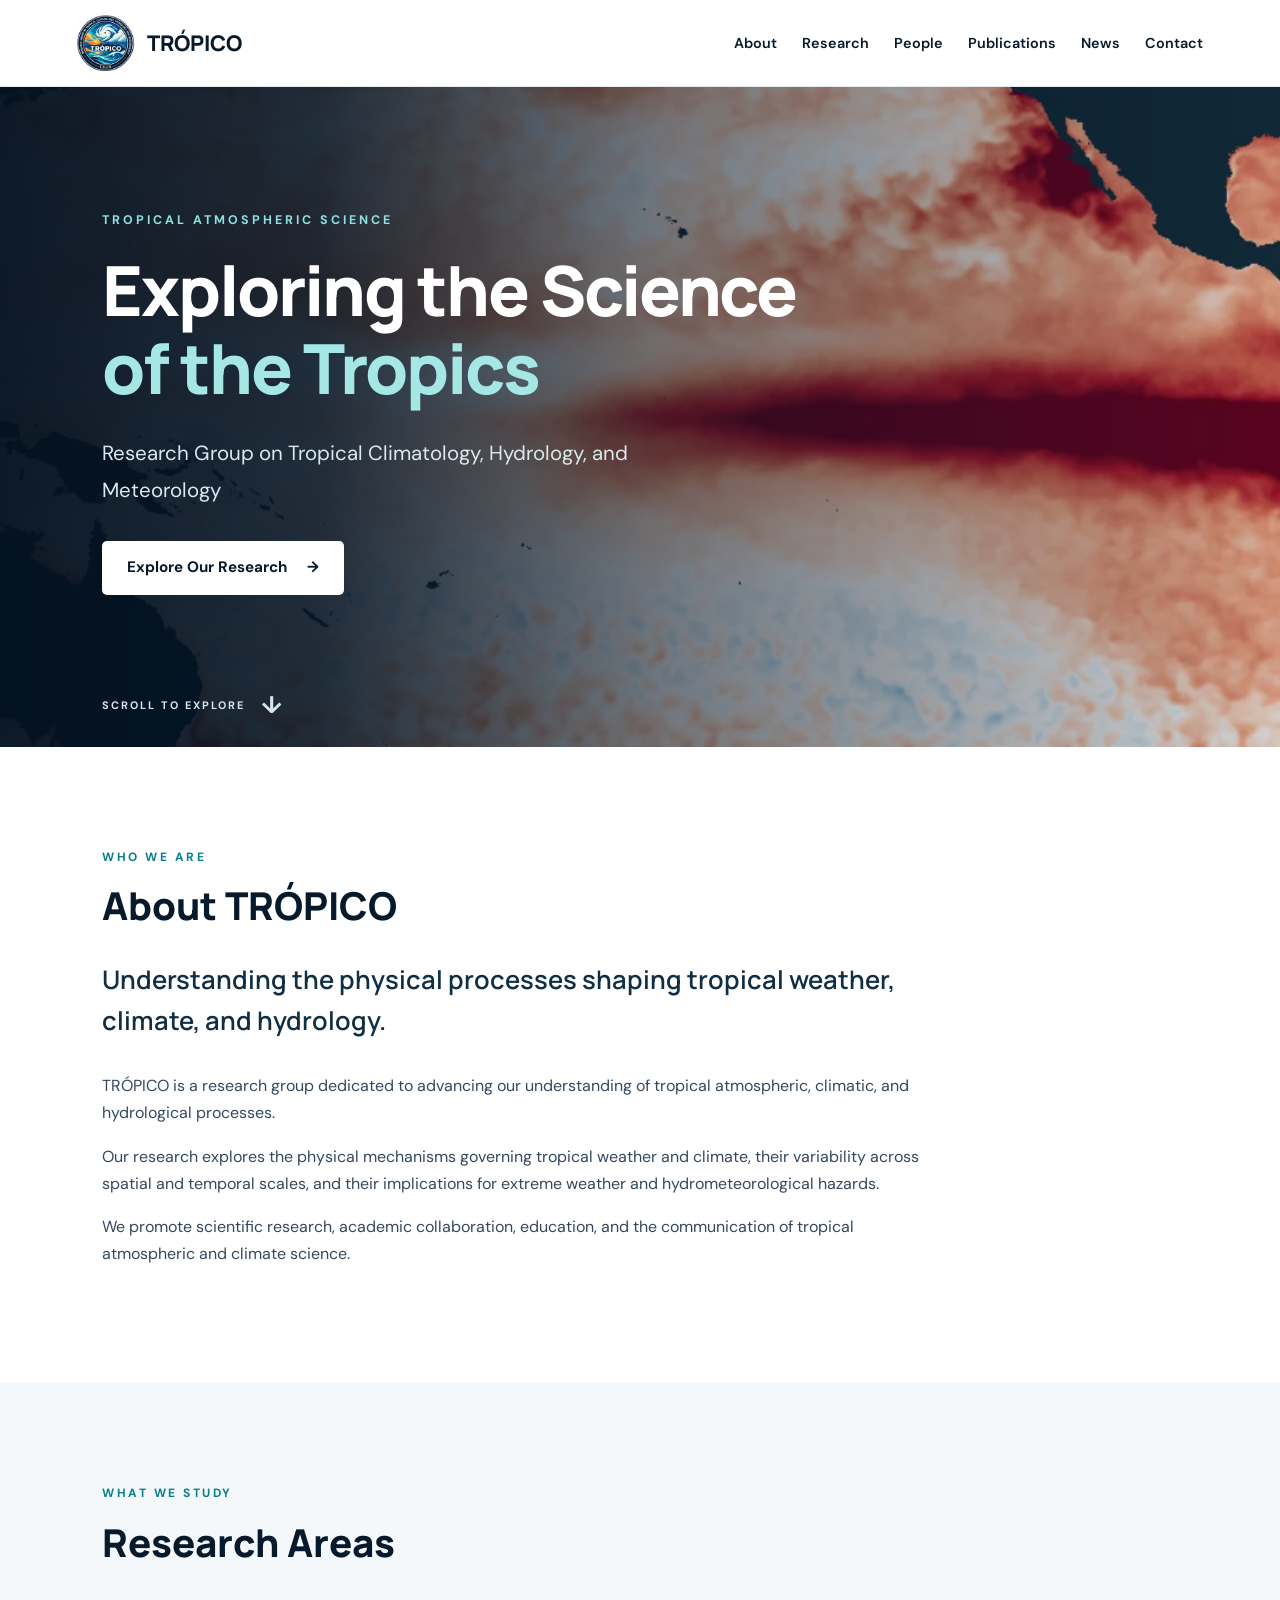
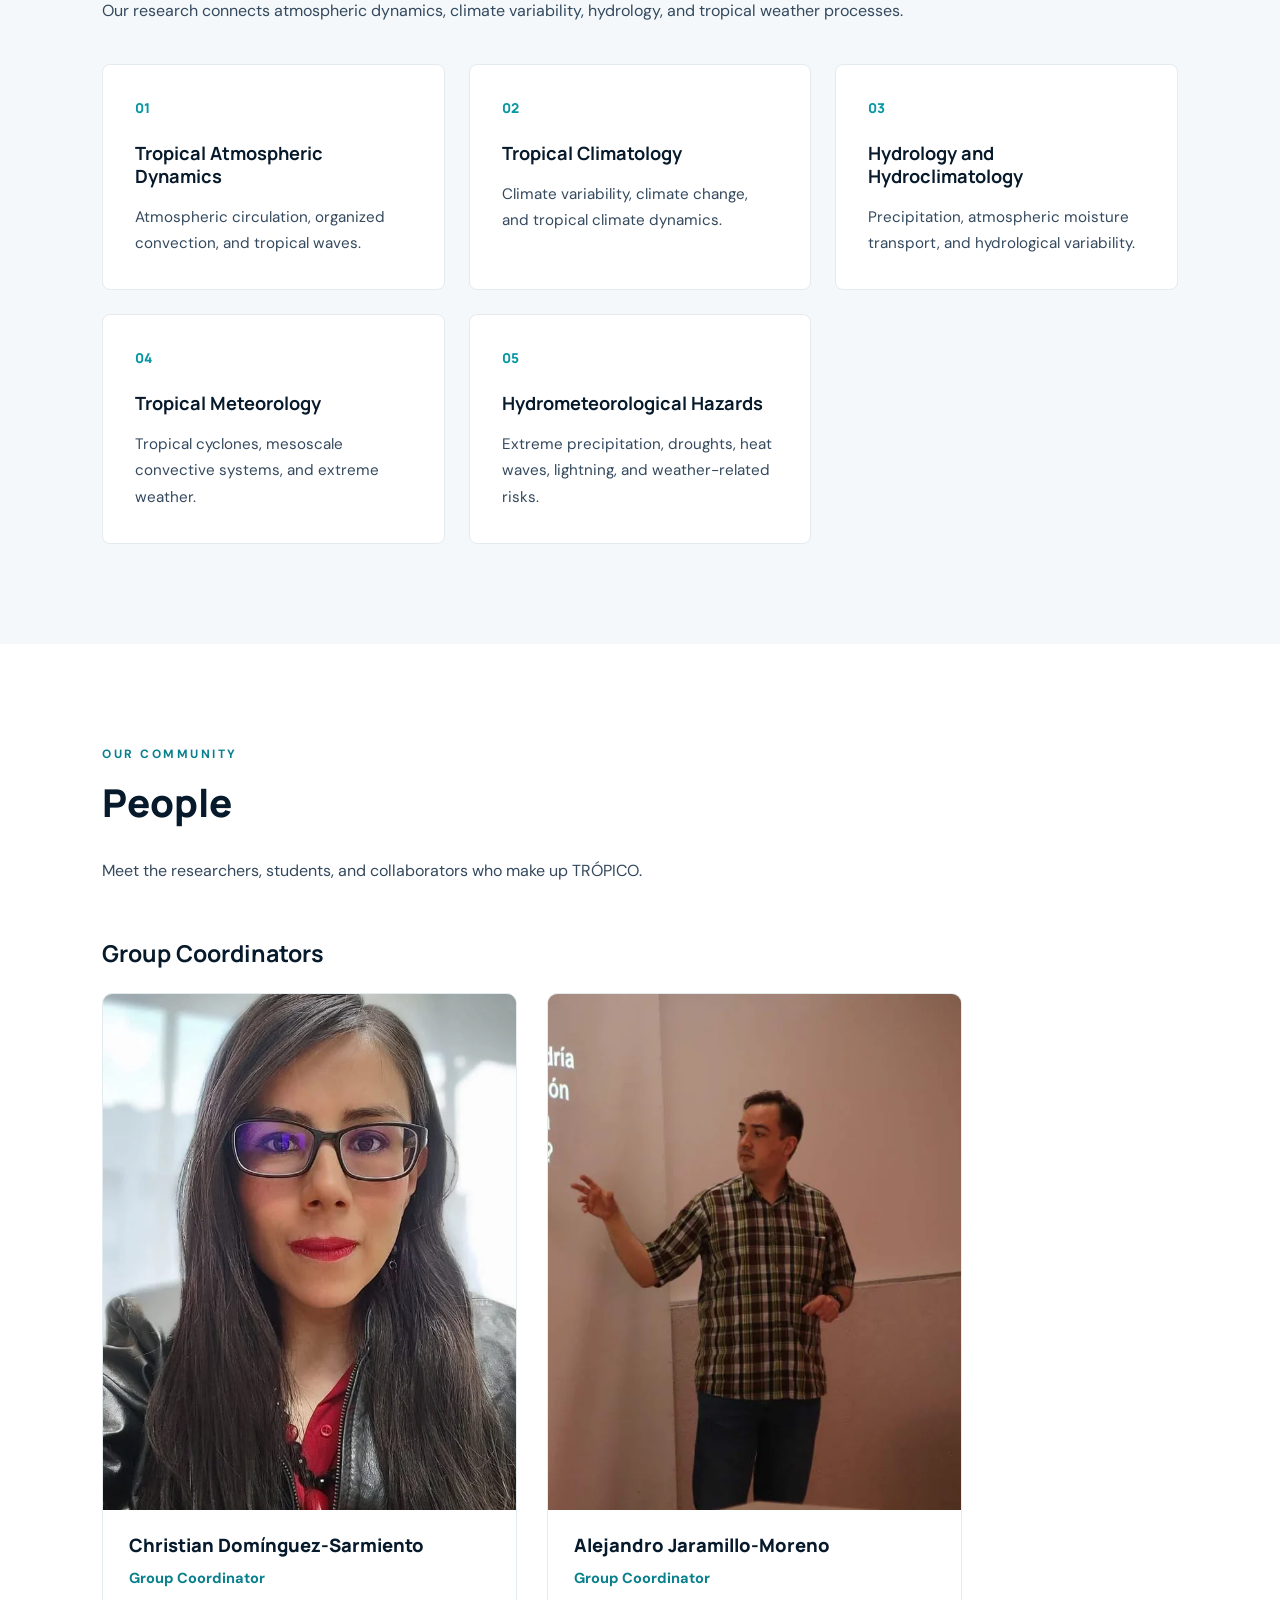
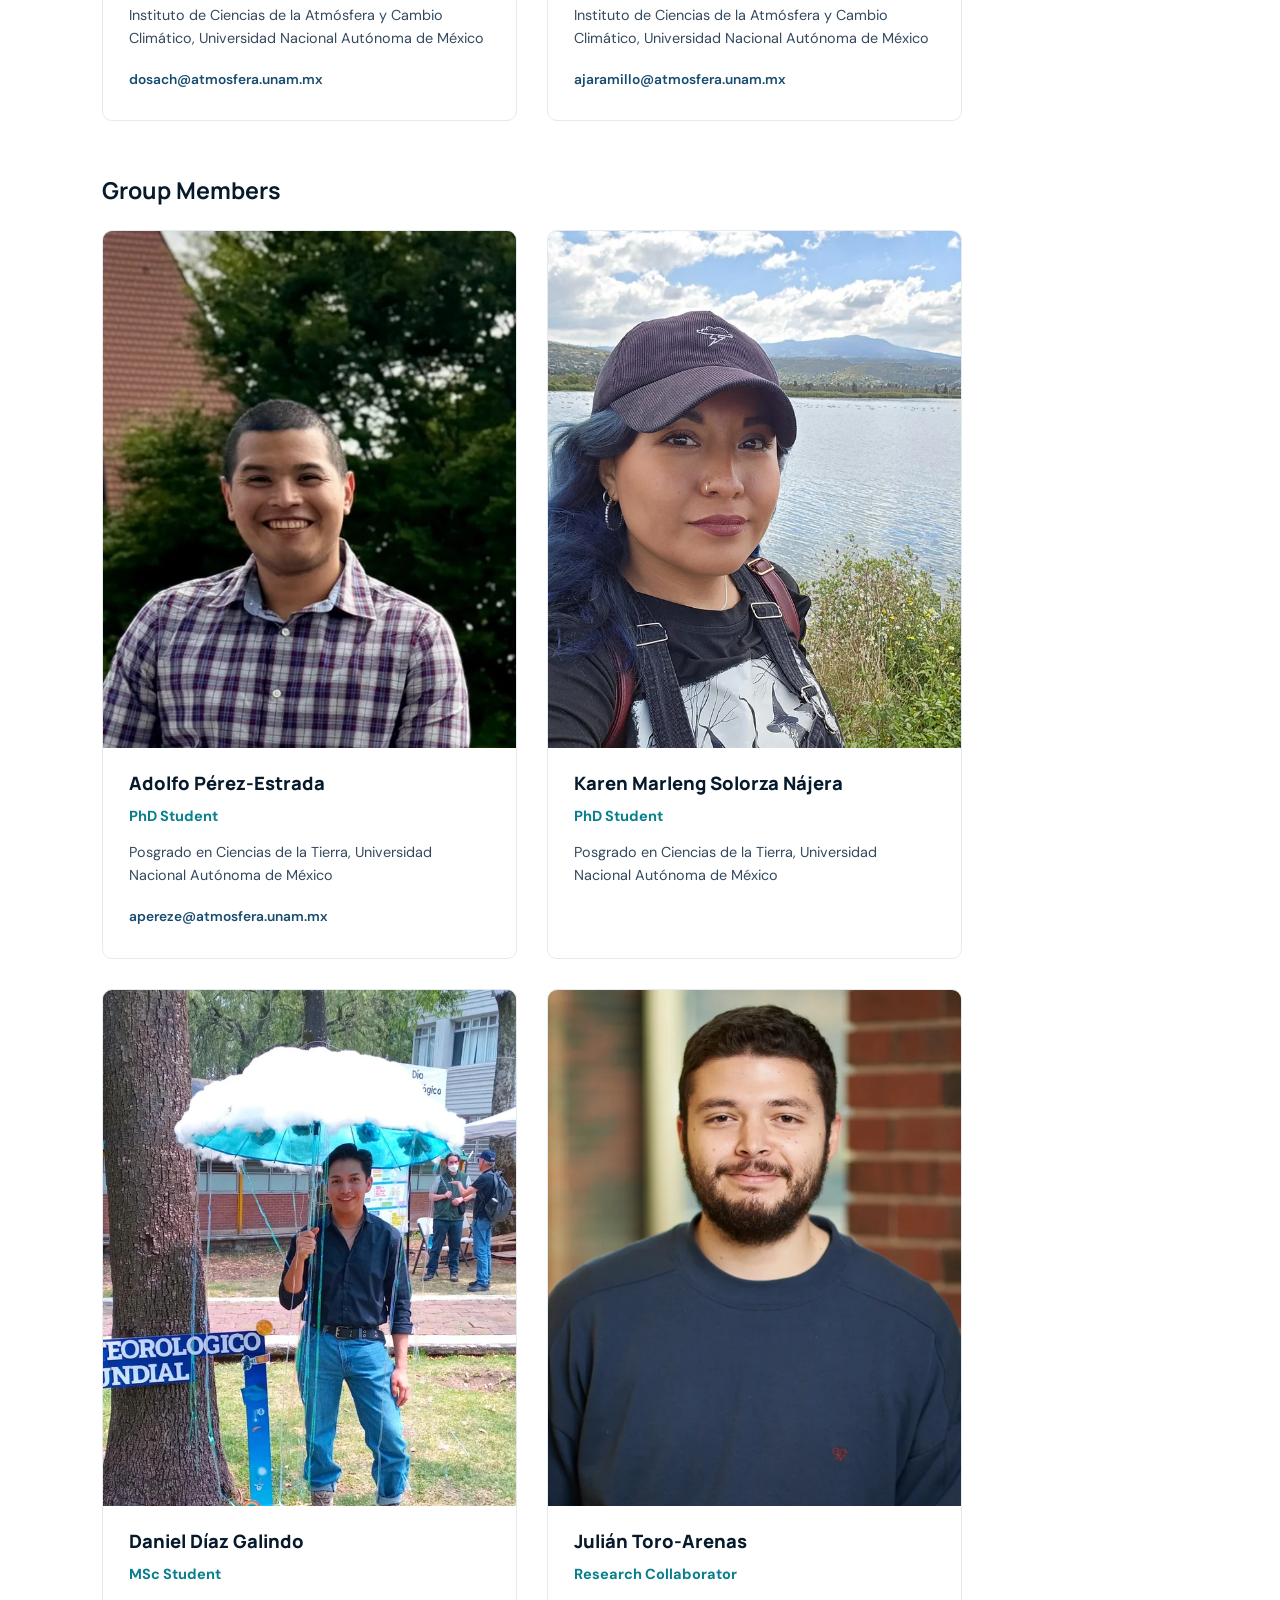
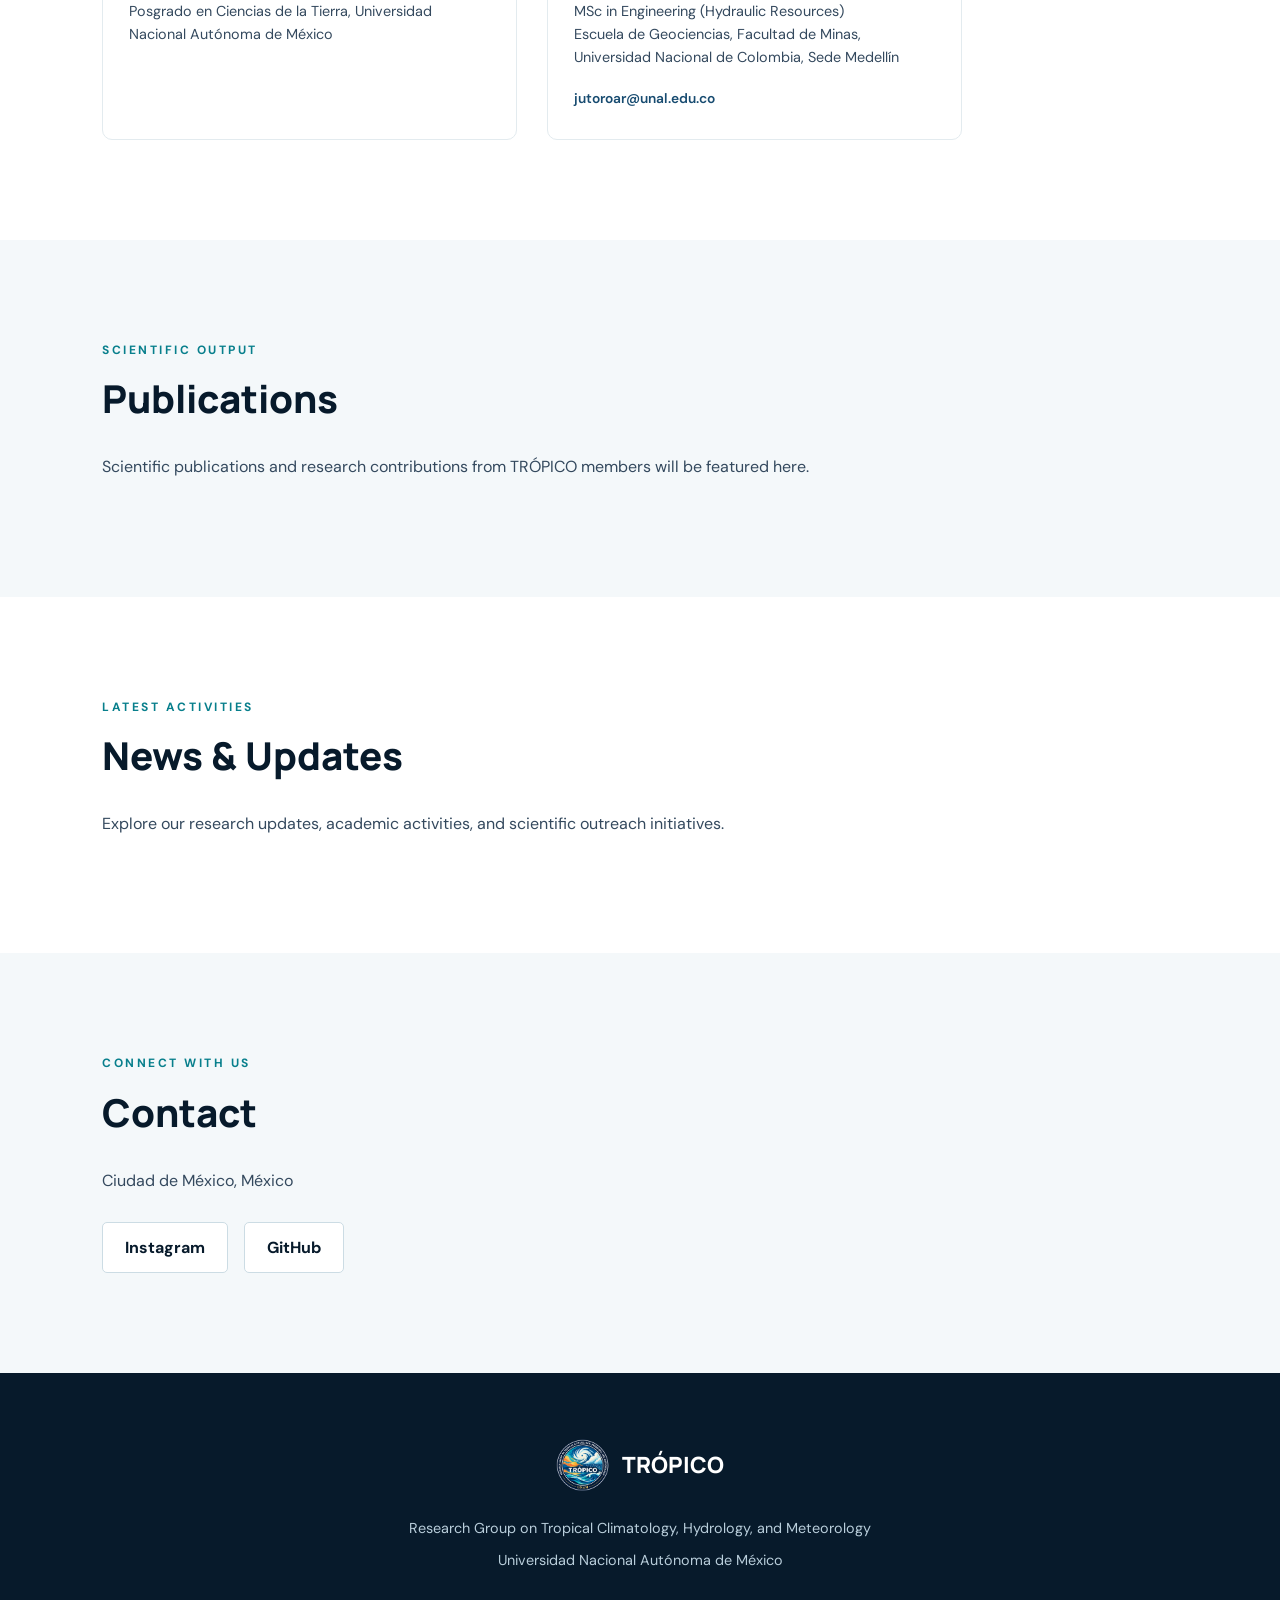
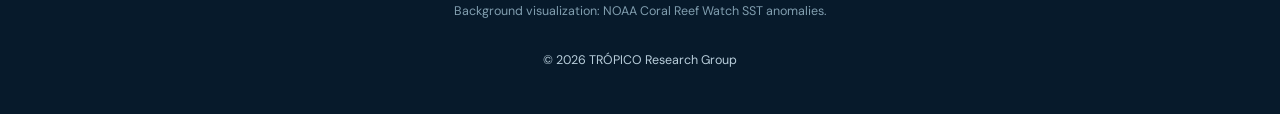
==== index.html @ 216ae99e "Update TRÓPICO website with team profiles and climate animation" ====
<!DOCTYPE html>
<html lang="en">

<head>
  <meta charset="UTF-8">
  <meta name="viewport" content="width=device-width, initial-scale=1.0">

  <meta name="description"
        content="TRÓPICO — Research Group on Tropical Climatology, Hydrology, and Meteorology.">

  <meta name="theme-color" content="#071a2b">

  <title>TRÓPICO | Tropical Climate Research</title>

  <link rel="icon"
        type="image/png"
        href="assets/images/tropico_logo.png">

  <link rel="stylesheet" href="assets/css/style.css">
</head>

<body>

  <!-- =====================================
       Header
       ===================================== -->

  <header class="site-header">

    <a class="brand" href="#home">
      <img src="assets/images/tropico_logo.png"
           alt="TRÓPICO logo">
      <span>TRÓPICO</span>
    </a>

    <nav aria-label="Main navigation">
      <a href="#about">About</a>
      <a href="#research">Research</a>
      <a href="#people">People</a>
      <a href="#publications">Publications</a>
      <a href="#news">News</a>
      <a href="#contact">Contact</a>
    </nav>

  </header>


  <main>

    <!-- =====================================
         Hero — Animated Climate Background
         ===================================== -->

    <section class="hero" id="home">

      <video
        class="hero-video"
        autoplay
        muted
        loop
        playsinline
        preload="metadata"
        poster="assets/climate/tropico_sst_poster.webp"
        aria-hidden="true">

        <source
          src="assets/climate/tropico_sst_background.mp4"
          type="video/mp4">

      </video>

      <div class="hero-overlay"></div>

      <div class="hero-content">

        <p class="eyebrow">
          TROPICAL ATMOSPHERIC SCIENCE
        </p>

        <h1>
          Exploring the Science
          <span>of the Tropics</span>
        </h1>

        <p class="hero-description">
          Research Group on Tropical Climatology,
          Hydrology, and Meteorology
        </p>

        <a class="button-primary" href="#research">
          Explore Our Research
          <span aria-hidden="true">→</span>
        </a>

      </div>

      <a class="scroll-indicator"
         href="#about"
         aria-label="Scroll to About section">
        <span>SCROLL TO EXPLORE</span>
        <span class="scroll-arrow" aria-hidden="true">↓</span>
      </a>

    </section>


    <!-- =====================================
         About
         ===================================== -->

    <section class="section" id="about">

      <div class="container">

        <p class="section-label">WHO WE ARE</p>

        <h2>About TRÓPICO</h2>

        <p class="intro-text">
          Understanding the physical processes
          shaping tropical weather, climate,
          and hydrology.
        </p>

        <p>
          TRÓPICO is a research group dedicated to
          advancing our understanding of tropical
          atmospheric, climatic, and hydrological
          processes.
        </p>

        <p>
          Our research explores the physical mechanisms
          governing tropical weather and climate,
          their variability across spatial and temporal
          scales, and their implications for extreme
          weather and hydrometeorological hazards.
        </p>

        <p>
          We promote scientific research, academic
          collaboration, education, and the communication
          of tropical atmospheric and climate science.
        </p>

      </div>

    </section>


    <!-- =====================================
         Research
         ===================================== -->

    <section class="section section-alt" id="research">

      <div class="container">

        <p class="section-label">WHAT WE STUDY</p>

        <h2>Research Areas</h2>

        <p class="section-description">
          Our research connects atmospheric dynamics,
          climate variability, hydrology, and tropical
          weather processes.
        </p>

        <div class="research-grid">

          <article class="research-card">

            <span class="card-number">01</span>

            <h3>Tropical Atmospheric Dynamics</h3>

            <p>
              Atmospheric circulation, organized
              convection, and tropical waves.
            </p>

          </article>


          <article class="research-card">

            <span class="card-number">02</span>

            <h3>Tropical Climatology</h3>

            <p>
              Climate variability, climate change,
              and tropical climate dynamics.
            </p>

          </article>


          <article class="research-card">

            <span class="card-number">03</span>

            <h3>Hydrology and Hydroclimatology</h3>

            <p>
              Precipitation, atmospheric moisture
              transport, and hydrological variability.
            </p>

          </article>


          <article class="research-card">

            <span class="card-number">04</span>

            <h3>Tropical Meteorology</h3>

            <p>
              Tropical cyclones, mesoscale convective
              systems, and extreme weather.
            </p>

          </article>


          <article class="research-card">

            <span class="card-number">05</span>

            <h3>Hydrometeorological Hazards</h3>

            <p>
              Extreme precipitation, droughts,
              heat waves, lightning, and
              weather-related risks.
            </p>

          </article>

        </div>

      </div>

    </section>


    <!-- =====================================
         People
         ===================================== -->

    <section class="section" id="people">

      <div class="container">

        <p class="section-label">OUR COMMUNITY</p>

        <h2>People</h2>

        <p class="section-description">
          Meet the researchers, students, and
          collaborators who make up TRÓPICO.
        </p>


        <!-- Group Coordinators -->

        <h3 class="people-heading">
          Group Coordinators
        </h3>

        <div class="people-grid">

          <!-- Christian -->

          <article class="person-card">

            <img
              src="assets/images/people/christian_dominguez_sarmiento.webp"
              alt="Christian Domínguez-Sarmiento"
              class="person-photo"
              loading="lazy">

            <div class="person-info">

              <h4>Christian Domínguez-Sarmiento</h4>

              <p class="person-role">
                Group Coordinator
              </p>

              <p class="person-affiliation">
                Instituto de Ciencias de la Atmósfera
                y Cambio Climático,
                Universidad Nacional Autónoma de México
              </p>

              <a class="person-email"
                 href="mailto:dosach@atmosfera.unam.mx">
                dosach@atmosfera.unam.mx
              </a>

            </div>

          </article>


          <!-- Alejandro -->

          <article class="person-card">

            <img
              src="assets/images/people/alejandro_jaramillo_moreno.webp"
              alt="Alejandro Jaramillo-Moreno"
              class="person-photo"
              loading="lazy">

            <div class="person-info">

              <h4>Alejandro Jaramillo-Moreno</h4>

              <p class="person-role">
                Group Coordinator
              </p>

              <p class="person-affiliation">
                Instituto de Ciencias de la Atmósfera
                y Cambio Climático,
                Universidad Nacional Autónoma de México
              </p>

              <a class="person-email"
                 href="mailto:ajaramillo@atmosfera.unam.mx">
                ajaramillo@atmosfera.unam.mx
              </a>

            </div>

          </article>

        </div>


        <!-- Group Members -->

        <h3 class="people-heading">
          Group Members
        </h3>

        <div class="people-grid">

          <!-- Adolfo -->

          <article class="person-card">

            <img
              src="assets/images/people/adolfo_perez_estrada.webp"
              alt="Adolfo Pérez-Estrada"
              class="person-photo"
              loading="lazy">

            <div class="person-info">

              <h4>Adolfo Pérez-Estrada</h4>

              <p class="person-role">
                PhD Student
              </p>

              <p class="person-affiliation">
                Posgrado en Ciencias de la Tierra,
                Universidad Nacional Autónoma de México
              </p>

              <a class="person-email"
                 href="mailto:apereze@atmosfera.unam.mx">
                apereze@atmosfera.unam.mx
              </a>

            </div>

          </article>

          <!-- Karen -->

          <article class="person-card">

            <img
              src="assets/images/people/karen_marleng_solorza_najera.webp"
              alt="Karen Marleng Solorza Nájera"
              class="person-photo"
              loading="lazy">

            <div class="person-info">

              <h4>Karen Marleng Solorza Nájera</h4>

              <p class="person-role">PhD Student</p>

              <p class="person-affiliation">
                Posgrado en Ciencias de la Tierra,
                Universidad Nacional Autónoma de México
              </p>

            </div>

          </article>


          <!-- Daniel -->

          <article class="person-card">

            <img
              src="assets/images/people/daniel_diaz_galindo.webp"
              alt="Daniel Díaz Galindo"
              class="person-photo"
              loading="lazy">

            <div class="person-info">

              <h4>Daniel Díaz Galindo</h4>

              <p class="person-role">MSc Student</p>

              <p class="person-affiliation">
                Posgrado en Ciencias de la Tierra,
                Universidad Nacional Autónoma de México
              </p>

            </div>

          </article>


          <!-- Julian -->

          <article class="person-card">

            <img
              src="assets/images/people/julian_toro_arenas.webp"
              alt="Julián Toro-Arenas"
              class="person-photo"
              loading="lazy">

            <div class="person-info">

              <h4>Julián Toro-Arenas</h4>

              <p class="person-role">
                Research Collaborator
              </p>

              <p class="person-affiliation">
                MSc in Engineering (Hydraulic Resources)<br>
                Escuela de Geociencias,
                Facultad de Minas,
                Universidad Nacional de Colombia,
                Sede Medellín
              </p>

              <a class="person-email"
                 href="mailto:jutoroar@unal.edu.co">
                jutoroar@unal.edu.co
              </a>

            </div>

          </article>

        </div>

      </div>

    </section>


    <!-- =====================================
         Publications
         ===================================== -->

    <section class="section section-alt" id="publications">

      <div class="container">

        <p class="section-label">SCIENTIFIC OUTPUT</p>

        <h2>Publications</h2>

        <p>
          Scientific publications and research
          contributions from TRÓPICO members
          will be featured here.
        </p>

      </div>

    </section>


    <!-- =====================================
         News
         ===================================== -->

    <section class="section" id="news">

      <div class="container">

        <p class="section-label">LATEST ACTIVITIES</p>

        <h2>News & Updates</h2>

        <p>
          Explore our research updates,
          academic activities, and scientific
          outreach initiatives.
        </p>

      </div>

    </section>


    <!-- =====================================
         Contact
         ===================================== -->

    <section class="section section-alt" id="contact">

      <div class="container">

        <p class="section-label">CONNECT WITH US</p>

        <h2>Contact</h2>

        <p>
          Ciudad de México, México
        </p>

        <div class="social-links">

          <a href="https://www.instagram.com/tropicoresearch/"
             target="_blank"
             rel="noopener noreferrer">
            Instagram
          </a>

          <a href="https://github.com/tropicoresearch"
             target="_blank"
             rel="noopener noreferrer">
            GitHub
          </a>

        </div>

      </div>

    </section>

  </main>


  <!-- =====================================
       Footer
       ===================================== -->

  <footer class="site-footer">

    <div class="footer-content">

      <div class="footer-brand">

        <img src="assets/images/tropico_logo.png"
             alt="TRÓPICO logo">

        <span>TRÓPICO</span>

      </div>

      <p>
        Research Group on Tropical Climatology,
        Hydrology, and Meteorology
      </p>

      <p>
        Universidad Nacional Autónoma de México
      </p>

      <p class="footer-credit">
        Background visualization:
        NOAA Coral Reef Watch SST anomalies.
      </p>

      <p class="copyright">
        © <span id="year"></span> TRÓPICO Research Group
      </p>

    </div>

  </footer>

  <script src="js/main.js"></script>

</body>
</html>
---- assets/css/style.css ----
@import url('https://fonts.googleapis.com/css2?family=DM+Sans:wght@400;500;600;700&family=Manrope:wght@400;500;600;700;800&display=swap');

/* ==========================================
   TRÓPICO — Official Website
   ========================================== */

:root {
  --navy: #071a2b;
  --navy-light: #102f45;
  --blue: #174b70;
  --teal: #19a8b4;

  --text: #34495e;
  --white: #ffffff;
  --light: #f4f8fa;
  --border: #e3ebef;
}


/* ==========================================
   General
   ========================================== */

* {
  box-sizing: border-box;
}

html {
  scroll-behavior: smooth;
  scroll-padding-top: 100px;
}

body {
  margin: 0;
  background: var(--white);
  color: var(--text);
  font-family: "DM Sans", sans-serif;
  line-height: 1.7;
}

a {
  color: var(--blue);
  text-decoration: none;
}

a:hover {
  color: var(--teal);
}

h1, h2, h3, h4 {
  font-family: "Manrope", sans-serif;
  line-height: 1.25;
}

img {
  max-width: 100%;
}


/* ==========================================
   Header
   ========================================== */

.site-header {
  position: relative;
  z-index: 10;

  display: flex;
  justify-content: space-between;
  align-items: center;

  gap: 30px;
  padding: 14px 6%;

  background: var(--white);
  border-bottom: 1px solid var(--border);
}

.brand {
  display: flex;
  align-items: center;
  gap: 12px;

  color: var(--navy);
  font-family: "Manrope", sans-serif;
  font-size: 1.35rem;
  font-weight: 800;
  white-space: nowrap;
}

.brand:hover {
  color: var(--navy);
}

.brand img {
  width: 58px;
  height: 58px;
  object-fit: contain;
}

.site-header nav {
  display: flex;
  align-items: center;
  flex-wrap: wrap;
  gap: 25px;
}

.site-header nav a {
  color: var(--navy);
  font-size: 0.9rem;
  font-weight: 600;
  transition: color 0.2s;
}

.site-header nav a:hover {
  color: var(--teal);
}


/* ==========================================
   Hero
   ========================================== */

.hero {
  position: relative;

  display: flex;
  align-items: center;

  min-height: 660px;
  overflow: hidden;

  padding: 100px 8% 130px;

  color: white;
  background: var(--navy);
}

.hero-video {
  position: absolute;
  inset: 0;

  width: 100%;
  height: 100%;

  object-fit: cover;
  object-position: center;

  z-index: 0;
  pointer-events: none;
}

.hero-overlay {
  position: absolute;
  inset: 0;

  z-index: 1;

  background: linear-gradient(
    90deg,
    rgba(3, 17, 32, 0.96) 0%,
    rgba(3, 17, 32, 0.88) 25%,
    rgba(3, 17, 32, 0.55) 52%,
    rgba(3, 17, 32, 0.15) 100%
  );

  pointer-events: none;
}

.hero-content {
  position: relative;
  z-index: 2;
  max-width: 800px;
}

.eyebrow {
  margin: 0 0 20px;
  color: #8ce2e1;

  font-size: 0.78rem;
  font-weight: 700;
  letter-spacing: 3px;
}

.hero h1 {
  margin: 0 0 28px;

  color: white;
  font-size: clamp(2.8rem, 5.4vw, 5.3rem);
  font-weight: 800;
  line-height: 1.13;
  letter-spacing: -2px;
}

.hero h1 span {
  display: block;
  color: #a4e7e5;
}

.hero-description {
  max-width: 580px;
  margin-bottom: 32px;

  color: #d9e9ee;
  font-size: clamp(1.05rem, 1.6vw, 1.3rem);
  line-height: 1.8;
}

.button-primary {
  display: inline-flex;
  align-items: center;
  gap: 20px;

  padding: 14px 25px;

  background: white;
  color: var(--navy);

  border-radius: 5px;
  font-size: 0.95rem;
  font-weight: 700;

  transition:
    background 0.2s,
    transform 0.2s;
}

.button-primary:hover {
  background: #dff5f5;
  color: var(--navy);
  transform: translateY(-2px);
}

.scroll-indicator {
  position: absolute;
  bottom: 30px;
  left: 8%;

  z-index: 2;

  display: flex;
  align-items: center;
  gap: 16px;

  color: #d5e8ee;
  font-size: 0.68rem;
  font-weight: 700;
  letter-spacing: 2px;
}

.scroll-indicator:hover {
  color: white;
}

.scroll-arrow {
  font-size: 1.5rem;
  line-height: 1;
}


/* ==========================================
   Sections
   ========================================== */

.section {
  padding: 100px 8%;
}

.section-alt {
  background: var(--light);
}

.container {
  max-width: 1120px;
  margin: 0 auto;
}

.section-label {
  margin: 0 0 15px;

  color: #087f8c;
  font-size: 0.75rem;
  font-weight: 700;
  letter-spacing: 2.5px;
}

.section h2 {
  margin: 0 0 30px;

  color: var(--navy);
  font-size: clamp(2rem, 3vw, 2.8rem);
  font-weight: 800;
}

.section p {
  max-width: 820px;
}

.intro-text {
  margin-bottom: 30px;

  color: var(--navy-light);
  font-family: "Manrope", sans-serif;
  font-size: clamp(1.25rem, 2vw, 1.65rem);
  font-weight: 600;
  line-height: 1.6;
}

.section-description {
  margin-bottom: 40px;
}

.coming-soon {
  color: #758c9e;
  font-style: italic;
}


/* ==========================================
   Research
   ========================================== */

.research-grid {
  display: grid;

  grid-template-columns:
    repeat(3, minmax(0, 1fr));

  gap: 24px;
  margin-top: 40px;
}

.research-card {
  padding: 32px;

  background: white;
  border: 1px solid var(--border);
  border-radius: 8px;

  transition:
    transform 0.25s,
    box-shadow 0.25s,
    border-color 0.25s;
}

.research-card:hover {
  transform: translateY(-5px);
  border-color: #bedfe5;
  box-shadow: 0 12px 30px rgba(7, 26, 43, 0.07);
}

.card-number {
  display: block;
  margin-bottom: 22px;

  color: #0997a4;
  font-family: "Manrope", sans-serif;
  font-size: 0.85rem;
  font-weight: 800;
}

.research-card h3 {
  margin: 0 0 16px;

  color: var(--navy);
  font-size: 1.14rem;
  font-weight: 700;
}

.research-card p {
  margin: 0;
  font-size: 0.95rem;
  line-height: 1.75;
}


/* ==========================================
   People
   ========================================== */

.people-heading {
  margin: 55px 0 25px;

  color: var(--navy);
  font-size: 1.45rem;
  font-weight: 700;
}

.people-grid {
  display: grid;

  grid-template-columns:
    repeat(2, minmax(0, 1fr));

  gap: 30px;
  max-width: 860px;
}

.person-card {
  overflow: hidden;

  background: white;
  border: 1px solid var(--border);
  border-radius: 10px;

  transition:
    transform 0.25s,
    box-shadow 0.25s;
}

.person-card:hover {
  transform: translateY(-4px);

  box-shadow:
    0 12px 28px rgba(7, 26, 43, 0.08);
}

.person-photo {
  display: block;

  width: 100%;
  aspect-ratio: 4 / 5;

  object-fit: cover;
  object-position: center;

  background: #e8eff2;
}

.person-info {
  padding: 24px 26px 28px;
}

.person-info h4 {
  margin: 0 0 10px;

  color: var(--navy);
  font-size: 1.15rem;
  font-weight: 800;
}

.person-role {
  margin: 0 0 12px;

  color: #087f8c;
  font-size: 0.91rem;
  font-weight: 700;
}

.person-affiliation {
  margin: 0 0 15px;

  color: var(--text);
  font-size: 0.9rem;
  line-height: 1.6;
}

.person-email {
  display: inline-block;

  color: var(--blue);
  font-size: 0.86rem;
  font-weight: 600;

  overflow-wrap: anywhere;
}

.person-email:hover {
  color: var(--teal);
  text-decoration: underline;
}


/* ==========================================
   Contact
   ========================================== */

.social-links {
  display: flex;
  flex-wrap: wrap;
  gap: 16px;
  margin-top: 28px;
}

.social-links a {
  display: inline-flex;
  align-items: center;

  padding: 11px 22px;

  background: white;
  color: var(--navy);

  border: 1px solid #ccdce4;
  border-radius: 5px;

  font-weight: 700;
}

.social-links a:hover {
  border-color: var(--teal);
  color: var(--teal);
}


/* ==========================================
   Footer
   ========================================== */

.site-footer {
  padding: 65px 8% 35px;

  background: var(--navy);
  color: #b9cedb;

  text-align: center;
}

.footer-content {
  max-width: 800px;
  margin: 0 auto;
}

.footer-brand {
  display: flex;
  justify-content: center;
  align-items: center;
  gap: 12px;

  margin-bottom: 24px;

  color: white;
  font-family: "Manrope", sans-serif;
  font-size: 1.4rem;
  font-weight: 800;
}

.footer-brand img {
  width: 54px;
  height: 54px;
  object-fit: contain;
}

.site-footer p {
  margin: 8px 0;
  font-size: 0.9rem;
}

.footer-credit {
  margin-top: 28px !important;

  color: #819eaf;
  font-size: 0.78rem !important;
}

.copyright {
  margin-top: 28px !important;
  font-size: 0.78rem !important;
}


/* ==========================================
   Tablet
   ========================================== */

@media (max-width: 950px) {

  .site-header {
    flex-direction: column;
    gap: 12px;
  }

  .site-header nav {
    justify-content: center;
    gap: 12px 22px;
  }

  .hero {
    min-height: 600px;
  }

  .research-grid {
    grid-template-columns:
      repeat(2, minmax(0, 1fr));
  }

}


/* ==========================================
   Mobile
   ========================================== */

@media (max-width: 600px) {

  .site-header {
    padding: 15px 5%;
  }

  .brand img {
    width: 48px;
    height: 48px;
  }

  .site-header nav {
    gap: 10px 15px;
  }

  .site-header nav a {
    font-size: 0.8rem;
  }

  .hero {
    min-height: 610px;
    padding: 85px 7% 110px;
  }

  .hero-overlay {
    background: linear-gradient(
      90deg,
      rgba(3, 17, 32, 0.94),
      rgba(3, 17, 32, 0.65)
    );
  }

  .hero h1 {
    font-size: clamp(2.4rem, 9vw, 3.5rem);
    letter-spacing: -1px;
  }

  .hero-description {
    font-size: 1.05rem;
  }

  .scroll-indicator {
    left: 7%;
  }

  .section {
    padding: 70px 7%;
  }

  .research-grid,
  .people-grid {
    grid-template-columns: 1fr;
  }

  .research-card {
    padding: 28px;
  }

  .person-info {
    padding: 24px;
  }

}


/* ==========================================
   Reduced Motion
   ========================================== */

@media (prefers-reduced-motion: reduce) {

  html {
    scroll-behavior: auto;
  }

  .hero-video {
    display: none;
  }

  .hero {
    background:
      linear-gradient(
        rgba(7, 26, 43, 0.45),
        rgba(7, 26, 43, 0.45)
      ),
      url("../climate/tropico_sst_poster.webp")
      center / cover no-repeat,
      var(--navy);
  }

  .button-primary,
  .research-card,
  .person-card {
    transition: none;
  }

}
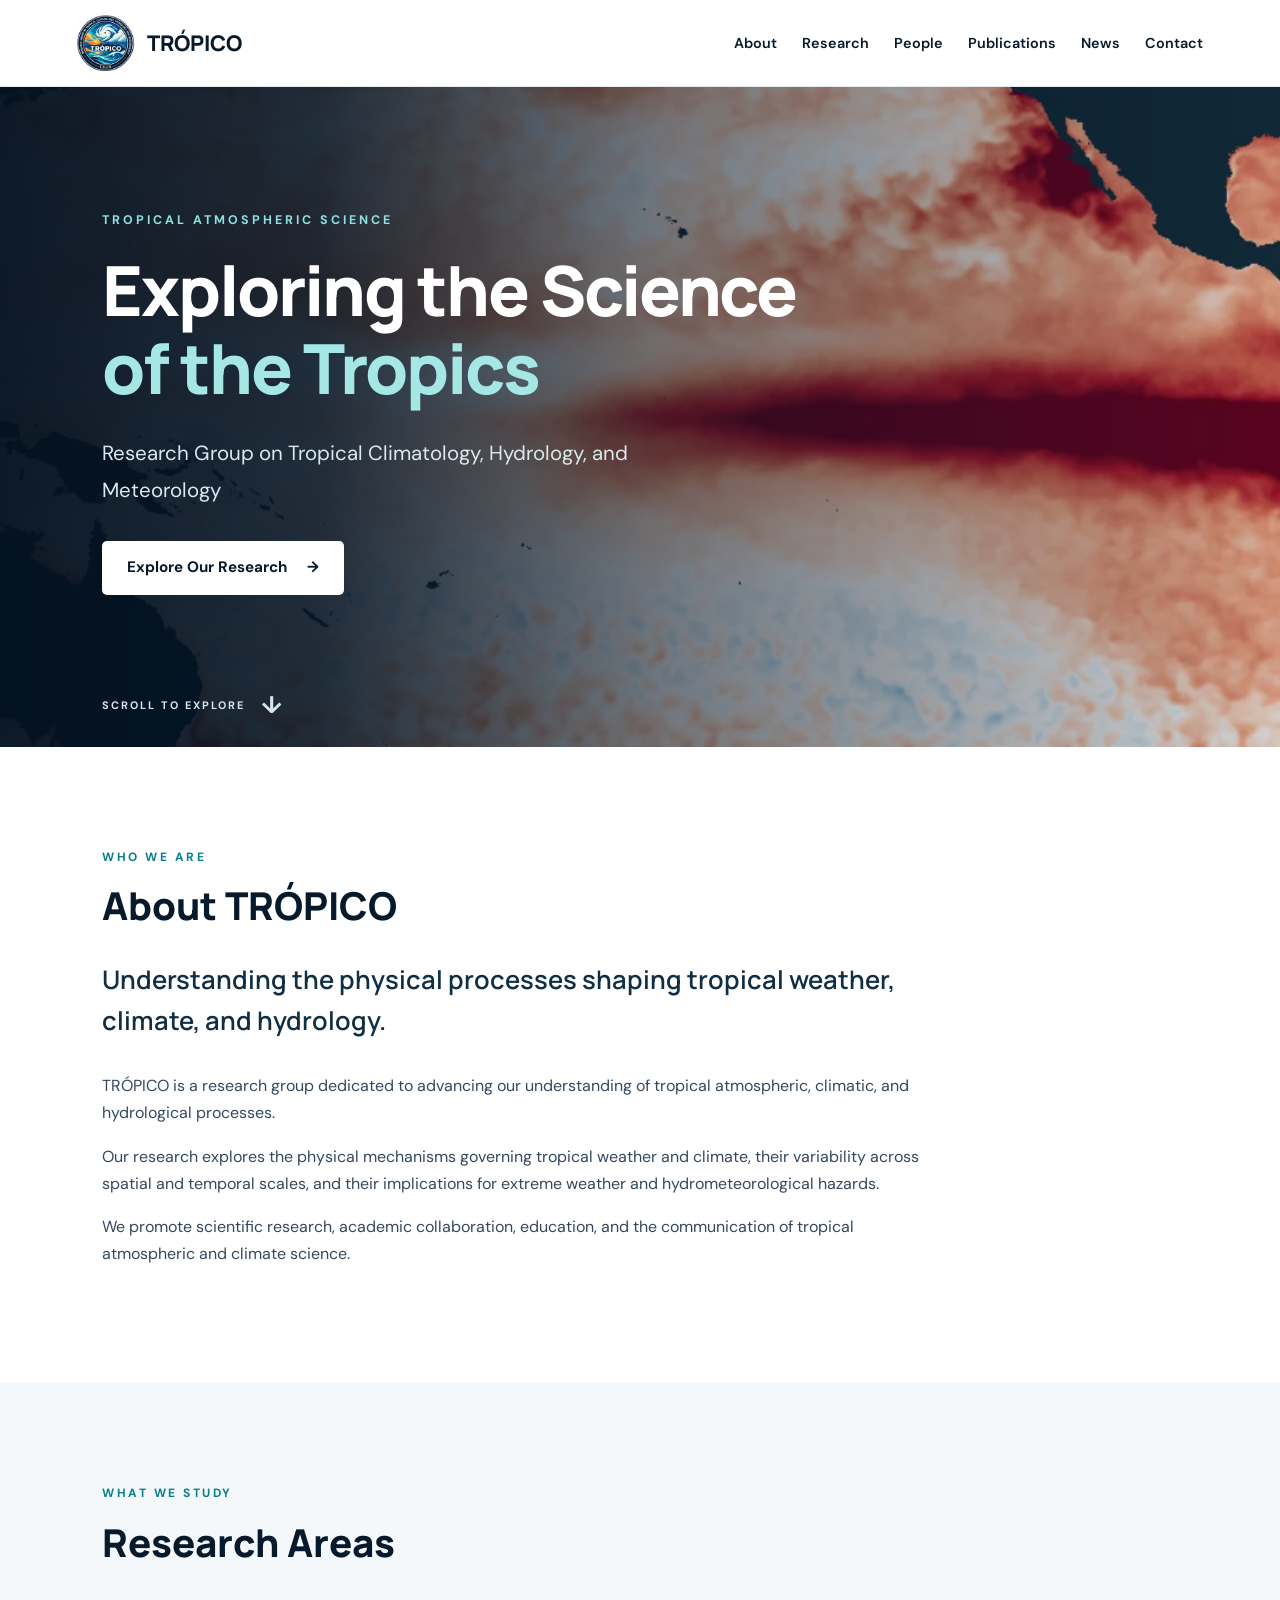
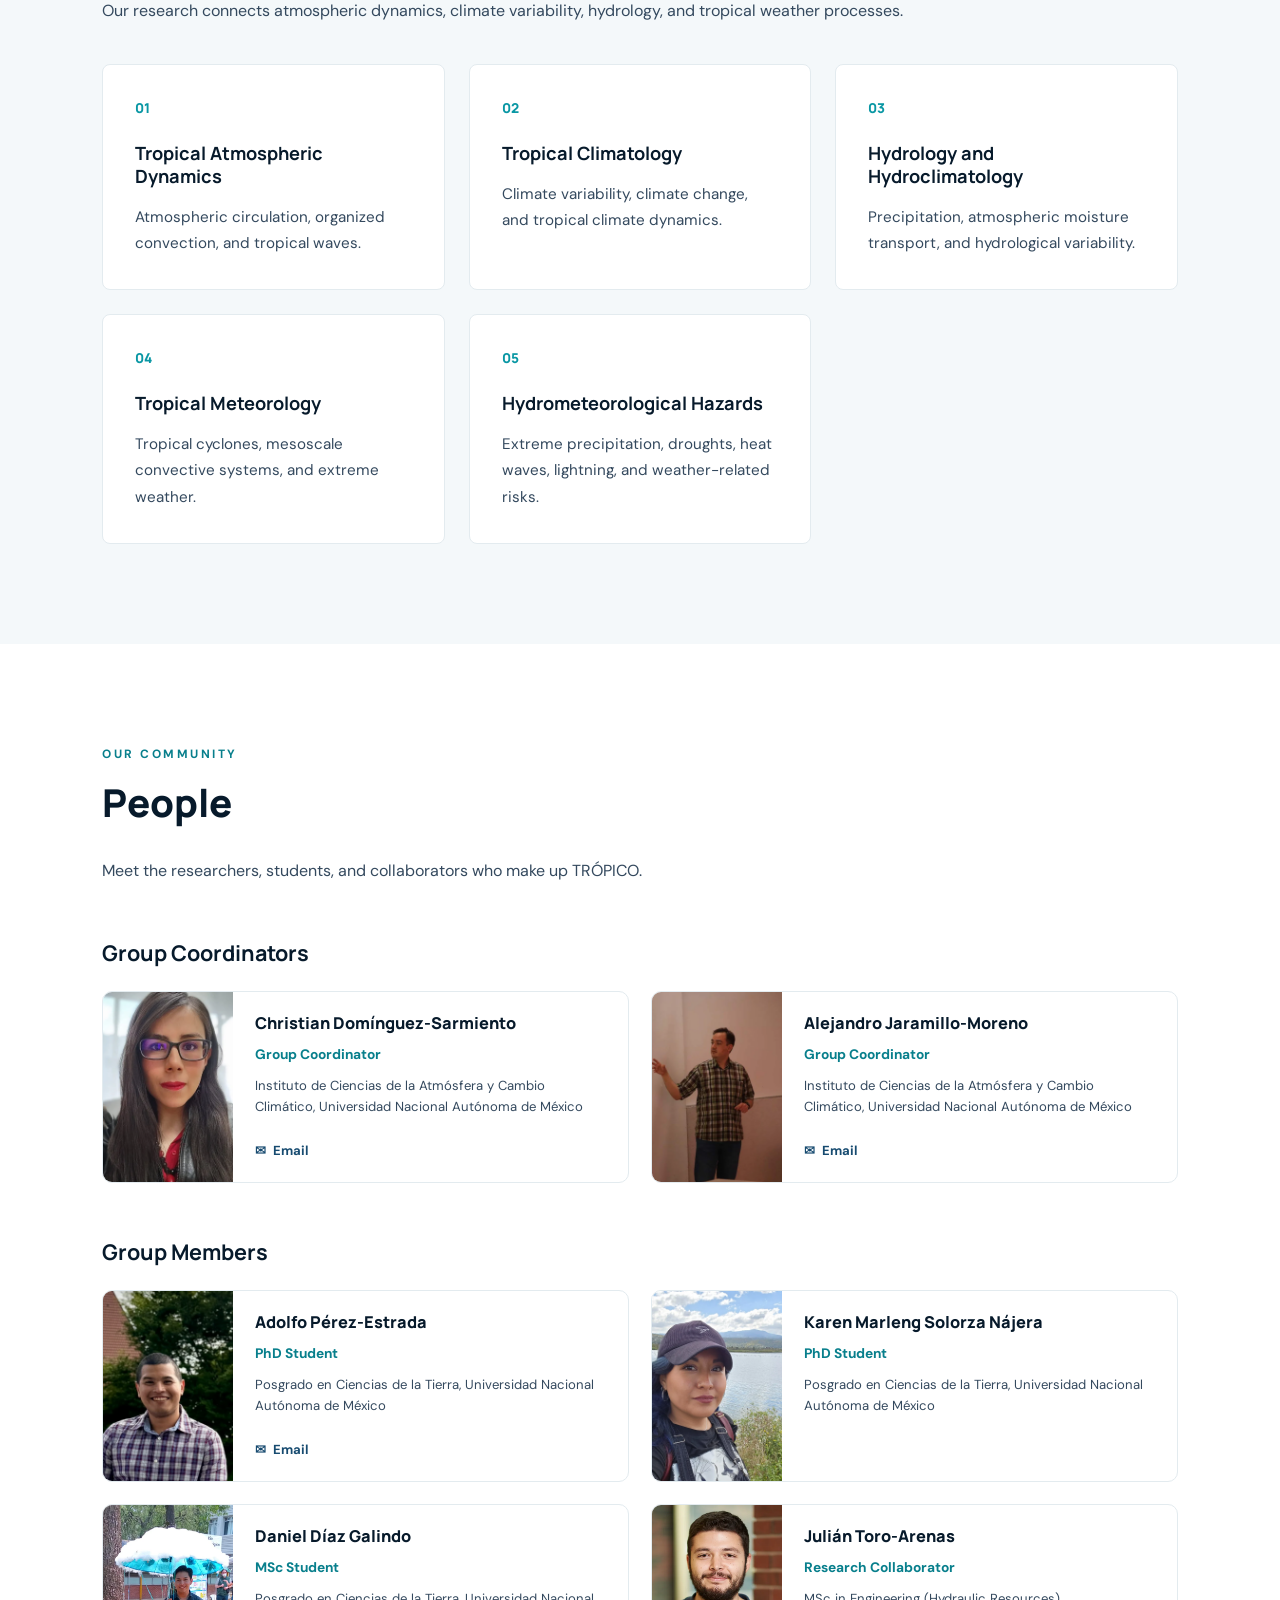
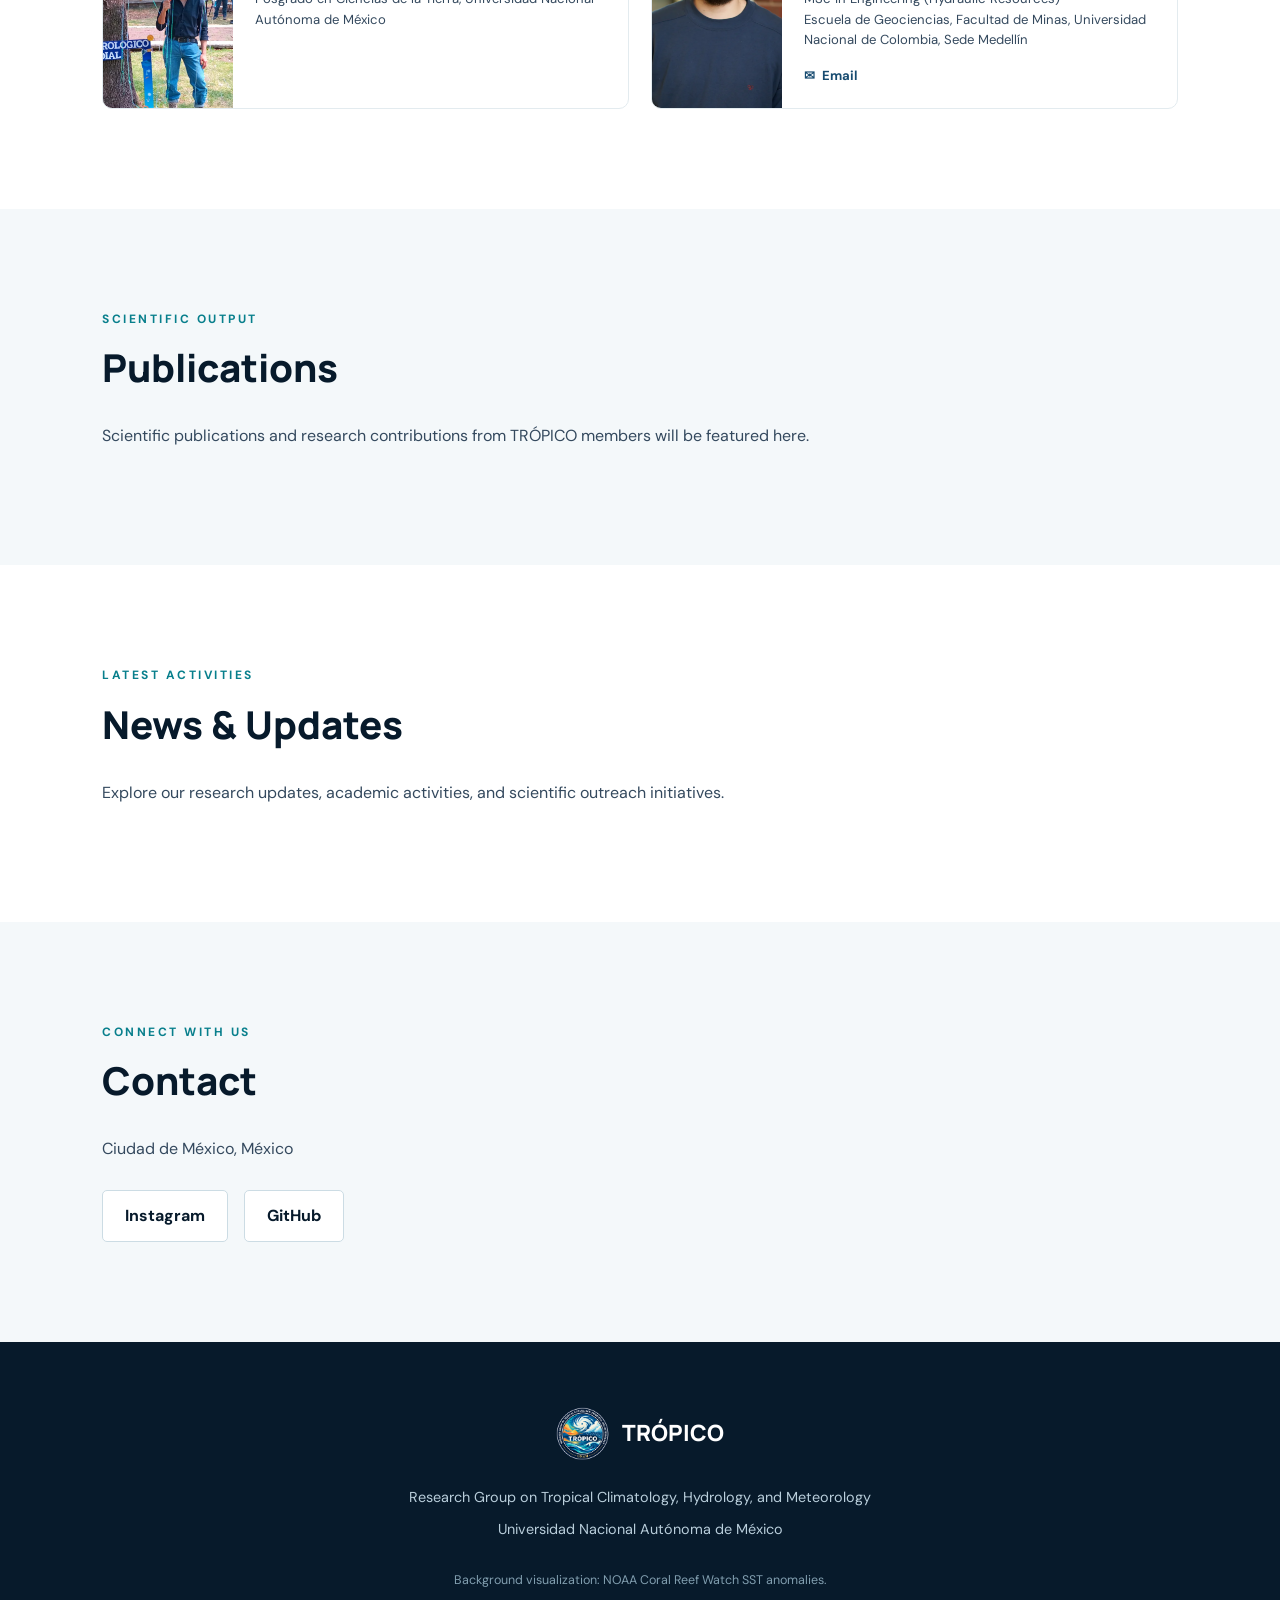
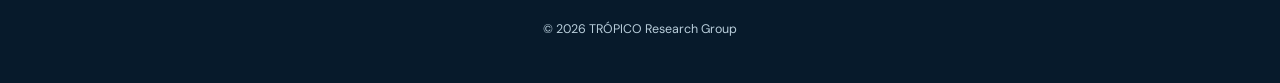
==== commit ab816d2a: "Update TRÓPICO website with team profiles and climate animation" ====
--- a/index.html
+++ b/index.html
@@ -170,7 +170,6 @@
         <div class="research-grid">
 
           <article class="research-card">
-
             <span class="card-number">01</span>
 
             <h3>Tropical Atmospheric Dynamics</h3>
@@ -179,12 +178,9 @@
               Atmospheric circulation, organized
               convection, and tropical waves.
             </p>
-
-          </article>
-
+          </article>
 
           <article class="research-card">
-
             <span class="card-number">02</span>
 
             <h3>Tropical Climatology</h3>
@@ -193,12 +189,9 @@
               Climate variability, climate change,
               and tropical climate dynamics.
             </p>
-
-          </article>
-
+          </article>
 
           <article class="research-card">
-
             <span class="card-number">03</span>
 
             <h3>Hydrology and Hydroclimatology</h3>
@@ -207,12 +200,9 @@
               Precipitation, atmospheric moisture
               transport, and hydrological variability.
             </p>
-
-          </article>
-
+          </article>
 
           <article class="research-card">
-
             <span class="card-number">04</span>
 
             <h3>Tropical Meteorology</h3>
@@ -221,12 +211,9 @@
               Tropical cyclones, mesoscale convective
               systems, and extreme weather.
             </p>
-
-          </article>
-
+          </article>
 
           <article class="research-card">
-
             <span class="card-number">05</span>
 
             <h3>Hydrometeorological Hazards</h3>
@@ -236,7 +223,6 @@
               heat waves, lightning, and
               weather-related risks.
             </p>
-
           </article>
 
         </div>
@@ -247,7 +233,7 @@
 
 
     <!-- =====================================
-         People
+         People — Horizontal Cards
          ===================================== -->
 
     <section class="section" id="people">
@@ -259,8 +245,8 @@
         <h2>People</h2>
 
         <p class="section-description">
-          Meet the researchers, students, and
-          collaborators who make up TRÓPICO.
+          Meet the researchers, students, and collaborators
+          who make up TRÓPICO.
         </p>
 
 
@@ -277,9 +263,9 @@
           <article class="person-card">
 
             <img
+              class="person-photo"
               src="assets/images/people/christian_dominguez_sarmiento.webp"
               alt="Christian Domínguez-Sarmiento"
-              class="person-photo"
               loading="lazy">
 
             <div class="person-info">
@@ -298,7 +284,8 @@
 
               <a class="person-email"
                  href="mailto:dosach@atmosfera.unam.mx">
-                dosach@atmosfera.unam.mx
+                <span aria-hidden="true">✉</span>
+                Email
               </a>
 
             </div>
@@ -311,9 +298,9 @@
           <article class="person-card">
 
             <img
+              class="person-photo"
               src="assets/images/people/alejandro_jaramillo_moreno.webp"
               alt="Alejandro Jaramillo-Moreno"
-              class="person-photo"
               loading="lazy">
 
             <div class="person-info">
@@ -332,7 +319,8 @@
 
               <a class="person-email"
                  href="mailto:ajaramillo@atmosfera.unam.mx">
-                ajaramillo@atmosfera.unam.mx
+                <span aria-hidden="true">✉</span>
+                Email
               </a>
 
             </div>
@@ -355,9 +343,9 @@
           <article class="person-card">
 
             <img
+              class="person-photo"
               src="assets/images/people/adolfo_perez_estrada.webp"
               alt="Adolfo Pérez-Estrada"
-              class="person-photo"
               loading="lazy">
 
             <div class="person-info">
@@ -375,28 +363,32 @@
 
               <a class="person-email"
                  href="mailto:apereze@atmosfera.unam.mx">
-                apereze@atmosfera.unam.mx
+                <span aria-hidden="true">✉</span>
+                Email
               </a>
 
             </div>
 
           </article>
 
+
           <!-- Karen -->
 
           <article class="person-card">
 
             <img
+              class="person-photo"
               src="assets/images/people/karen_marleng_solorza_najera.webp"
               alt="Karen Marleng Solorza Nájera"
-              class="person-photo"
               loading="lazy">
 
             <div class="person-info">
 
               <h4>Karen Marleng Solorza Nájera</h4>
 
-              <p class="person-role">PhD Student</p>
+              <p class="person-role">
+                PhD Student
+              </p>
 
               <p class="person-affiliation">
                 Posgrado en Ciencias de la Tierra,
@@ -413,16 +405,18 @@
           <article class="person-card">
 
             <img
+              class="person-photo"
               src="assets/images/people/daniel_diaz_galindo.webp"
               alt="Daniel Díaz Galindo"
-              class="person-photo"
               loading="lazy">
 
             <div class="person-info">
 
               <h4>Daniel Díaz Galindo</h4>
 
-              <p class="person-role">MSc Student</p>
+              <p class="person-role">
+                MSc Student
+              </p>
 
               <p class="person-affiliation">
                 Posgrado en Ciencias de la Tierra,
@@ -439,9 +433,9 @@
           <article class="person-card">
 
             <img
+              class="person-photo"
               src="assets/images/people/julian_toro_arenas.webp"
               alt="Julián Toro-Arenas"
-              class="person-photo"
               loading="lazy">
 
             <div class="person-info">
@@ -462,7 +456,8 @@
 
               <a class="person-email"
                  href="mailto:jutoroar@unal.edu.co">
-                jutoroar@unal.edu.co
+                <span aria-hidden="true">✉</span>
+                Email
               </a>
 
             </div>
--- a/assets/css/style.css
+++ b/assets/css/style.css
@@ -119,7 +119,7 @@
 
 
 /* ==========================================
-   Hero
+   Hero — Animated Climate Background
    ========================================== */
 
 .hero {
@@ -376,16 +376,18 @@
 
 
 /* ==========================================
-   People
+   People — Horizontal Cards
    ========================================== */
 
 .people-heading {
   margin: 55px 0 25px;
 
   color: var(--navy);
-  font-size: 1.45rem;
-  font-weight: 700;
-}
+  font-size: 1.35rem;
+  font-weight: 700;
+}
+
+/* Two-column layout */
 
 .people-grid {
   display: grid;
@@ -393,11 +395,18 @@
   grid-template-columns:
     repeat(2, minmax(0, 1fr));
 
-  gap: 30px;
-  max-width: 860px;
-}
+  gap: 22px;
+  max-width: 1120px;
+}
+
+/* Horizontal member card */
 
 .person-card {
+  display: grid;
+
+  grid-template-columns:
+    130px minmax(0, 1fr);
+
   overflow: hidden;
 
   background: white;
@@ -405,22 +414,28 @@
   border-radius: 10px;
 
   transition:
-    transform 0.25s,
-    box-shadow 0.25s;
+    transform 0.25s ease,
+    box-shadow 0.25s ease,
+    border-color 0.25s ease;
 }
 
 .person-card:hover {
-  transform: translateY(-4px);
+  transform: translateY(-3px);
+
+  border-color: #bedfe5;
 
   box-shadow:
-    0 12px 28px rgba(7, 26, 43, 0.08);
-}
+    0 10px 25px rgba(7, 26, 43, 0.08);
+}
+
+/* Member photograph */
 
 .person-photo {
   display: block;
 
   width: 100%;
-  aspect-ratio: 4 / 5;
+  height: 100%;
+  min-height: 190px;
 
   object-fit: cover;
   object-position: center;
@@ -428,23 +443,31 @@
   background: #e8eff2;
 }
 
+/* Member information */
+
 .person-info {
-  padding: 24px 26px 28px;
+  display: flex;
+  flex-direction: column;
+  align-items: flex-start;
+
+  min-width: 0;
+  padding: 20px 22px;
 }
 
 .person-info h4 {
+  margin: 0 0 8px;
+
+  color: var(--navy);
+  font-size: 1.02rem;
+  font-weight: 800;
+  line-height: 1.4;
+}
+
+.person-role {
   margin: 0 0 10px;
 
-  color: var(--navy);
-  font-size: 1.15rem;
-  font-weight: 800;
-}
-
-.person-role {
-  margin: 0 0 12px;
-
   color: #087f8c;
-  font-size: 0.91rem;
+  font-size: 0.86rem;
   font-weight: 700;
 }
 
@@ -452,16 +475,22 @@
   margin: 0 0 15px;
 
   color: var(--text);
-  font-size: 0.9rem;
-  line-height: 1.6;
-}
+  font-size: 0.82rem;
+  line-height: 1.55;
+}
+
+/* Email link */
 
 .person-email {
-  display: inline-block;
+  display: inline-flex;
+  align-items: center;
+  gap: 7px;
+
+  margin-top: auto;
 
   color: var(--blue);
-  font-size: 0.86rem;
-  font-weight: 600;
+  font-size: 0.82rem;
+  font-weight: 700;
 
   overflow-wrap: anywhere;
 }
@@ -583,6 +612,16 @@
   .research-grid {
     grid-template-columns:
       repeat(2, minmax(0, 1fr));
+  }
+
+  .people-grid {
+    grid-template-columns: 1fr;
+    max-width: 650px;
+  }
+
+  .person-card {
+    grid-template-columns:
+      135px minmax(0, 1fr);
   }
 
 }
@@ -650,8 +689,43 @@
     padding: 28px;
   }
 
+  /* Compact horizontal member cards */
+
+  .people-heading {
+    margin-top: 40px;
+  }
+
+  .people-grid {
+    gap: 16px;
+  }
+
+  .person-card {
+    grid-template-columns:
+      110px minmax(0, 1fr);
+  }
+
+  .person-photo {
+    min-height: 170px;
+  }
+
   .person-info {
-    padding: 24px;
+    padding: 16px;
+  }
+
+  .person-info h4 {
+    font-size: 0.95rem;
+  }
+
+  .person-role {
+    font-size: 0.82rem;
+  }
+
+  .person-affiliation {
+    font-size: 0.78rem;
+  }
+
+  .person-email {
+    font-size: 0.78rem;
   }
 
 }
@@ -688,4 +762,8 @@
     transition: none;
   }
 
-}
+  .person-card:hover {
+    transform: none;
+  }
+
+}
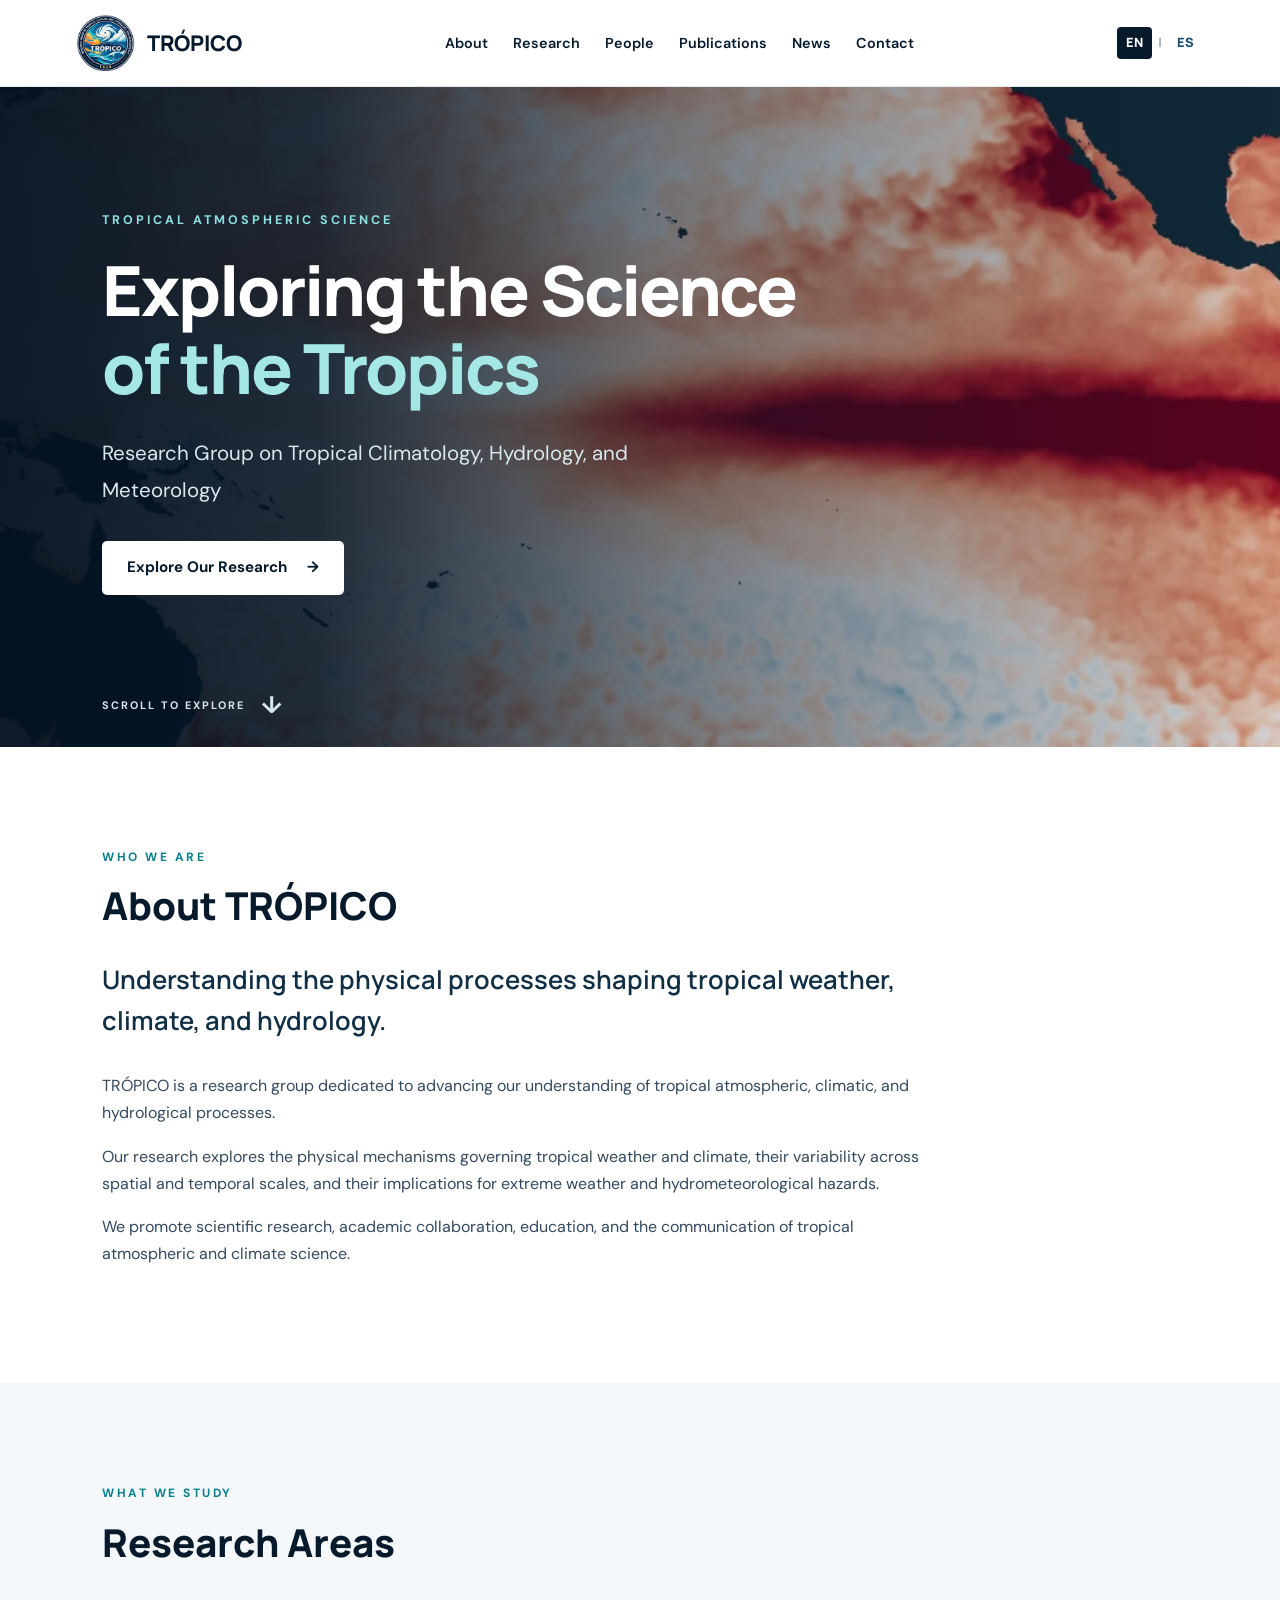
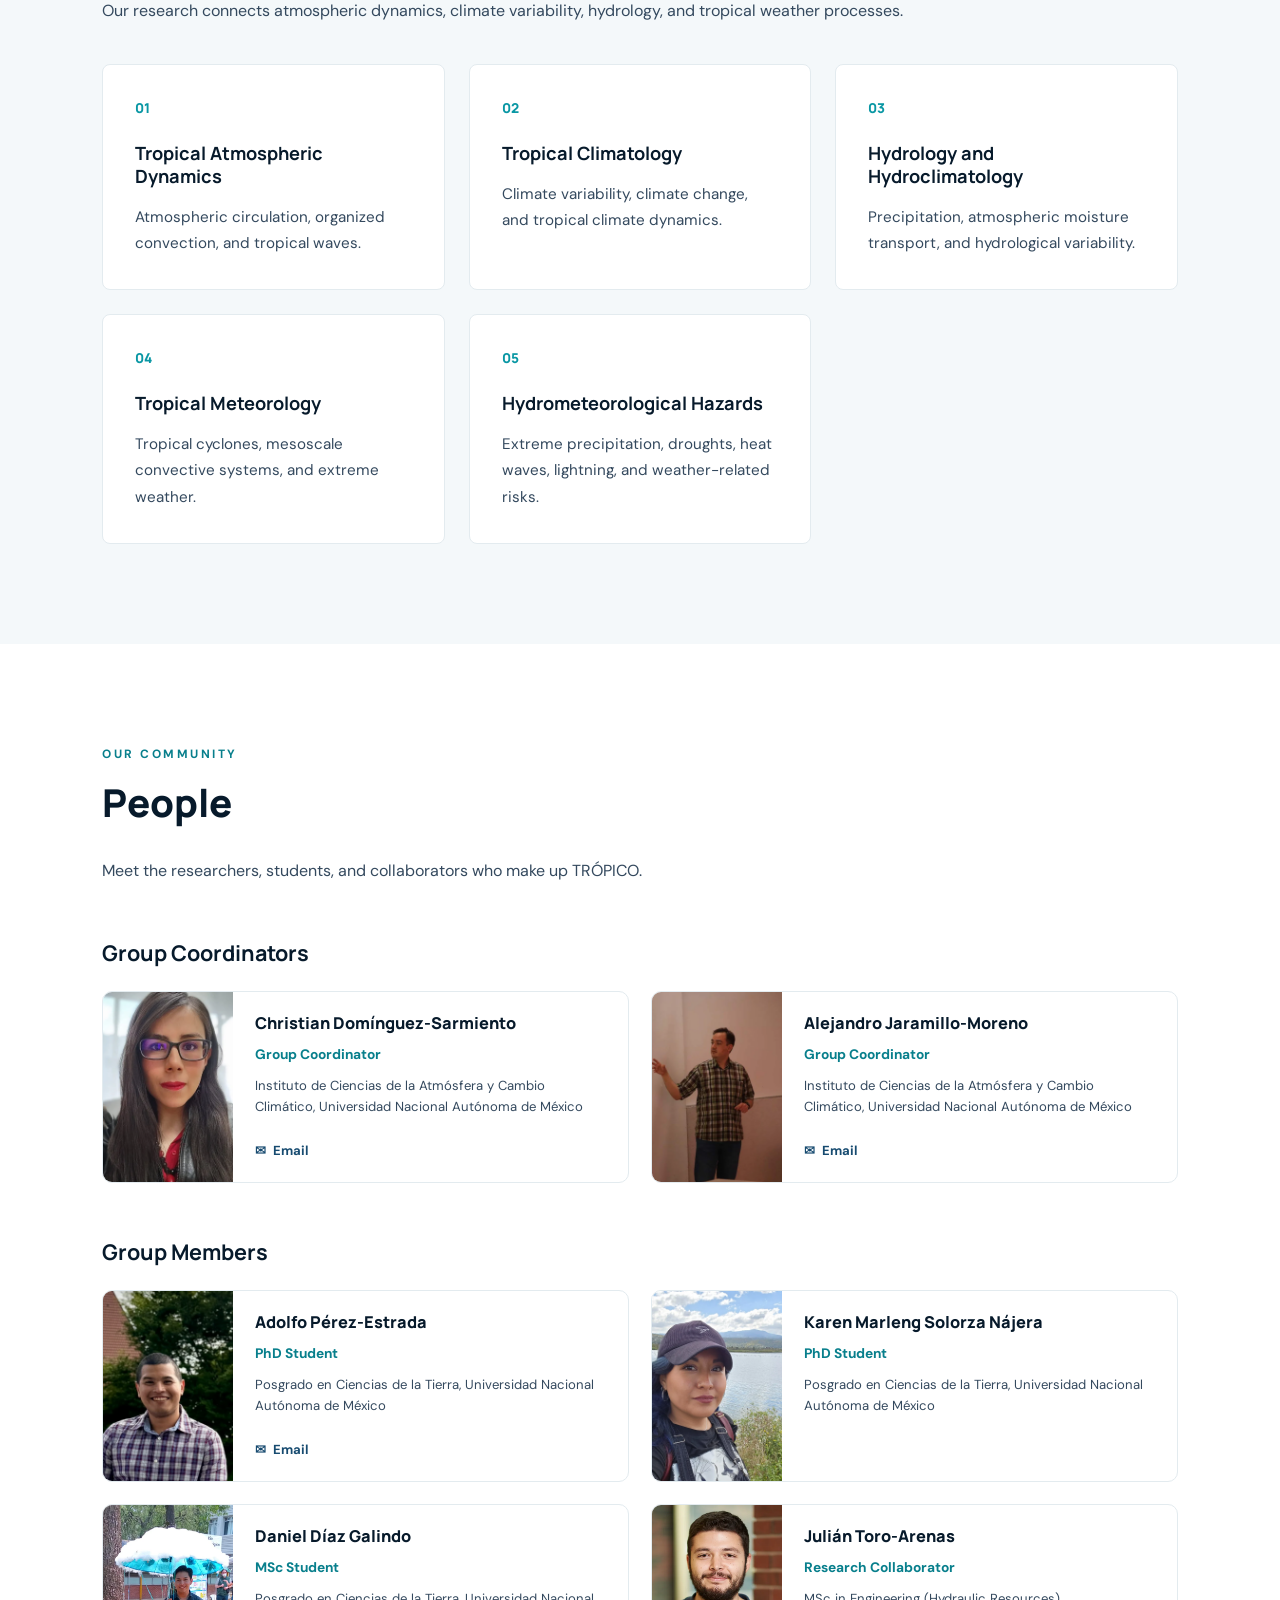
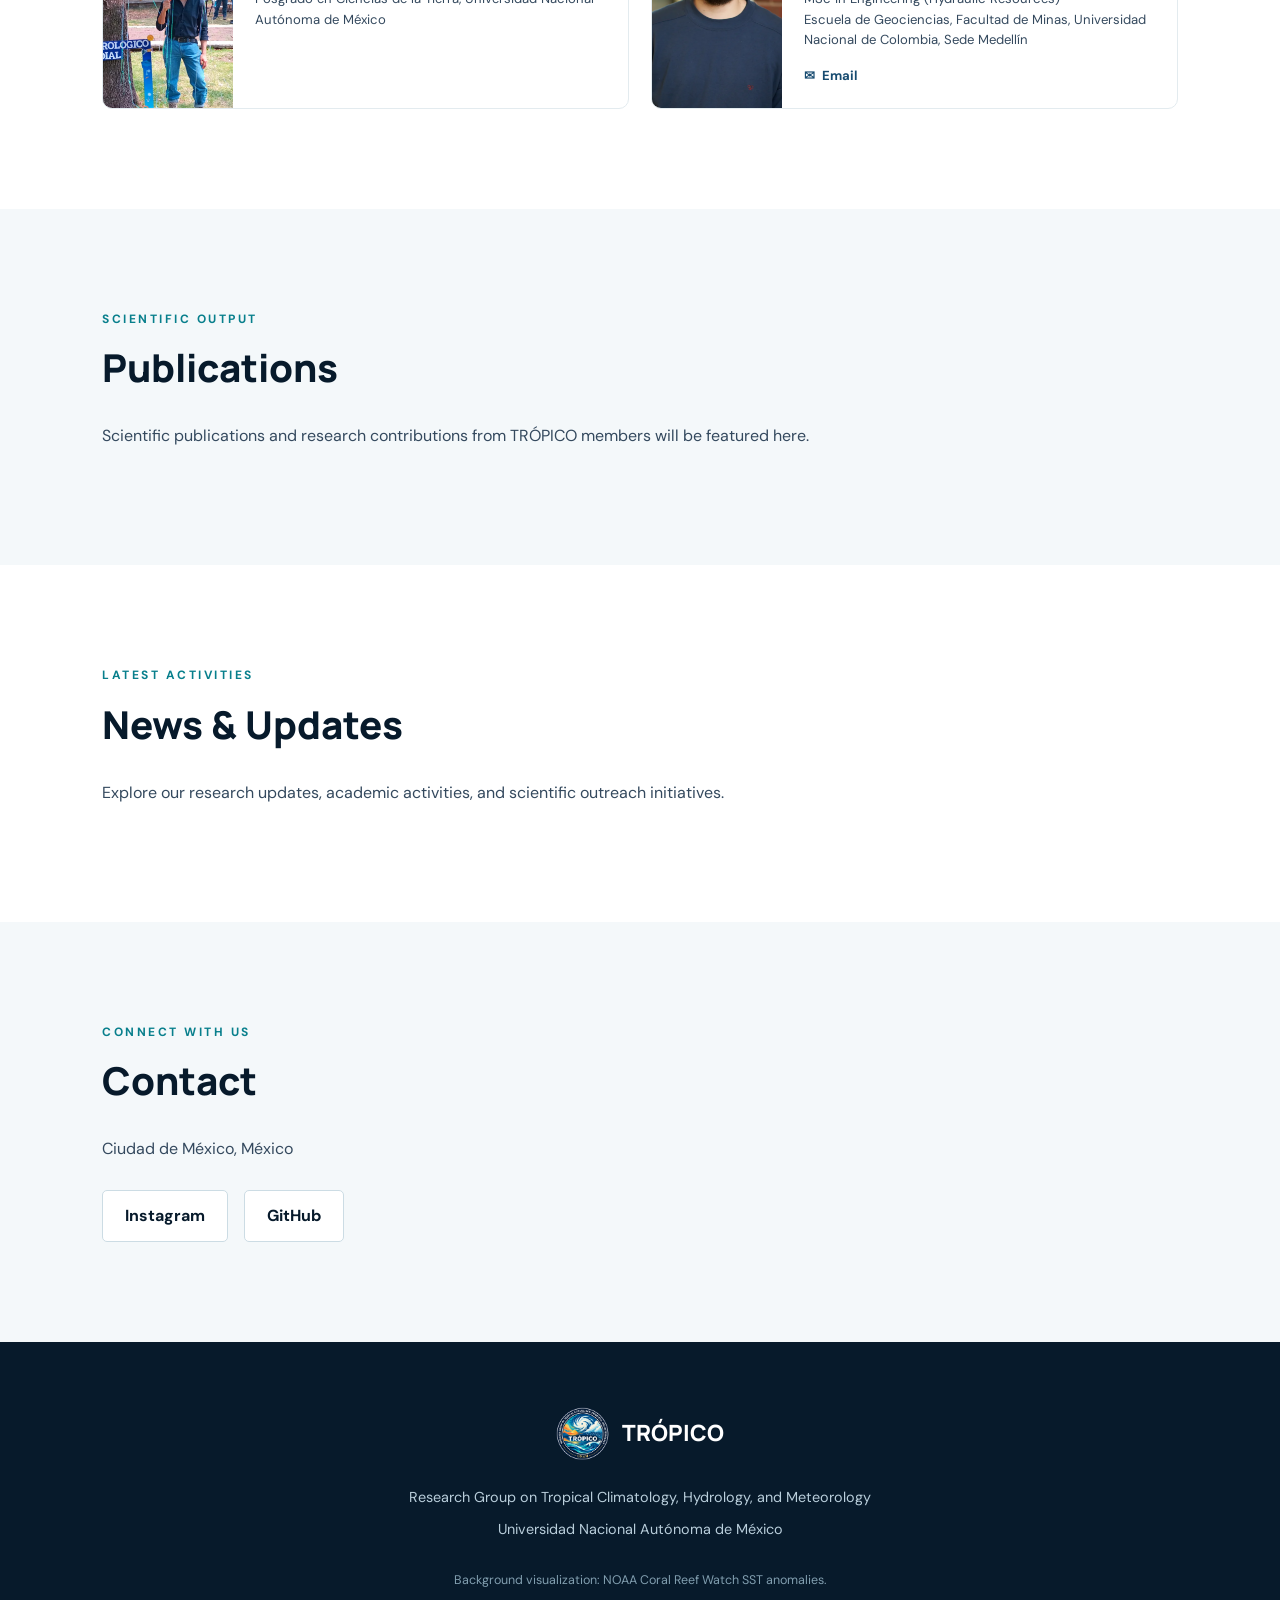
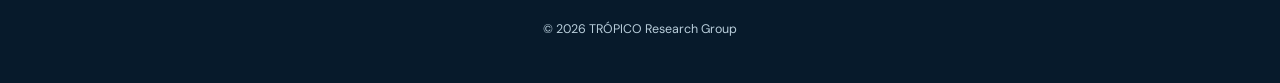
==== commit b8d85bc9: "Add bilingual English and Spanish website" ====
--- a/index.html
+++ b/index.html
@@ -1,4 +1,3 @@
-
 <!DOCTYPE html>
 <html lang="en">
 
@@ -12,6 +11,12 @@
   <meta name="theme-color" content="#071a2b">
 
   <title>TRÓPICO | Tropical Climate Research</title>
+
+  <link rel="canonical" href="https://tropicoresearch.github.io/">
+  <link rel="alternate" hreflang="en" href="https://tropicoresearch.github.io/">
+  <link rel="alternate" hreflang="es" href="https://tropicoresearch.github.io/es/">
+  <link rel="alternate" hreflang="x-default" href="https://tropicoresearch.github.io/">
+
 
   <link rel="icon"
         type="image/png"
@@ -42,6 +47,12 @@
       <a href="#news">News</a>
       <a href="#contact">Contact</a>
     </nav>
+
+    <div class="language-switch" aria-label="Language / Idioma">
+      <a href="./" lang="en" aria-current="page" aria-label="English">EN</a>
+      <span class="language-separator" aria-hidden="true">|</span>
+      <a href="es/" lang="es" aria-label="Español">ES</a>
+    </div>
 
   </header>
 
@@ -170,6 +181,7 @@
         <div class="research-grid">
 
           <article class="research-card">
+
             <span class="card-number">01</span>
 
             <h3>Tropical Atmospheric Dynamics</h3>
@@ -178,9 +190,12 @@
               Atmospheric circulation, organized
               convection, and tropical waves.
             </p>
-          </article>
+
+          </article>
+
 
           <article class="research-card">
+
             <span class="card-number">02</span>
 
             <h3>Tropical Climatology</h3>
@@ -189,9 +204,12 @@
               Climate variability, climate change,
               and tropical climate dynamics.
             </p>
-          </article>
+
+          </article>
+
 
           <article class="research-card">
+
             <span class="card-number">03</span>
 
             <h3>Hydrology and Hydroclimatology</h3>
@@ -200,9 +218,12 @@
               Precipitation, atmospheric moisture
               transport, and hydrological variability.
             </p>
-          </article>
+
+          </article>
+
 
           <article class="research-card">
+
             <span class="card-number">04</span>
 
             <h3>Tropical Meteorology</h3>
@@ -211,9 +232,12 @@
               Tropical cyclones, mesoscale convective
               systems, and extreme weather.
             </p>
-          </article>
+
+          </article>
+
 
           <article class="research-card">
+
             <span class="card-number">05</span>
 
             <h3>Hydrometeorological Hazards</h3>
@@ -223,6 +247,7 @@
               heat waves, lightning, and
               weather-related risks.
             </p>
+
           </article>
 
         </div>
@@ -233,7 +258,7 @@
 
 
     <!-- =====================================
-         People — Horizontal Cards
+         People
          ===================================== -->
 
     <section class="section" id="people">
@@ -245,8 +270,8 @@
         <h2>People</h2>
 
         <p class="section-description">
-          Meet the researchers, students, and collaborators
-          who make up TRÓPICO.
+          Meet the researchers, students, and
+          collaborators who make up TRÓPICO.
         </p>
 
 
@@ -263,9 +288,9 @@
           <article class="person-card">
 
             <img
-              class="person-photo"
               src="assets/images/people/christian_dominguez_sarmiento.webp"
               alt="Christian Domínguez-Sarmiento"
+              class="person-photo"
               loading="lazy">
 
             <div class="person-info">
@@ -298,9 +323,9 @@
           <article class="person-card">
 
             <img
-              class="person-photo"
               src="assets/images/people/alejandro_jaramillo_moreno.webp"
               alt="Alejandro Jaramillo-Moreno"
+              class="person-photo"
               loading="lazy">
 
             <div class="person-info">
@@ -343,9 +368,9 @@
           <article class="person-card">
 
             <img
-              class="person-photo"
               src="assets/images/people/adolfo_perez_estrada.webp"
               alt="Adolfo Pérez-Estrada"
+              class="person-photo"
               loading="lazy">
 
             <div class="person-info">
@@ -371,24 +396,21 @@
 
           </article>
 
-
           <!-- Karen -->
 
           <article class="person-card">
 
             <img
-              class="person-photo"
               src="assets/images/people/karen_marleng_solorza_najera.webp"
               alt="Karen Marleng Solorza Nájera"
+              class="person-photo"
               loading="lazy">
 
             <div class="person-info">
 
               <h4>Karen Marleng Solorza Nájera</h4>
 
-              <p class="person-role">
-                PhD Student
-              </p>
+              <p class="person-role">PhD Student</p>
 
               <p class="person-affiliation">
                 Posgrado en Ciencias de la Tierra,
@@ -405,18 +427,16 @@
           <article class="person-card">
 
             <img
-              class="person-photo"
               src="assets/images/people/daniel_diaz_galindo.webp"
               alt="Daniel Díaz Galindo"
+              class="person-photo"
               loading="lazy">
 
             <div class="person-info">
 
               <h4>Daniel Díaz Galindo</h4>
 
-              <p class="person-role">
-                MSc Student
-              </p>
+              <p class="person-role">MSc Student</p>
 
               <p class="person-affiliation">
                 Posgrado en Ciencias de la Tierra,
@@ -433,9 +453,9 @@
           <article class="person-card">
 
             <img
-              class="person-photo"
               src="assets/images/people/julian_toro_arenas.webp"
               alt="Julián Toro-Arenas"
+              class="person-photo"
               loading="lazy">
 
             <div class="person-info">
--- a/assets/css/style.css
+++ b/assets/css/style.css
@@ -1,4 +1,3 @@
-
 @import url('https://fonts.googleapis.com/css2?family=DM+Sans:wght@400;500;600;700&family=Manrope:wght@400;500;600;700;800&display=swap');
 
 /* ==========================================
@@ -119,7 +118,7 @@
 
 
 /* ==========================================
-   Hero — Animated Climate Background
+   Hero
    ========================================== */
 
 .hero {
@@ -381,82 +380,54 @@
 
 .people-heading {
   margin: 55px 0 25px;
-
   color: var(--navy);
   font-size: 1.35rem;
   font-weight: 700;
 }
-
-/* Two-column layout */
 
 .people-grid {
   display: grid;
-
-  grid-template-columns:
-    repeat(2, minmax(0, 1fr));
-
+  grid-template-columns: repeat(2, minmax(0, 1fr));
   gap: 22px;
   max-width: 1120px;
 }
 
-/* Horizontal member card */
-
 .person-card {
   display: grid;
-
-  grid-template-columns:
-    130px minmax(0, 1fr);
-
+  grid-template-columns: 130px minmax(0, 1fr);
   overflow: hidden;
-
-  background: white;
+  background: var(--white);
   border: 1px solid var(--border);
   border-radius: 10px;
-
-  transition:
-    transform 0.25s ease,
-    box-shadow 0.25s ease,
-    border-color 0.25s ease;
+  transition: transform 0.25s ease, box-shadow 0.25s ease, border-color 0.25s ease;
 }
 
 .person-card:hover {
   transform: translateY(-3px);
-
   border-color: #bedfe5;
-
-  box-shadow:
-    0 10px 25px rgba(7, 26, 43, 0.08);
-}
-
-/* Member photograph */
+  box-shadow: 0 10px 25px rgba(7, 26, 43, 0.08);
+}
 
 .person-photo {
   display: block;
-
   width: 100%;
   height: 100%;
   min-height: 190px;
-
   object-fit: cover;
   object-position: center;
-
   background: #e8eff2;
 }
-
-/* Member information */
 
 .person-info {
   display: flex;
   flex-direction: column;
   align-items: flex-start;
-
   min-width: 0;
   padding: 20px 22px;
 }
 
 .person-info h4 {
   margin: 0 0 8px;
-
   color: var(--navy);
   font-size: 1.02rem;
   font-weight: 800;
@@ -465,7 +436,6 @@
 
 .person-role {
   margin: 0 0 10px;
-
   color: #087f8c;
   font-size: 0.86rem;
   font-weight: 700;
@@ -473,31 +443,66 @@
 
 .person-affiliation {
   margin: 0 0 15px;
-
   color: var(--text);
   font-size: 0.82rem;
   line-height: 1.55;
 }
 
-/* Email link */
-
 .person-email {
   display: inline-flex;
   align-items: center;
   gap: 7px;
-
   margin-top: auto;
-
   color: var(--blue);
   font-size: 0.82rem;
   font-weight: 700;
-
   overflow-wrap: anywhere;
 }
 
 .person-email:hover {
   color: var(--teal);
   text-decoration: underline;
+}
+
+
+/* ==========================================
+   Language Switch — English / Español
+   ========================================== */
+
+.language-switch {
+  display: inline-flex;
+  align-items: center;
+  gap: 6px;
+  flex-shrink: 0;
+  white-space: nowrap;
+  font-family: "Manrope", sans-serif;
+  font-size: 0.8rem;
+  font-weight: 800;
+}
+
+.language-switch a {
+  display: inline-flex;
+  align-items: center;
+  justify-content: center;
+  min-width: 35px;
+  padding: 5px 7px;
+  color: var(--blue);
+  border-radius: 4px;
+}
+
+.language-switch a:hover,
+.language-switch a:focus-visible {
+  background: var(--light);
+  color: var(--navy);
+}
+
+.language-switch a[aria-current="page"] {
+  color: var(--white);
+  background: var(--navy);
+}
+
+.language-switch .language-separator {
+  color: #9cb1be;
 }
 
 
@@ -620,8 +625,7 @@
   }
 
   .person-card {
-    grid-template-columns:
-      135px minmax(0, 1fr);
+    grid-template-columns: 135px minmax(0, 1fr);
   }
 
 }
@@ -689,8 +693,6 @@
     padding: 28px;
   }
 
-  /* Compact horizontal member cards */
-
   .people-heading {
     margin-top: 40px;
   }
@@ -700,8 +702,7 @@
   }
 
   .person-card {
-    grid-template-columns:
-      110px minmax(0, 1fr);
+    grid-template-columns: 110px minmax(0, 1fr);
   }
 
   .person-photo {
@@ -720,10 +721,7 @@
     font-size: 0.82rem;
   }
 
-  .person-affiliation {
-    font-size: 0.78rem;
-  }
-
+  .person-affiliation,
   .person-email {
     font-size: 0.78rem;
   }
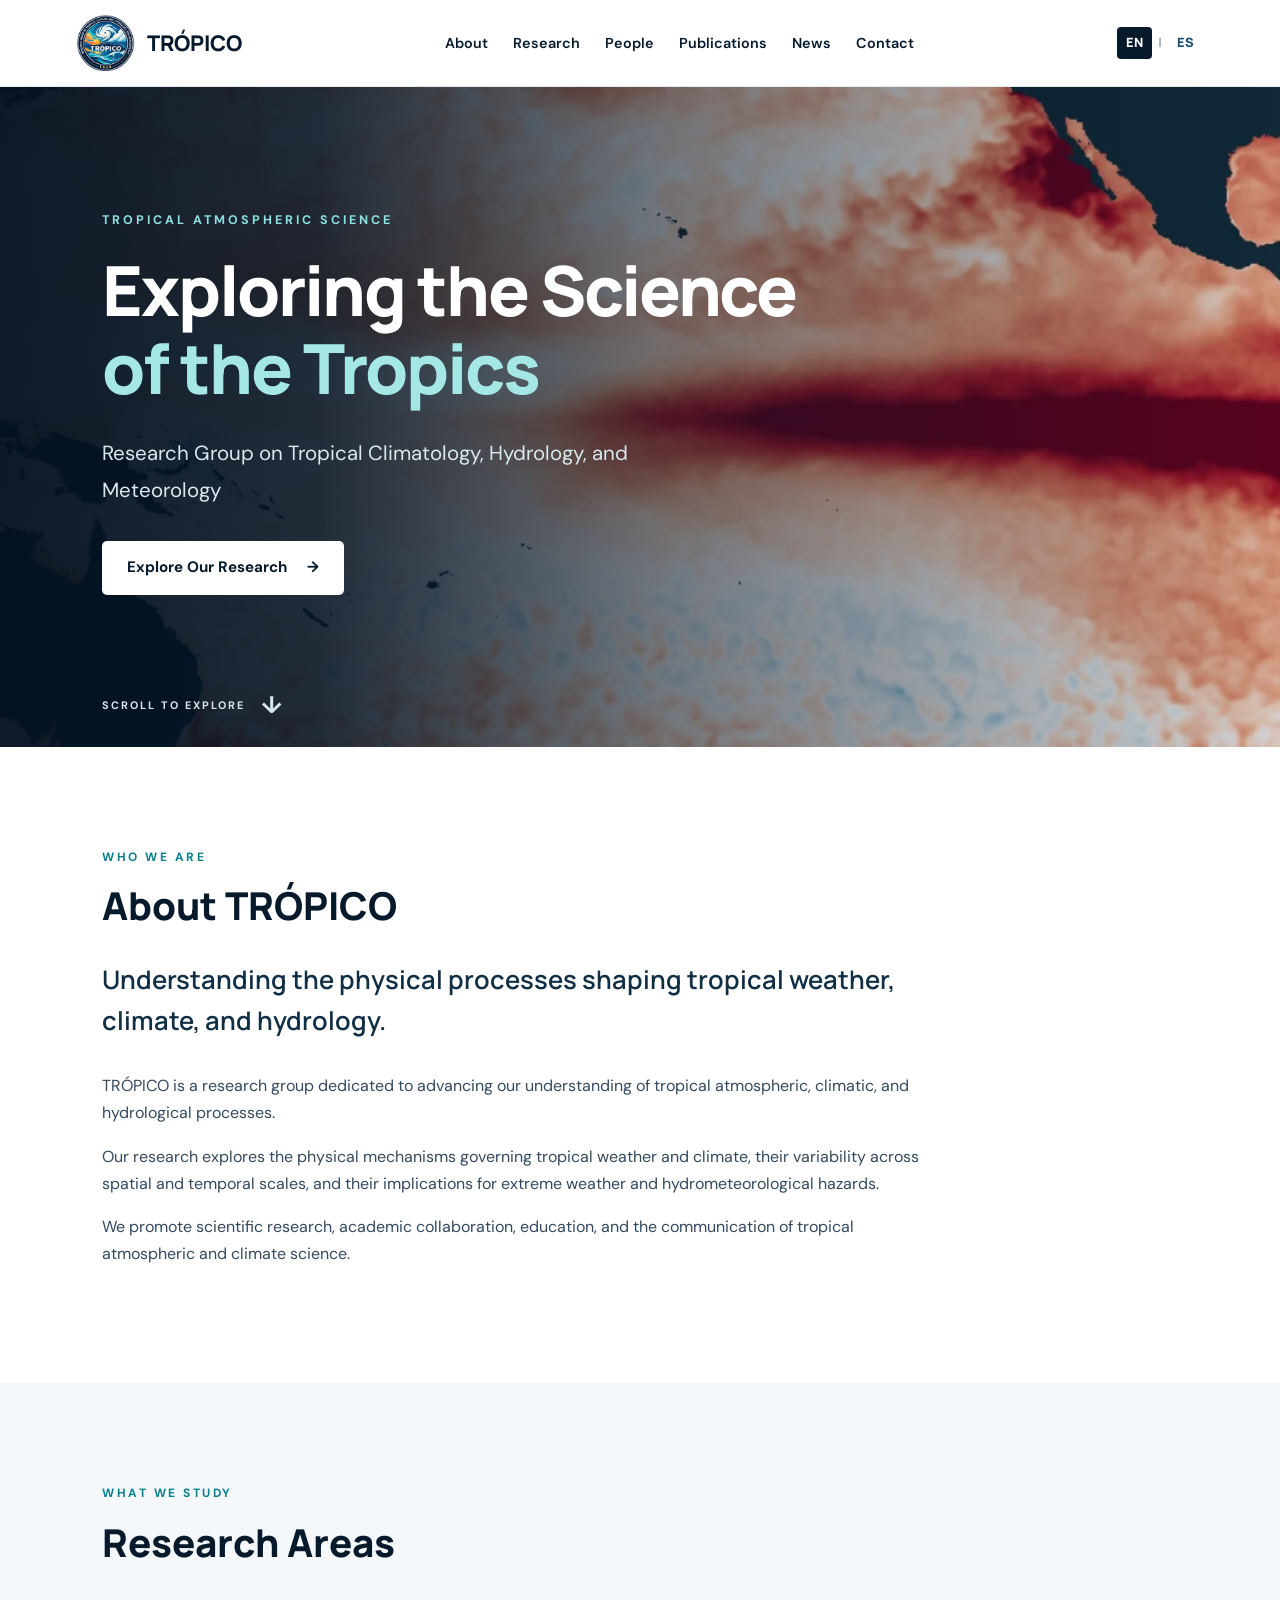
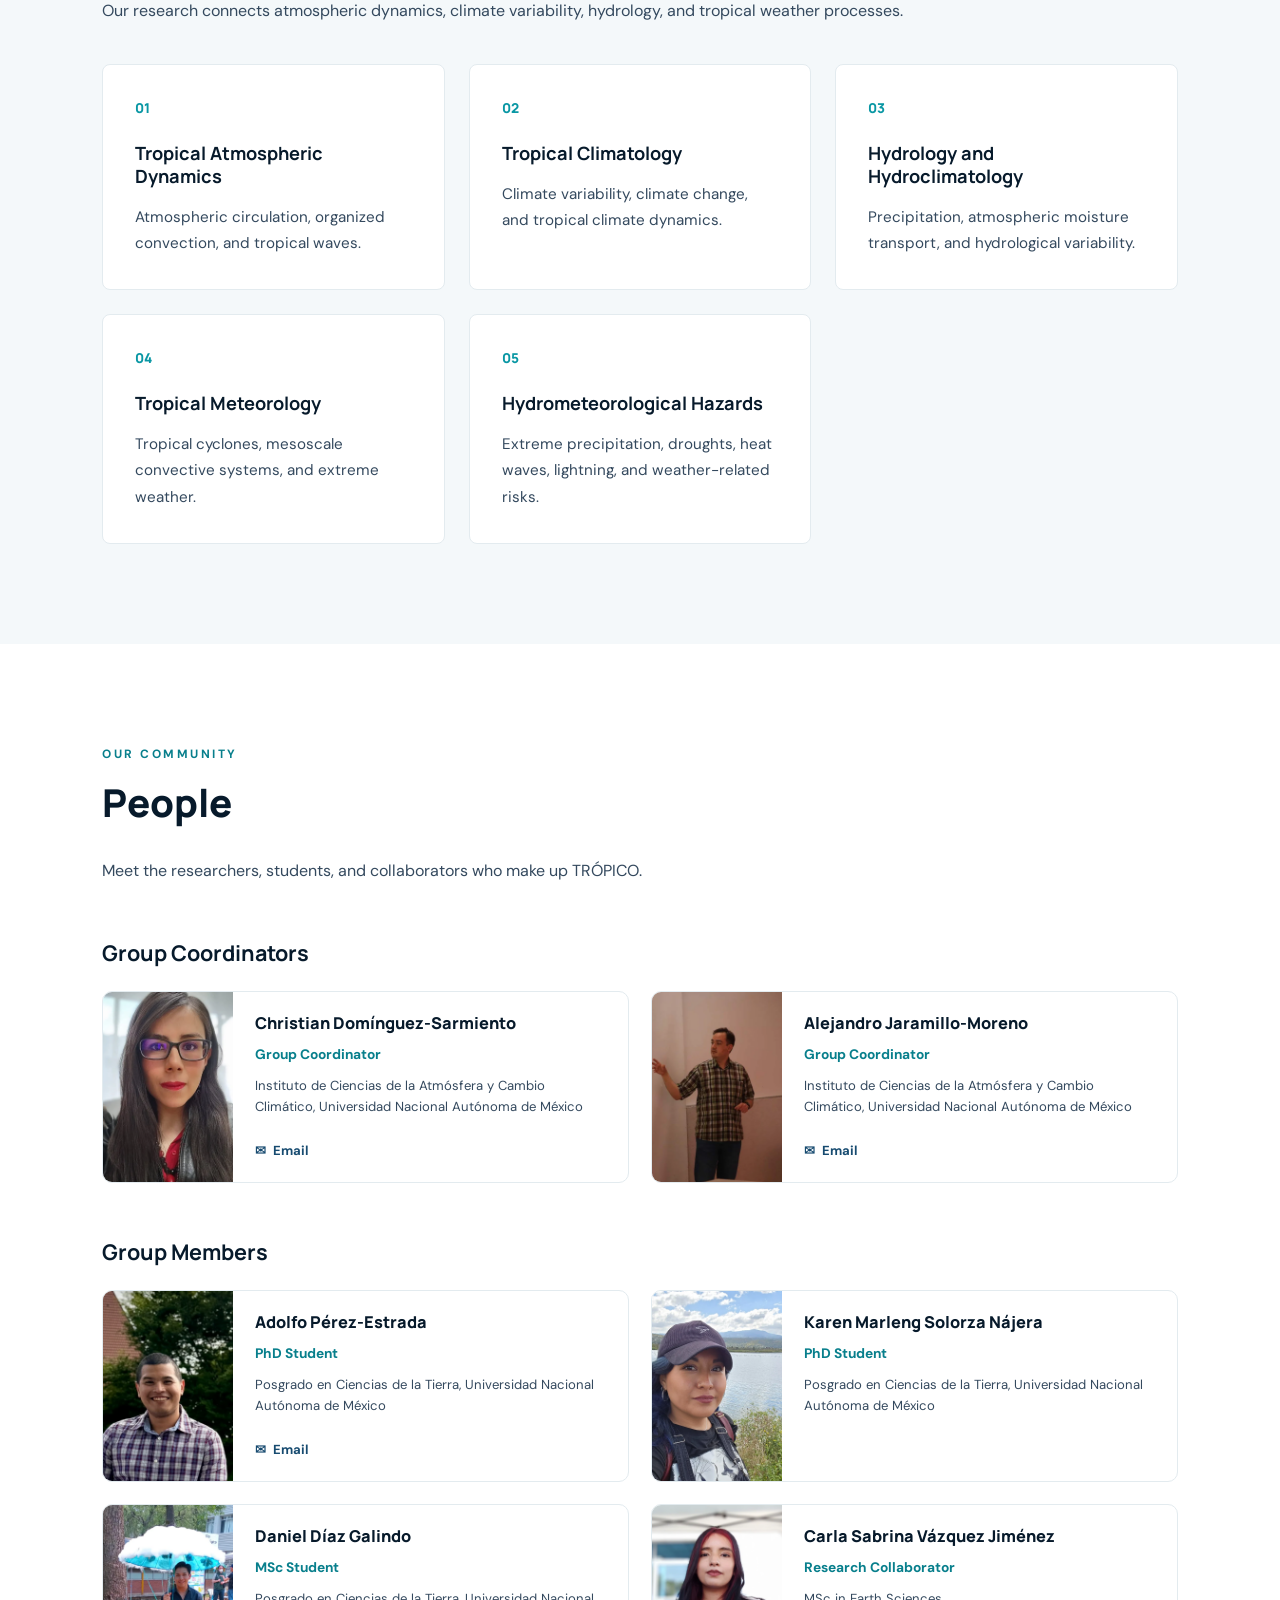
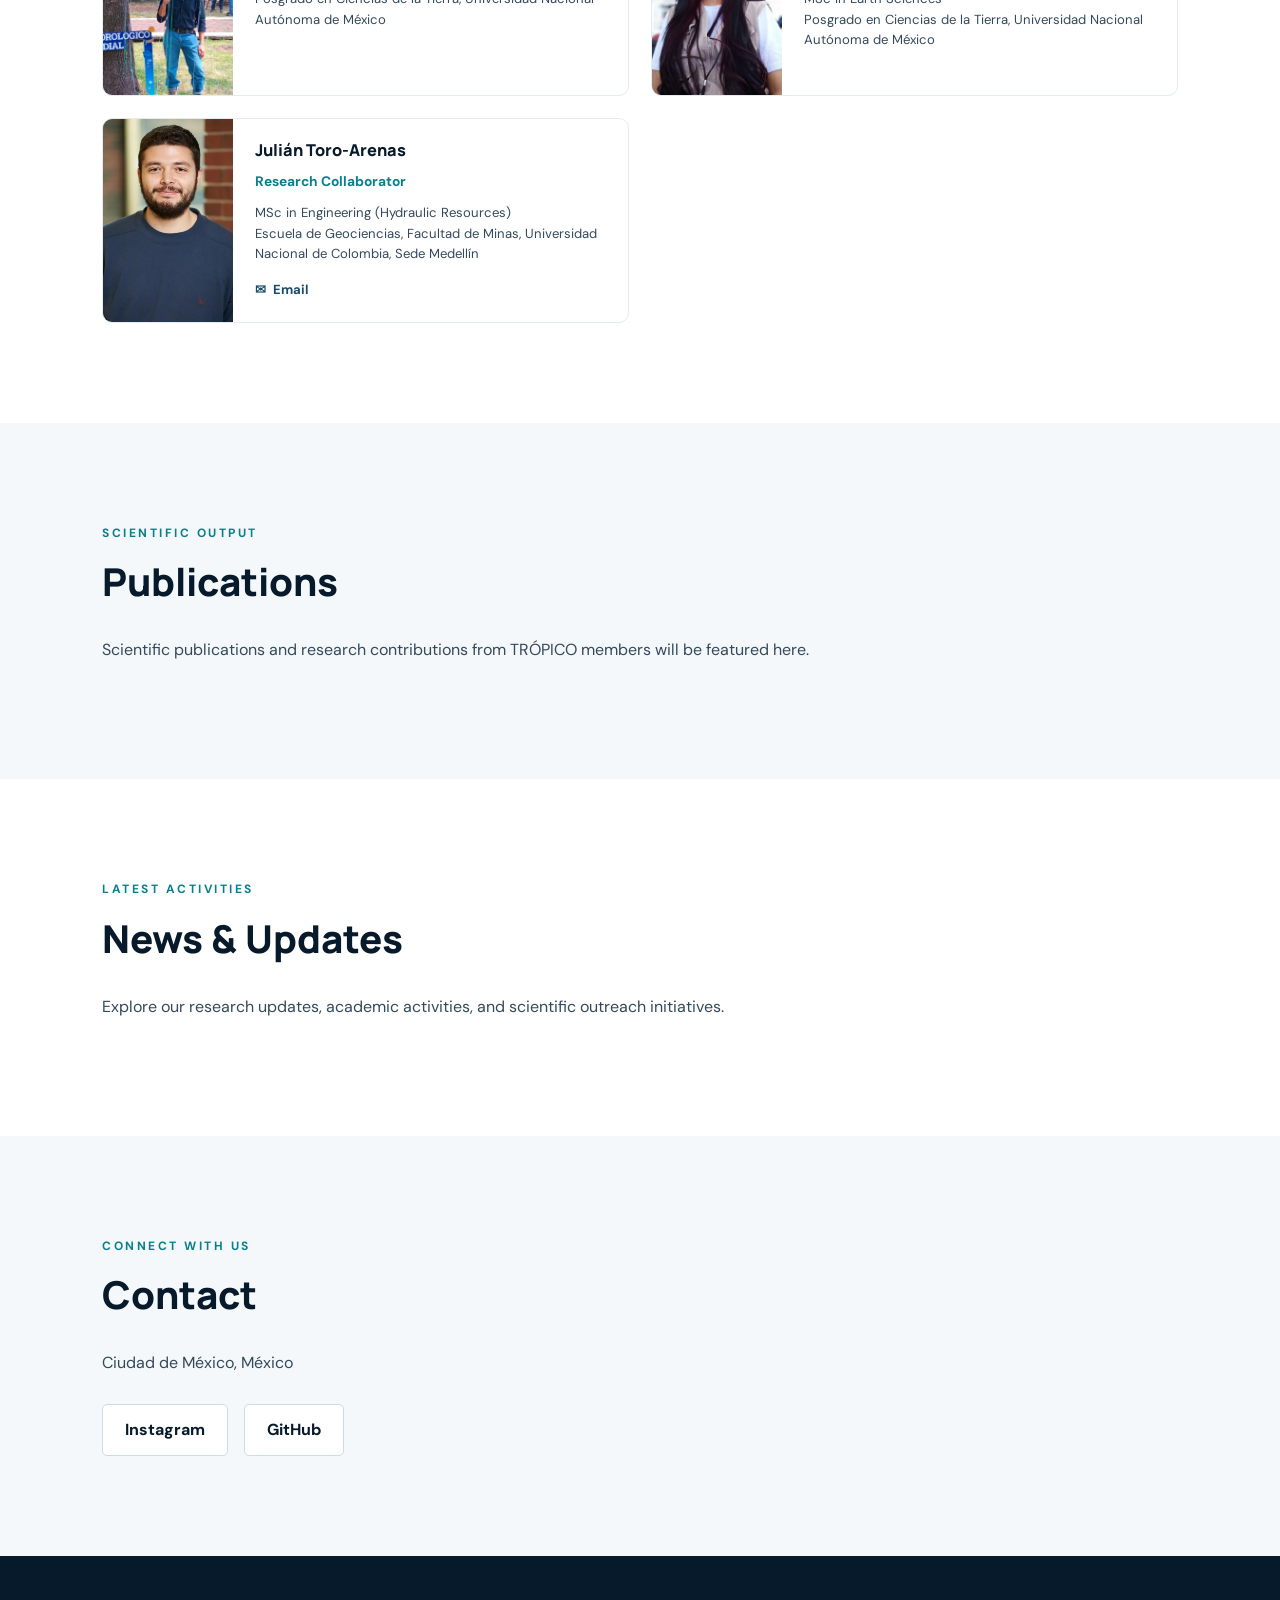
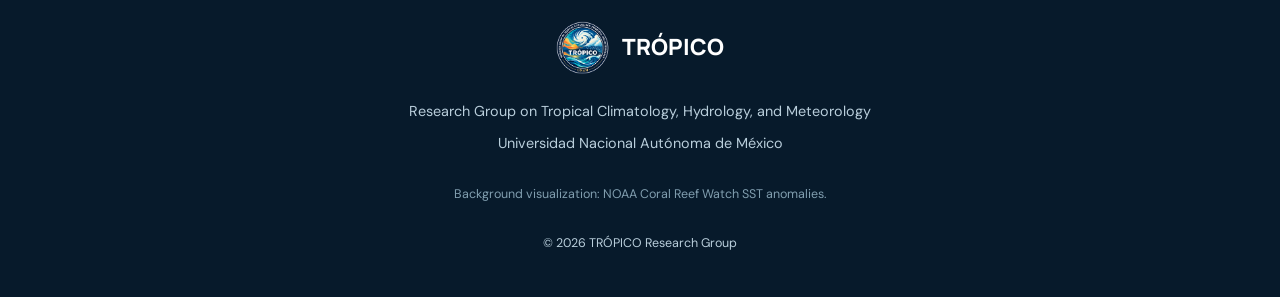
==== commit 8b884160: "Add Carla Sabrina Vazquez Jimenez to TRÓPICO team" ====
--- a/index.html
+++ b/index.html
@@ -448,6 +448,34 @@
           </article>
 
 
+          <!-- Carla -->
+
+          <article class="person-card">
+
+            <img
+              src="assets/images/people/carla_sabrina_vazquez_jimenez.webp"
+              alt="Carla Sabrina Vázquez Jiménez"
+              class="person-photo"
+              loading="lazy">
+
+            <div class="person-info">
+
+              <h4>Carla Sabrina Vázquez Jiménez</h4>
+
+              <p class="person-role">
+                Research Collaborator
+              </p>
+
+              <p class="person-affiliation">
+                MSc in Earth Sciences<br>
+                Posgrado en Ciencias de la Tierra,
+                Universidad Nacional Autónoma de México
+              </p>
+
+            </div>
+
+          </article>
+
           <!-- Julian -->
 
           <article class="person-card">
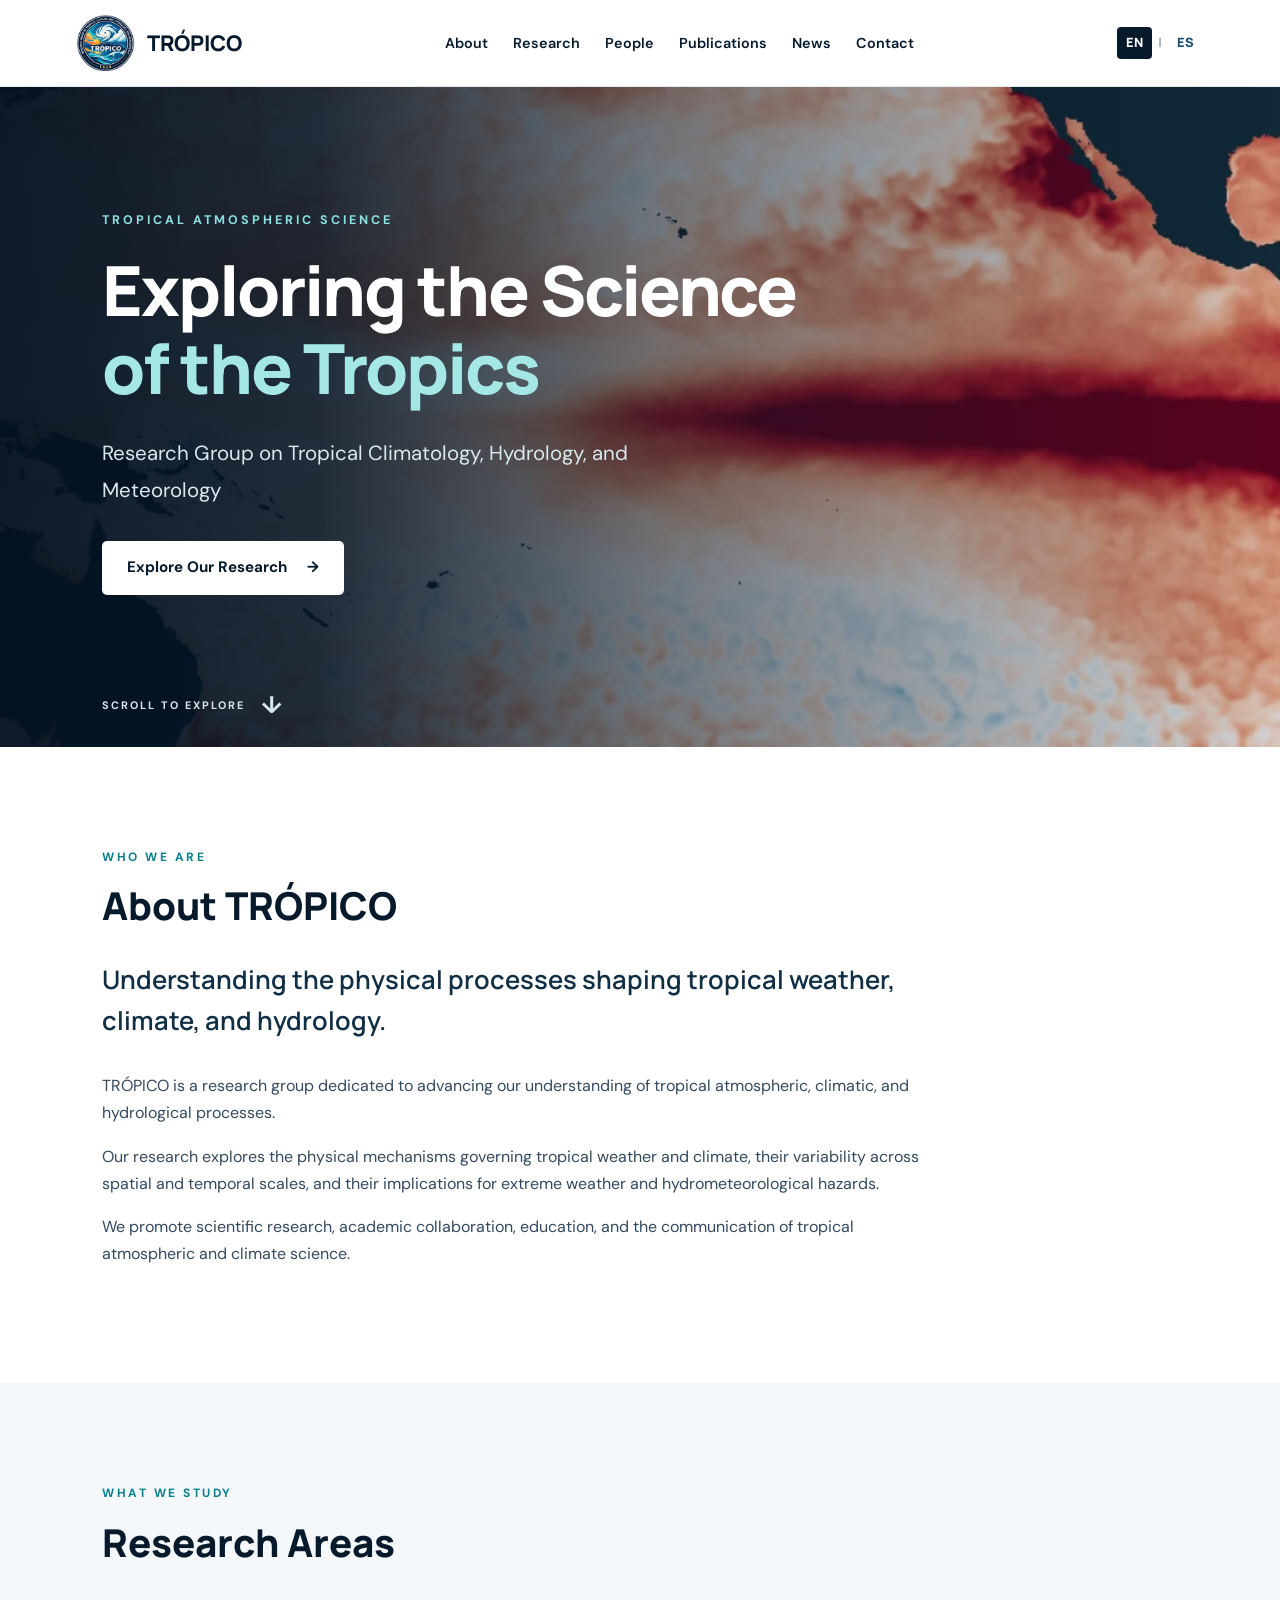
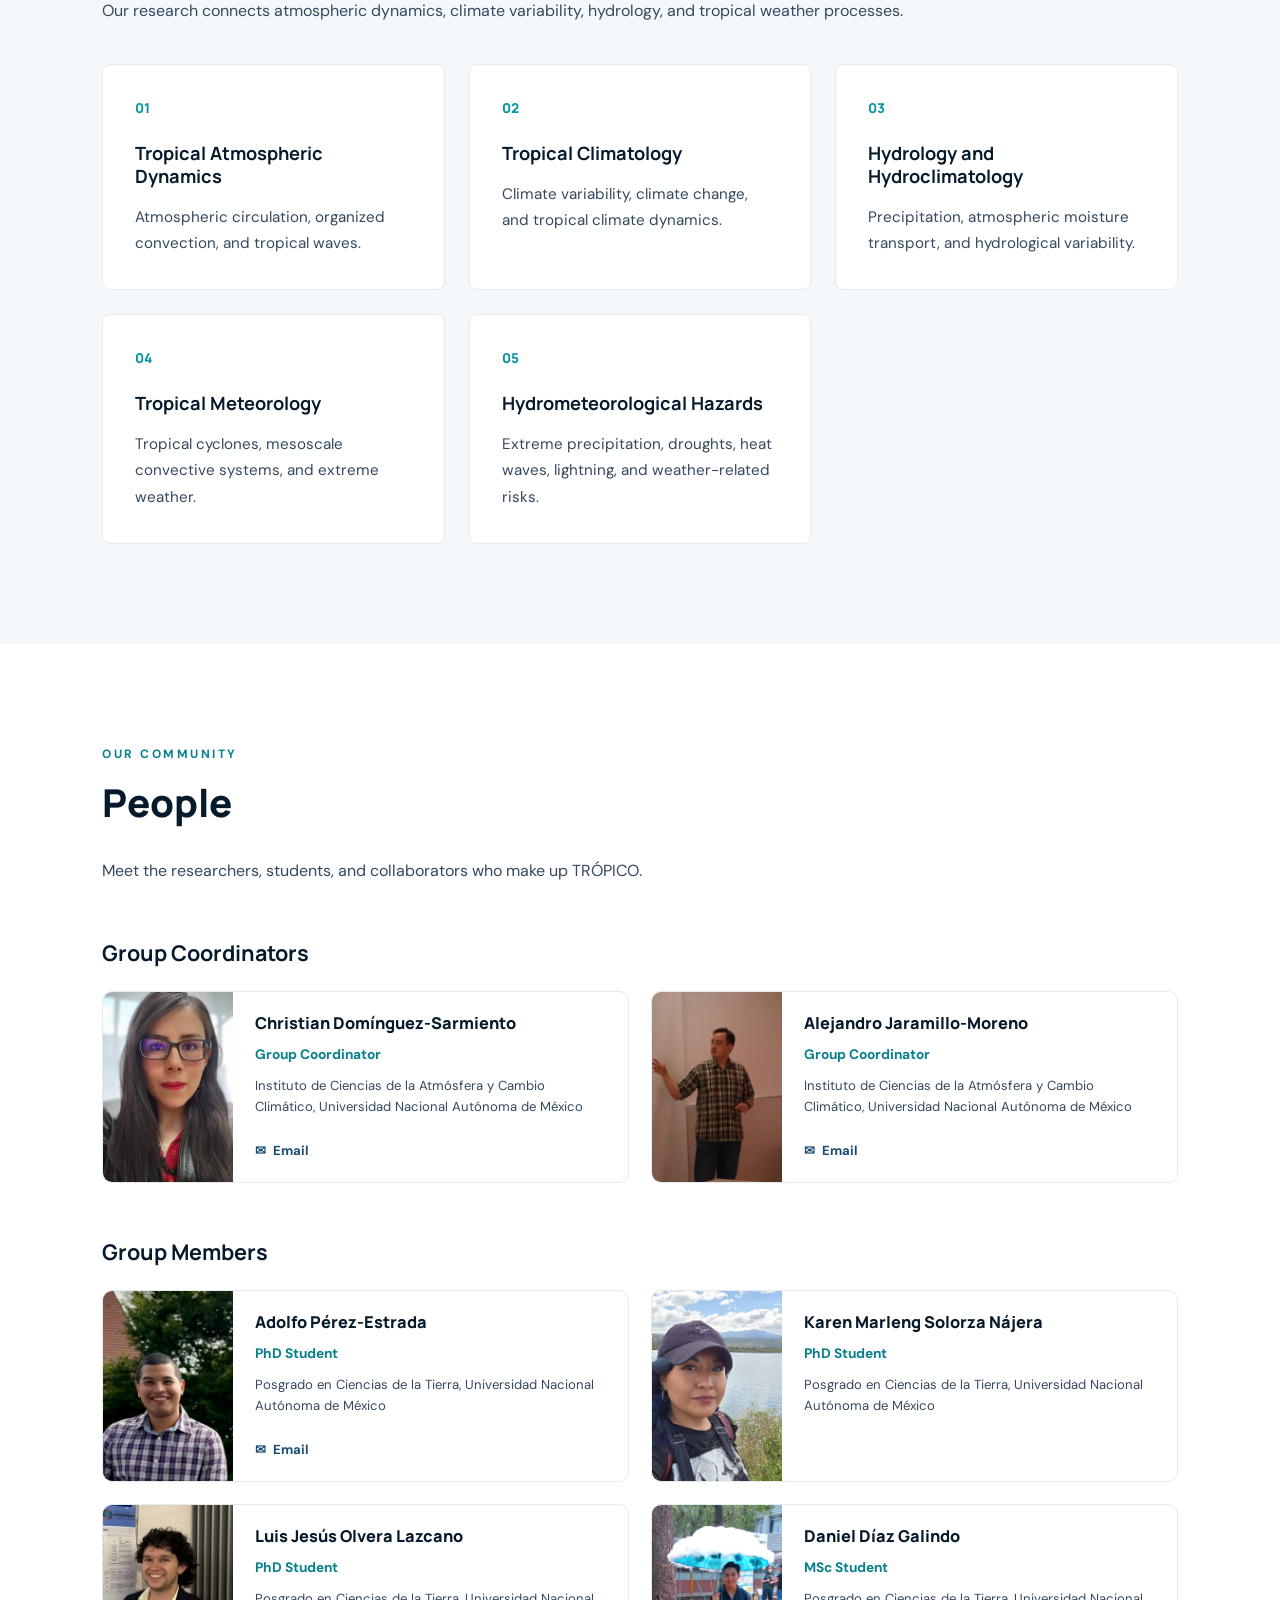
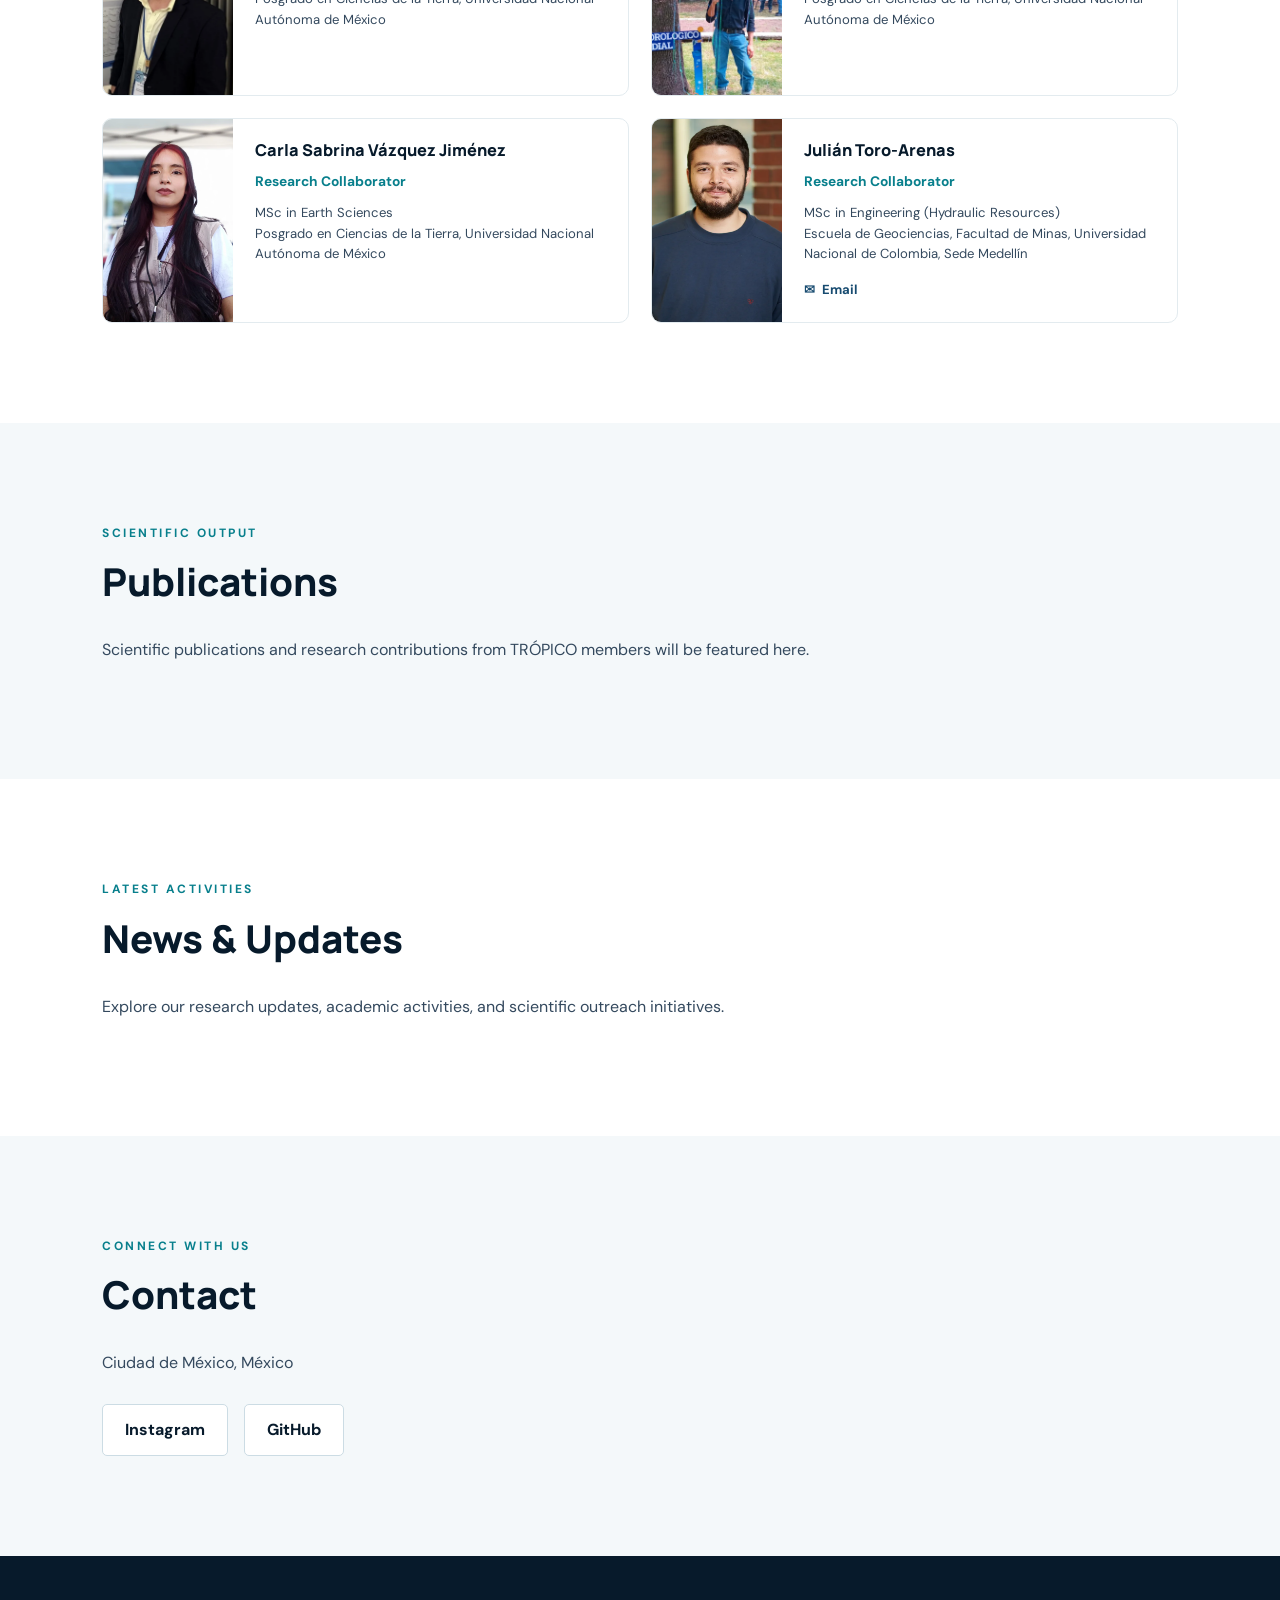
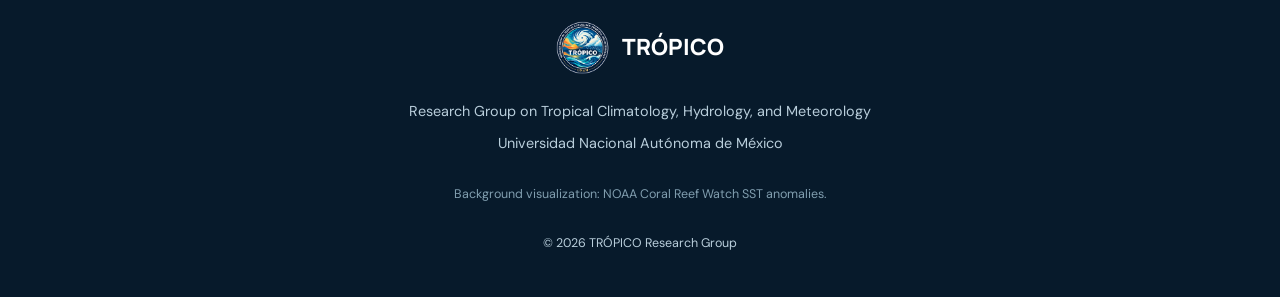
==== commit 88d55443: "Add Luis Jesus Olvera Lazcano to TRÓPICO team" ====
--- a/index.html
+++ b/index.html
@@ -422,6 +422,34 @@
           </article>
 
 
+          <!-- Luis -->
+
+          <article class="person-card">
+
+            <img
+              src="assets/images/people/luis_jesus_olvera_lazcano.webp"
+              alt="Luis Jesús Olvera Lazcano"
+              class="person-photo"
+              loading="lazy">
+
+            <div class="person-info">
+
+              <h4>Luis Jesús Olvera Lazcano</h4>
+
+              <p class="person-role">
+                PhD Student
+              </p>
+
+              <p class="person-affiliation">
+                Posgrado en Ciencias de la Tierra,
+                Universidad Nacional Autónoma de México
+              </p>
+
+            </div>
+
+          </article>
+
+
           <!-- Daniel -->
 
           <article class="person-card">
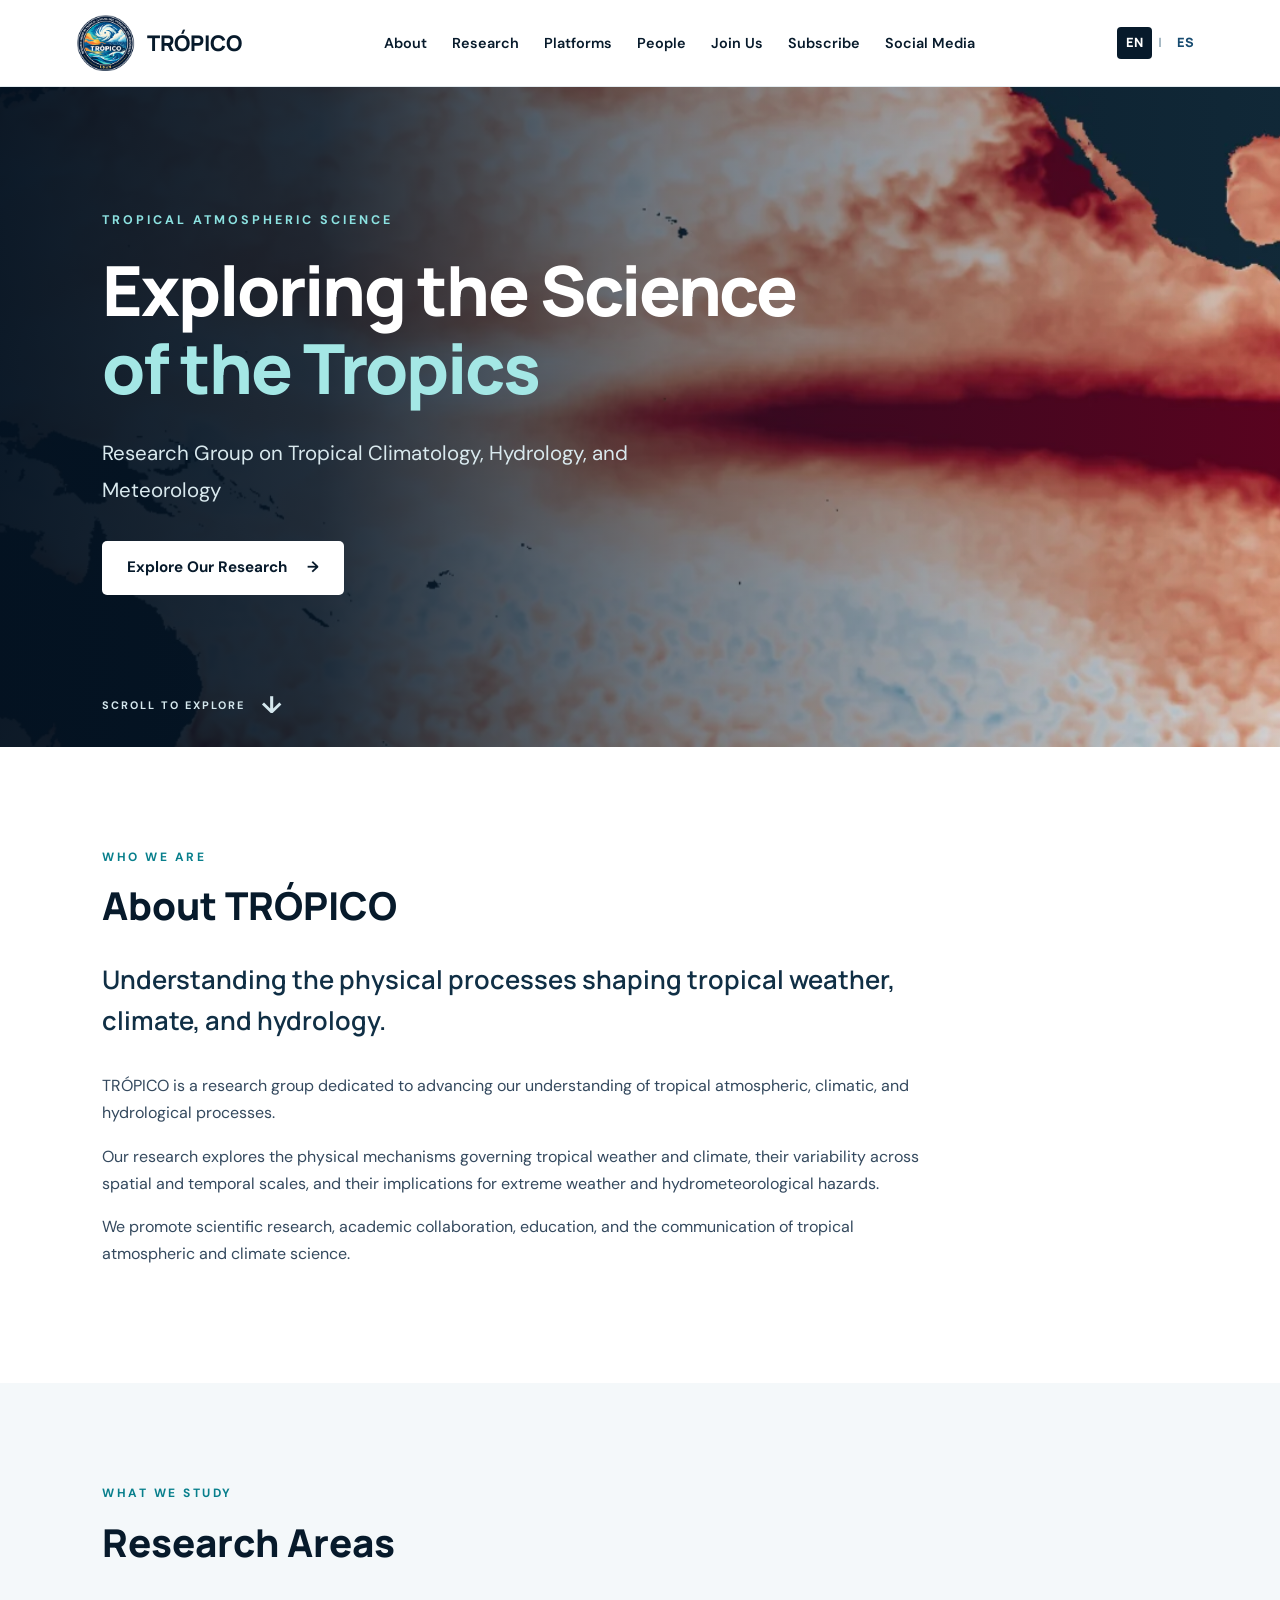
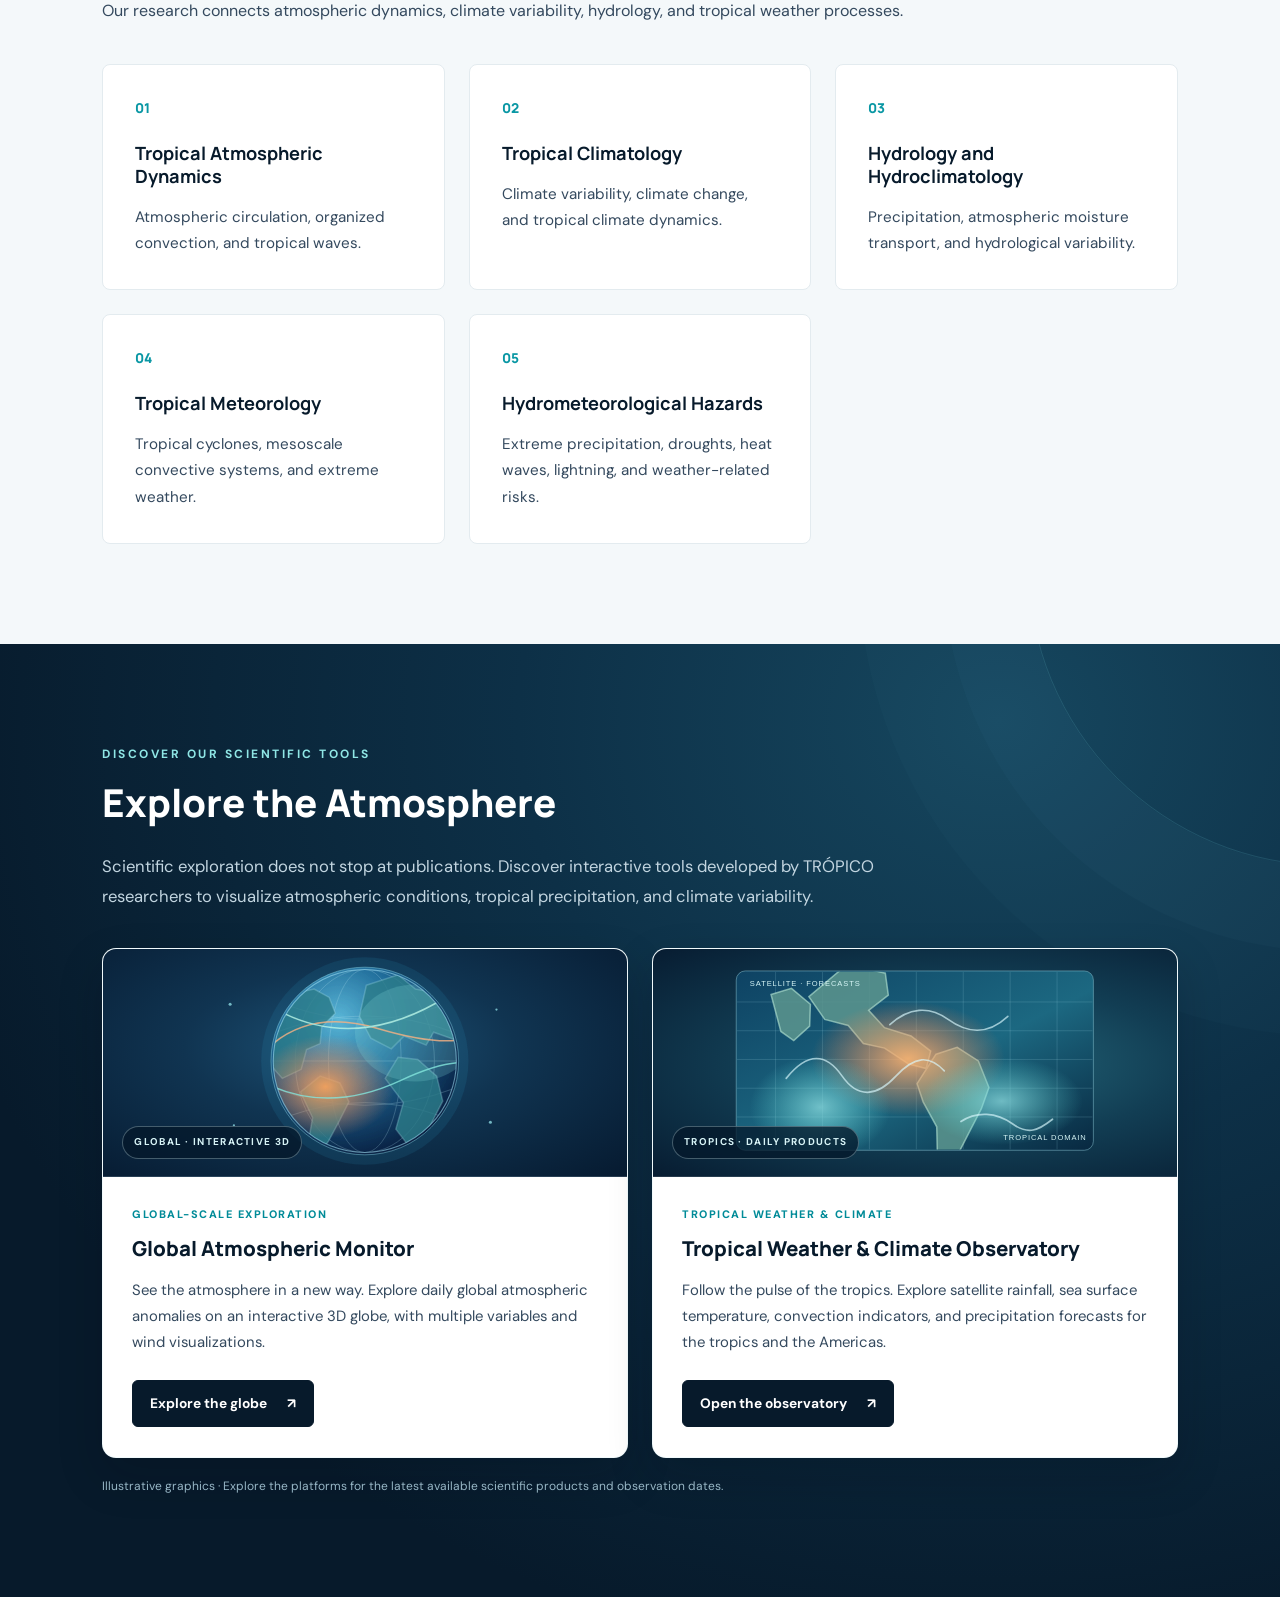
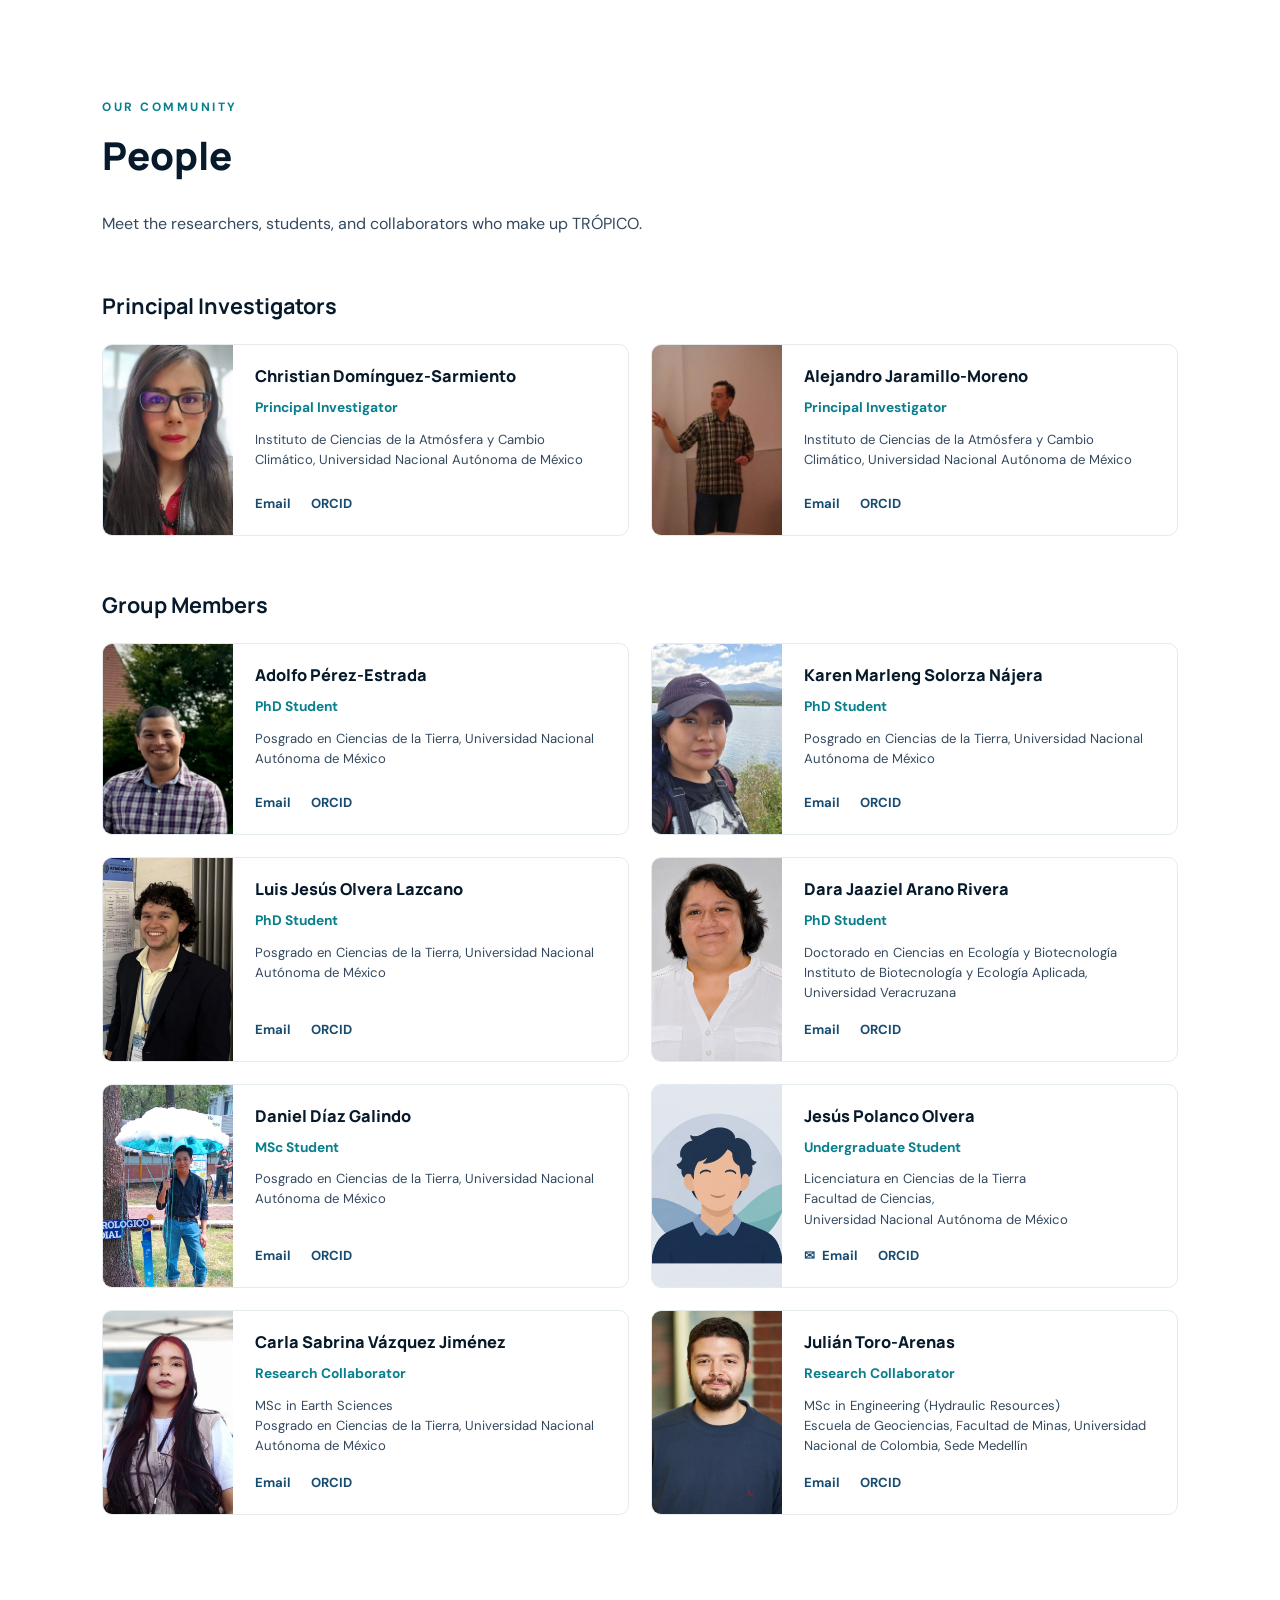
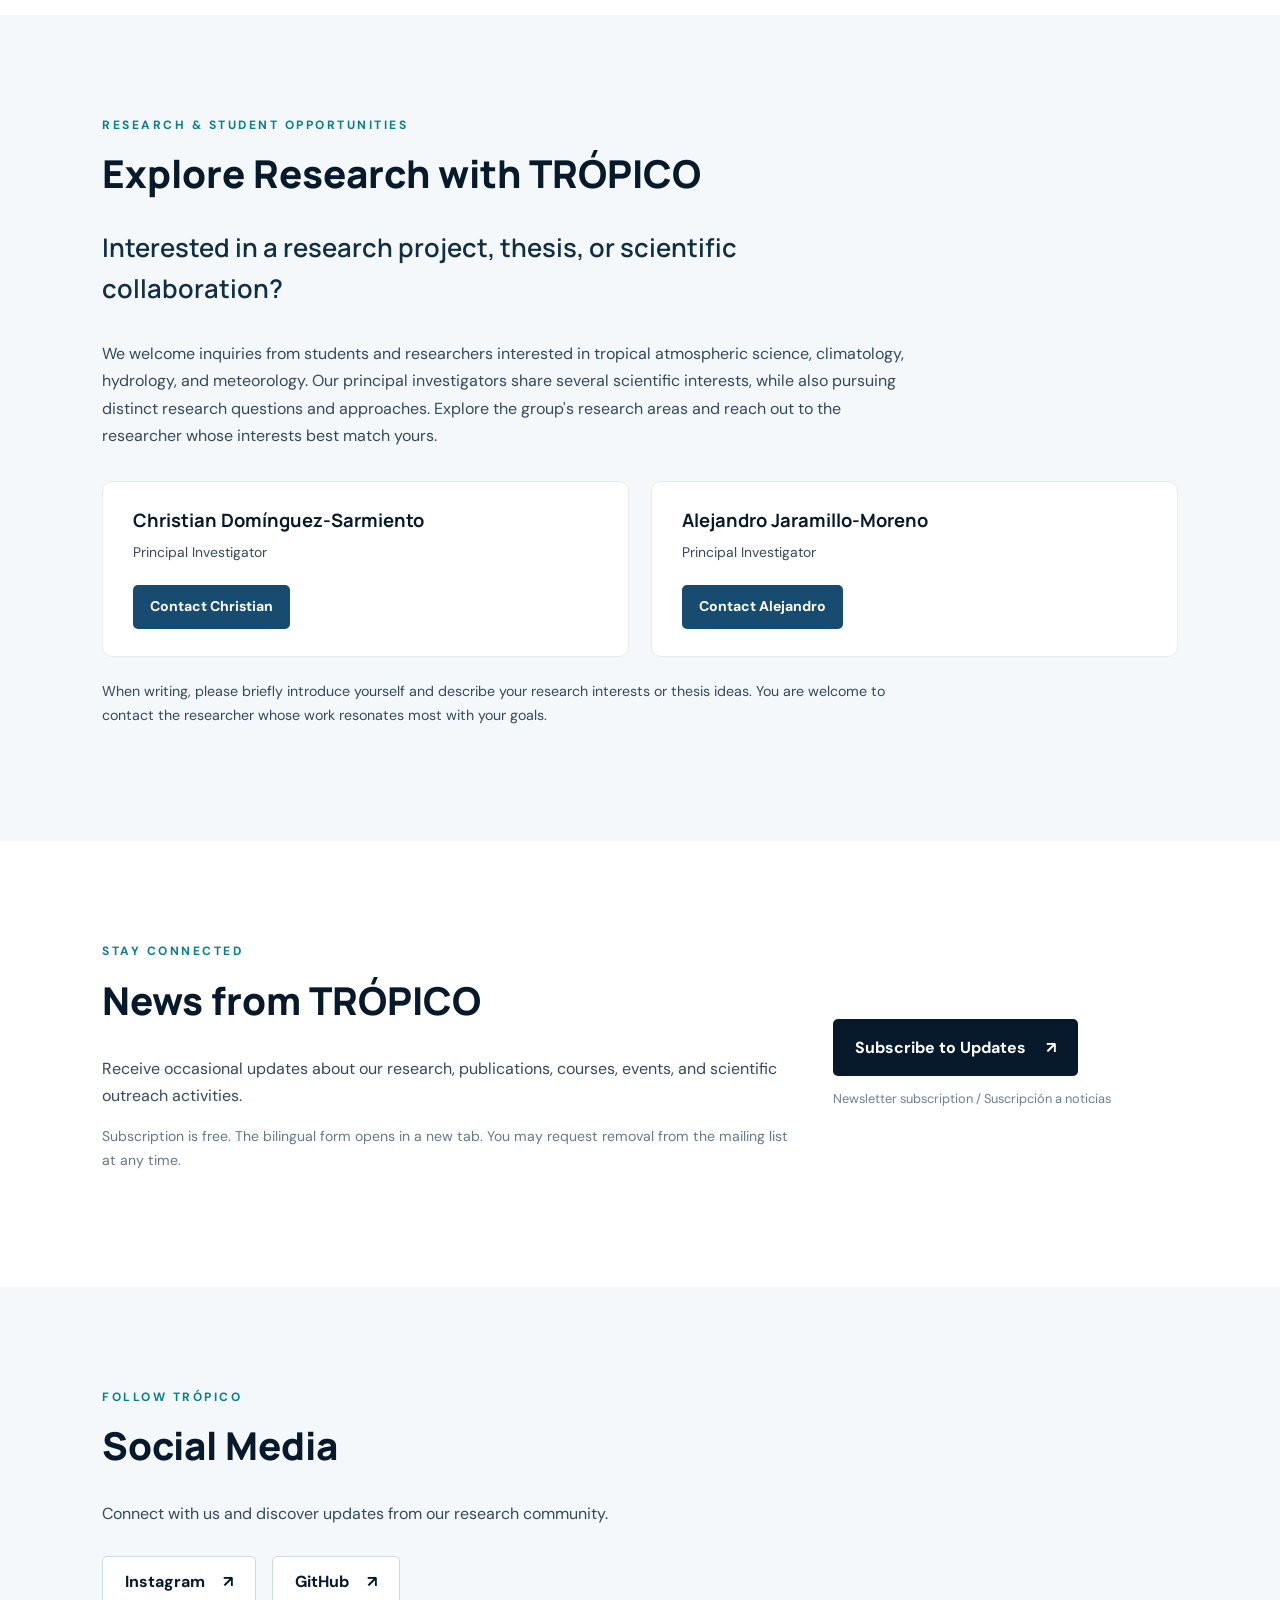
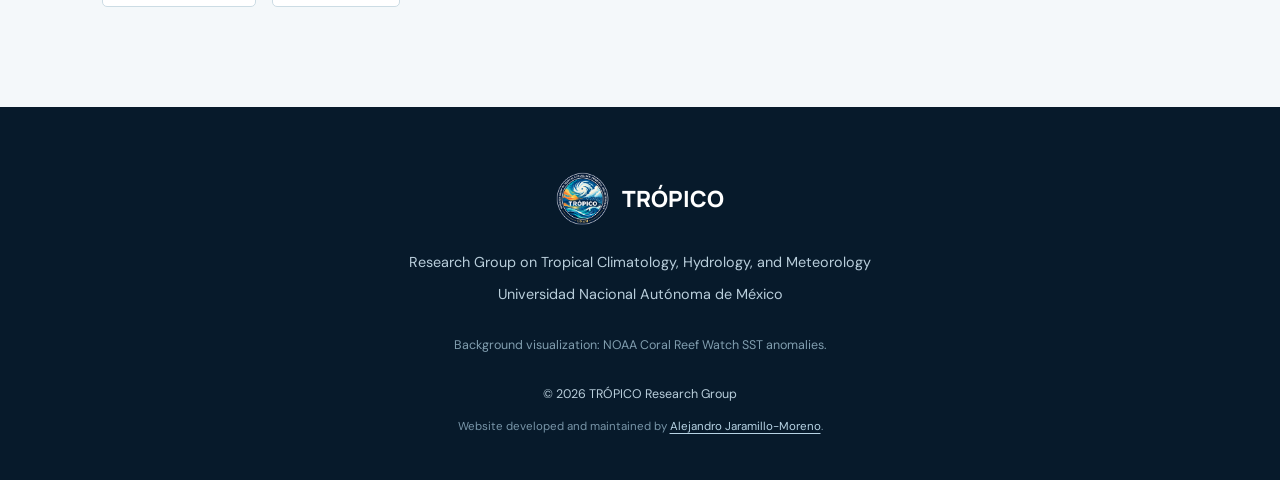
==== commit c22072c2: "Update TRÓPICO website, scientific platforms, and team profiles" ====
--- a/index.html
+++ b/index.html
@@ -42,10 +42,11 @@
     <nav aria-label="Main navigation">
       <a href="#about">About</a>
       <a href="#research">Research</a>
+      <a href="#platforms">Platforms</a>
       <a href="#people">People</a>
-      <a href="#publications">Publications</a>
-      <a href="#news">News</a>
-      <a href="#contact">Contact</a>
+      <a href="#opportunities">Join Us</a>
+      <a href="#newsletter">Subscribe</a>
+      <a href="#social">Social Media</a>
     </nav>
 
     <div class="language-switch" aria-label="Language / Idioma">
@@ -258,6 +259,118 @@
 
 
     <!-- =====================================
+         Scientific Platforms
+         ===================================== -->
+
+    <section class="section section-platforms" id="platforms" aria-labelledby="platforms-title">
+      <div class="container">
+        <p class="section-label">DISCOVER OUR SCIENTIFIC TOOLS</p>
+        <h2 id="platforms-title">Explore the Atmosphere</h2>
+        <p class="platforms-intro">
+          Scientific exploration does not stop at publications. Discover interactive
+          tools developed by TRÓPICO researchers to visualize atmospheric conditions,
+          tropical precipitation, and climate variability.
+        </p>
+
+        <div class="platform-grid">
+          <article class="platform-card">
+            <div class="platform-art platform-art-global" aria-hidden="true">
+              <svg class="platform-svg" viewBox="0 0 580 300" xmlns="http://www.w3.org/2000/svg">
+                <defs>
+                  <radialGradient id="globe-ocean" cx="36%" cy="28%" r="78%">
+                    <stop offset="0" stop-color="#5bb7d7"/>
+                    <stop offset="0.42" stop-color="#226e9b"/>
+                    <stop offset="1" stop-color="#081c3d"/>
+                  </radialGradient>
+                  <radialGradient id="globe-warm" cx="50%" cy="50%" r="50%">
+                    <stop offset="0" stop-color="#f9a25d" stop-opacity=".94"/>
+                    <stop offset="1" stop-color="#ef8354" stop-opacity="0"/>
+                  </radialGradient>
+                  <clipPath id="globe-clip"><circle cx="290" cy="148" r="121"/></clipPath>
+                </defs>
+                <circle cx="290" cy="148" r="137" fill="#30a8d8" opacity=".11"/>
+                <circle cx="290" cy="148" r="124" fill="url(#globe-ocean)" stroke="#94e3f1" stroke-opacity=".55"/>
+                <g clip-path="url(#globe-clip)">
+                  <g fill="none" stroke="#b7e5f1" stroke-width="1.1" opacity=".28">
+                    <ellipse cx="290" cy="148" rx="48" ry="121"/>
+                    <ellipse cx="290" cy="148" rx="92" ry="121"/>
+                    <path d="M167 112 Q290 65 413 112 M168 183 Q290 230 412 183 M166 148 H414 M189 75 Q290 111 391 75 M189 221 Q290 185 391 221"/>
+                  </g>
+                  <path d="M199 58l24-5 20 11 8 21-18 18-2 22-18 8-7 26-25 12-29-33 13-33 9-10z M231 168l26 9 12 25-12 24-15 28-12 17-15-14 6-34-16-34z M292 48l42-14 23 19 35 6 38 36-18 26-31-11-10 17-29-12-17 17-27-14-15-29z M334 143l26 3 25 22 8 33-23 45-20 17-19-25 10-35-24-32z"
+                    fill="#2c7d8a" opacity=".82" stroke="#a5dee8" stroke-opacity=".36" stroke-width="2"/>
+                  <ellipse cx="238" cy="182" rx="91" ry="68" fill="url(#globe-warm)"/>
+                  <ellipse cx="357" cy="111" rx="80" ry="64" fill="#84d8d8" opacity=".22"/>
+                  <g fill="none" stroke-linecap="round" stroke-width="2" opacity=".8">
+                    <path d="M155 138 Q212 77 307 105 T438 113" stroke="#f9b283"/>
+                    <path d="M152 174 Q238 220 337 174 T456 171" stroke="#84e6dd"/>
+                    <path d="M183 85 Q278 131 385 71" stroke="#b9f5e8"/>
+                  </g>
+                </g>
+                <circle cx="290" cy="148" r="121" fill="none" stroke="#a6e6fa" stroke-opacity=".55" stroke-width="1.4"/>
+                <g fill="#99ebf1" opacity=".72"><circle cx="112" cy="73" r="2"/><circle cx="456" cy="229" r="2"/><circle cx="464" cy="80" r="1.5"/><circle cx="117" cy="233" r="1.5"/></g>
+              </svg>
+              <span class="platform-visual-label">GLOBAL · INTERACTIVE 3D</span>
+            </div>
+            <div class="platform-content">
+              <p class="platform-eyebrow">GLOBAL-SCALE EXPLORATION</p>
+              <h3>Global Atmospheric Monitor</h3>
+              <p>See the atmosphere in a new way. Explore daily global atmospheric anomalies on an interactive 3D globe, with multiple variables and wind visualizations.</p>
+              <a class="platform-link" href="https://tropicoresearch.github.io/global-atmospheric-monitor/" target="_blank" rel="noopener noreferrer"
+                 aria-label="Explore Global Atmospheric Monitor in a new tab">Explore the globe <span aria-hidden="true">↗</span></a>
+            </div>
+          </article>
+
+          <article class="platform-card">
+            <div class="platform-art platform-art-tropical" aria-hidden="true">
+              <svg class="platform-svg" viewBox="0 0 580 300" xmlns="http://www.w3.org/2000/svg">
+                <defs>
+                  <linearGradient id="tropics-ocean" x1="0" y1="0" x2="1" y2="1">
+                    <stop offset="0" stop-color="#0e4263"/>
+                    <stop offset=".55" stop-color="#1c6881"/>
+                    <stop offset="1" stop-color="#082840"/>
+                  </linearGradient>
+                  <radialGradient id="rain-a"><stop offset="0" stop-color="#fcb16f" stop-opacity=".9"/><stop offset="1" stop-color="#fa804d" stop-opacity="0"/></radialGradient>
+                  <radialGradient id="rain-b"><stop offset="0" stop-color="#8bdde0" stop-opacity=".76"/><stop offset="1" stop-color="#5ad5d4" stop-opacity="0"/></radialGradient>
+                  <clipPath id="tropics-clip"><rect x="55" y="30" width="470" height="235" rx="11"/></clipPath>
+                </defs>
+                <rect x="54" y="29" width="472" height="237" rx="12" fill="url(#tropics-ocean)" stroke="#8cc6d4" stroke-opacity=".65"/>
+                <g clip-path="url(#tropics-clip)">
+                  <g stroke="#a4d9e8" stroke-opacity=".23" stroke-width="1" fill="none">
+                    <path d="M55 70H525 M55 108H525 M55 146H525 M55 184H525 M55 222H525 M106 30V265 M168 30V265 M230 30V265 M292 30V265 M354 30V265 M416 30V265 M478 30V265"/>
+                  </g>
+                  <path d="M201 20l50 12 4 29-26 20 21 23 35 11 26 20-6 23-23-6-32-21-28-6-20-24-31-8-21-30z M318 139l28-9 28 18 14 35-10 28-15 29-24 47-19-7-1-45-18-33-8-24z M100 60l27-8 25 21-1 29-21 19-17-12z"
+                    fill="#5b958e" fill-opacity=".86" stroke="#afe1d0" stroke-opacity=".65" stroke-width="2"/>
+                  <ellipse cx="281" cy="145" rx="128" ry="76" fill="url(#rain-a)"/>
+                  <ellipse cx="405" cy="201" rx="107" ry="58" fill="url(#rain-b)"/>
+                  <ellipse cx="165" cy="209" rx="93" ry="68" fill="url(#rain-b)"/>
+                  <g fill="none" stroke="#dbfaff" stroke-width="2.2" stroke-linecap="round" opacity=".66">
+                    <path d="M120 171c29-36 53-33 74-3s46 27 71 0 44-28 64-7"/>
+                    <path d="M257 100c25-23 52-25 77-7s51 22 79-4"/>
+                    <path d="M351 228c21-14 47-12 68 3s34 9 53-6"/>
+                  </g>
+                </g>
+                <g fill="#d6f5f6" font-size="10" font-family="Arial, sans-serif" letter-spacing="1.2">
+                  <text x="72" y="49">SATELLITE · FORECASTS</text>
+                  <text x="407" y="253">TROPICAL DOMAIN</text>
+                </g>
+              </svg>
+              <span class="platform-visual-label">TROPICS · DAILY PRODUCTS</span>
+            </div>
+            <div class="platform-content">
+              <p class="platform-eyebrow">TROPICAL WEATHER &amp; CLIMATE</p>
+              <h3>Tropical Weather &amp; Climate Observatory</h3>
+              <p>Follow the pulse of the tropics. Explore satellite rainfall, sea surface temperature, convection indicators, and precipitation forecasts for the tropics and the Americas.</p>
+              <a class="platform-link" href="https://tropicoresearch.github.io/tropical-observatory/" target="_blank" rel="noopener noreferrer"
+                 aria-label="Explore Tropical Weather and Climate Observatory in a new tab">Open the observatory <span aria-hidden="true">↗</span></a>
+            </div>
+          </article>
+        </div>
+        <p class="platform-disclaimer">Illustrative graphics · Explore the platforms for the latest available scientific products and observation dates.</p>
+      </div>
+    </section>
+
+
+    <!-- =====================================
          People
          ===================================== -->
 
@@ -275,10 +388,10 @@
         </p>
 
 
-        <!-- Group Coordinators -->
+        <!-- Principal Investigators -->
 
         <h3 class="people-heading">
-          Group Coordinators
+          Principal Investigators
         </h3>
 
         <div class="people-grid">
@@ -298,7 +411,7 @@
               <h4>Christian Domínguez-Sarmiento</h4>
 
               <p class="person-role">
-                Group Coordinator
+                Principal Investigator
               </p>
 
               <p class="person-affiliation">
@@ -307,12 +420,11 @@
                 Universidad Nacional Autónoma de México
               </p>
 
-              <a class="person-email"
-                 href="mailto:dosach@atmosfera.unam.mx">
-                <span aria-hidden="true">✉</span>
-                Email
-              </a>
-
+            
+              <div class="person-links">
+                <a href="mailto:dosach@atmosfera.unam.mx" aria-label="Email Christian Domínguez-Sarmiento">Email</a>
+                <a href="https://orcid.org/0000-0002-2787-052X" target="_blank" rel="noopener noreferrer" aria-label="ORCID profile of Christian Domínguez-Sarmiento">ORCID</a>
+              </div>
             </div>
 
           </article>
@@ -333,7 +445,7 @@
               <h4>Alejandro Jaramillo-Moreno</h4>
 
               <p class="person-role">
-                Group Coordinator
+                Principal Investigator
               </p>
 
               <p class="person-affiliation">
@@ -342,12 +454,11 @@
                 Universidad Nacional Autónoma de México
               </p>
 
-              <a class="person-email"
-                 href="mailto:ajaramillo@atmosfera.unam.mx">
-                <span aria-hidden="true">✉</span>
-                Email
-              </a>
-
+            
+              <div class="person-links">
+                <a href="mailto:ajaramillo@atmosfera.unam.mx" aria-label="Email Alejandro Jaramillo-Moreno">Email</a>
+                <a href="https://orcid.org/0000-0002-4175-7726" target="_blank" rel="noopener noreferrer" aria-label="ORCID profile of Alejandro Jaramillo-Moreno">ORCID</a>
+              </div>
             </div>
 
           </article>
@@ -386,12 +497,11 @@
                 Universidad Nacional Autónoma de México
               </p>
 
-              <a class="person-email"
-                 href="mailto:apereze@atmosfera.unam.mx">
-                <span aria-hidden="true">✉</span>
-                Email
-              </a>
-
+            
+              <div class="person-links">
+                <a href="mailto:apereze@atmosfera.unam.mx" aria-label="Email Adolfo Pérez-Estrada">Email</a>
+                <a href="https://orcid.org/0000-0001-7360-0291" target="_blank" rel="noopener noreferrer" aria-label="ORCID profile of Adolfo Pérez-Estrada">ORCID</a>
+              </div>
             </div>
 
           </article>
@@ -417,6 +527,11 @@
                 Universidad Nacional Autónoma de México
               </p>
 
+            
+              <div class="person-links">
+                <a href="mailto:marlengsolorza@gmail.com" aria-label="Email Karen Marleng Solorza Nájera">Email</a>
+                <a href="https://orcid.org/0009-0005-0296-3198" target="_blank" rel="noopener noreferrer" aria-label="ORCID profile of Karen Marleng Solorza Nájera">ORCID</a>
+              </div>
             </div>
 
           </article>
@@ -444,6 +559,41 @@
                 Posgrado en Ciencias de la Tierra,
                 Universidad Nacional Autónoma de México
               </p>
+              <div class="person-links">
+                <a href="mailto:lazjeluis@atmosfera.unam.mx" aria-label="Email Luis Jesús Olvera Lazcano">Email</a>
+                <a href="https://orcid.org/0000-0003-3895-8292" target="_blank" rel="noopener noreferrer" aria-label="ORCID profile of Luis Jesús Olvera Lazcano">ORCID</a>
+              </div>
+            </div>
+
+          </article>
+
+
+          <!-- Dara -->
+
+          <article class="person-card">
+
+            <img
+              src="assets/images/people/dara_jaaziel_arano_rivera.webp"
+              alt="Dara Jaaziel Arano Rivera"
+              class="person-photo"
+              loading="lazy">
+
+            <div class="person-info">
+
+              <h4>Dara Jaaziel Arano Rivera</h4>
+
+              <p class="person-role">PhD Student</p>
+
+              <p class="person-affiliation">
+                Doctorado en Ciencias en Ecología y Biotecnología<br>
+                Instituto de Biotecnología y Ecología Aplicada,<br>
+                Universidad Veracruzana
+              </p>
+
+              <div class="person-links">
+                <a href="mailto:djarivera@gmail.com" aria-label="Email Dara Jaaziel Arano Rivera">Email</a>
+                <a href="https://orcid.org/0009-0001-9014-765X" target="_blank" rel="noopener noreferrer" aria-label="ORCID profile of Dara Jaaziel Arano Rivera">ORCID</a>
+              </div>
 
             </div>
 
@@ -470,6 +620,52 @@
                 Posgrado en Ciencias de la Tierra,
                 Universidad Nacional Autónoma de México
               </p>
+
+            
+              <div class="person-links">
+                <a href="mailto:diazgalindoatm@gmail.com" aria-label="Email Daniel Díaz Galindo">Email</a>
+                <a href="https://orcid.org/0009-0009-2619-1427" target="_blank" rel="noopener noreferrer" aria-label="ORCID profile of Daniel Díaz Galindo">ORCID</a>
+              </div>
+            </div>
+
+          </article>
+          
+          <article class="person-card">
+
+            <img
+              src="assets/images/people/profile_placeholder_generic.webp"
+              alt="Generic profile illustration for Jesús Polanco Olvera"
+              class="person-photo"
+              loading="lazy">
+
+            <div class="person-info">
+
+              <h4>Jesús Polanco Olvera</h4>
+
+              <p class="person-role">
+                Undergraduate Student
+              </p>
+
+              <p class="person-affiliation">
+                Licenciatura en Ciencias de la Tierra<br>
+                Facultad de Ciencias,<br>
+                Universidad Nacional Autónoma de México
+              </p>
+
+              <div class="person-links">
+                <a class="person-email"
+                  href="mailto:jpolancoolvera@gmail.com">
+                  <span aria-hidden="true">✉</span>
+                  Email
+                </a>
+
+                <a class="person-orcid"
+                  href="https://orcid.org/0009-0001-8697-7220"
+                  target="_blank"
+                  rel="noopener noreferrer">
+                  ORCID
+                </a>
+              </div>
 
             </div>
 
@@ -500,6 +696,11 @@
                 Universidad Nacional Autónoma de México
               </p>
 
+            
+              <div class="person-links">
+                <a href="mailto:carla.svj98@gmail.com" aria-label="Email Carla Sabrina Vázquez Jiménez">Email</a>
+                <a href="https://orcid.org/0009-0006-9803-2159" target="_blank" rel="noopener noreferrer" aria-label="ORCID profile of Carla Sabrina Vázquez Jiménez">ORCID</a>
+              </div>
             </div>
 
           </article>
@@ -530,11 +731,10 @@
                 Sede Medellín
               </p>
 
-              <a class="person-email"
-                 href="mailto:jutoroar@unal.edu.co">
-                <span aria-hidden="true">✉</span>
-                Email
-              </a>
+              <div class="person-links">
+                <a href="mailto:jutoroar@unal.edu.co" aria-label="Email Julián Toro-Arenas">Email</a>
+                <a href="https://orcid.org/0009-0008-9585-6608" target="_blank" rel="noopener noreferrer" aria-label="ORCID profile of Julián Toro-Arenas">ORCID</a>
+              </div>
 
             </div>
 
@@ -548,85 +748,76 @@
 
 
     <!-- =====================================
-         Publications
+         Research Opportunities
          ===================================== -->
 
-    <section class="section section-alt" id="publications">
-
+    <section class="section section-alt" id="opportunities">
       <div class="container">
-
-        <p class="section-label">SCIENTIFIC OUTPUT</p>
-
-        <h2>Publications</h2>
-
+        <p class="section-label">RESEARCH &amp; STUDENT OPPORTUNITIES</p>
+        <h2>Explore Research with TRÓPICO</h2>
+        <p class="intro-text">Interested in a research project, thesis, or scientific collaboration?</p>
         <p>
-          Scientific publications and research
-          contributions from TRÓPICO members
-          will be featured here.
-        </p>
-
+          We welcome inquiries from students and researchers interested in tropical
+          atmospheric science, climatology, hydrology, and meteorology. Our principal
+          investigators share several scientific interests, while also pursuing distinct
+          research questions and approaches. Explore the group's research areas and
+          reach out to the researcher whose interests best match yours.
+        </p>
+        <div class="opportunity-grid">
+          <div class="opportunity-card">
+            <h3>Christian Domínguez-Sarmiento</h3>
+            <p>Principal Investigator</p>
+            <a href="mailto:dosach@atmosfera.unam.mx?subject=Research%20or%20Thesis%20Inquiry%20-%20TR%C3%93PICO">Contact Christian</a>
+          </div>
+          <div class="opportunity-card">
+            <h3>Alejandro Jaramillo-Moreno</h3>
+            <p>Principal Investigator</p>
+            <a href="mailto:ajaramillo@atmosfera.unam.mx?subject=Research%20or%20Thesis%20Inquiry%20-%20TR%C3%93PICO">Contact Alejandro</a>
+          </div>
+        </div>
+        <p class="opportunity-note">When writing, please briefly introduce yourself and describe your research interests or thesis ideas. You are welcome to contact the researcher whose work resonates most with your goals.</p>
       </div>
-
     </section>
 
-
     <!-- =====================================
-         News
+         Newsletter
          ===================================== -->
 
-    <section class="section" id="news">
-
-      <div class="container">
-
-        <p class="section-label">LATEST ACTIVITIES</p>
-
-        <h2>News & Updates</h2>
-
-        <p>
-          Explore our research updates,
-          academic activities, and scientific
-          outreach initiatives.
-        </p>
-
+    <section class="section" id="newsletter">
+      <div class="container newsletter-layout">
+        <div>
+          <p class="section-label">STAY CONNECTED</p>
+          <h2>News from TRÓPICO</h2>
+          <p>Receive occasional updates about our research, publications, courses,
+             events, and scientific outreach activities.</p>
+          <p class="newsletter-note">Subscription is free. The bilingual form opens in a new tab.
+             You may request removal from the mailing list at any time.</p>
+        </div>
+        <div class="newsletter-action">
+          <a class="newsletter-button" href="https://docs.google.com/forms/d/e/1FAIpQLScD6n3wcDXV9c7HJIzz0Wleb5aOzS899x1WpjXOVlIoqJsWCQ/viewform"
+             target="_blank" rel="noopener noreferrer">Subscribe to Updates <span aria-hidden="true">↗</span></a>
+          <span>Newsletter subscription / Suscripción a noticias</span>
+        </div>
       </div>
-
     </section>
 
 
     <!-- =====================================
-         Contact
+         Social Media
          ===================================== -->
 
-    <section class="section section-alt" id="contact">
-
-      <div class="container">
-
-        <p class="section-label">CONNECT WITH US</p>
-
-        <h2>Contact</h2>
-
-        <p>
-          Ciudad de México, México
-        </p>
-
+    <section class="section section-alt" id="social">
+      <div class="container social-section">
+        <p class="section-label">FOLLOW TRÓPICO</p>
+        <h2>Social Media</h2>
+        <p class="section-description">Connect with us and discover updates from our research community.</p>
         <div class="social-links">
-
           <a href="https://www.instagram.com/tropicoresearch/"
-             target="_blank"
-             rel="noopener noreferrer">
-            Instagram
-          </a>
-
+             target="_blank" rel="noopener noreferrer">Instagram <span aria-hidden="true">↗</span></a>
           <a href="https://github.com/tropicoresearch"
-             target="_blank"
-             rel="noopener noreferrer">
-            GitHub
-          </a>
-
+             target="_blank" rel="noopener noreferrer">GitHub <span aria-hidden="true">↗</span></a>
         </div>
-
       </div>
-
     </section>
 
   </main>
@@ -667,6 +858,11 @@
         © <span id="year"></span> TRÓPICO Research Group
       </p>
 
+      <p class="footer-maintainer">
+        Website developed and maintained by
+        <a href="https://ajaramillomoreno.github.io/" target="_blank" rel="noopener noreferrer">Alejandro Jaramillo-Moreno</a>.
+      </p>
+
     </div>
 
   </footer>
--- a/assets/css/style.css
+++ b/assets/css/style.css
@@ -399,13 +399,6 @@
   background: var(--white);
   border: 1px solid var(--border);
   border-radius: 10px;
-  transition: transform 0.25s ease, box-shadow 0.25s ease, border-color 0.25s ease;
-}
-
-.person-card:hover {
-  transform: translateY(-3px);
-  border-color: #bedfe5;
-  box-shadow: 0 10px 25px rgba(7, 26, 43, 0.08);
 }
 
 .person-photo {
@@ -464,6 +457,35 @@
   text-decoration: underline;
 }
 
+/* Email and ORCID links for researchers and students */
+.person-links {
+  display: flex;
+  flex-wrap: wrap;
+  align-items: center;
+  gap: 10px 20px;
+  margin-top: auto;
+}
+
+.person-links a {
+  color: var(--blue);
+  font-size: 0.82rem;
+  font-weight: 700;
+  overflow-wrap: anywhere;
+}
+
+.person-links a:hover {
+  color: var(--teal);
+  text-decoration: underline;
+}
+
+.person-links a:focus-visible,
+.person-email:focus-visible,
+.opportunity-card a:focus-visible,
+.newsletter-button:focus-visible {
+  outline: 3px solid var(--teal);
+  outline-offset: 3px;
+}
+
 
 /* ==========================================
    Language Switch — English / Español
@@ -507,8 +529,108 @@
 
 
 /* ==========================================
-   Contact
-   ========================================== */
+   Research Opportunities
+   ========================================== */
+
+.opportunity-grid {
+  display: grid;
+  grid-template-columns: repeat(2, minmax(0, 1fr));
+  gap: 22px;
+  margin-top: 32px;
+}
+
+.opportunity-card {
+  padding: 27px 30px;
+  background: var(--white);
+  border: 1px solid var(--border);
+  border-radius: 10px;
+}
+
+.opportunity-card h3 {
+  margin: 0 0 9px;
+  color: var(--navy);
+  font-size: 1.15rem;
+}
+
+.opportunity-card p {
+  margin: 0 0 20px;
+  color: var(--text);
+  font-size: 0.87rem;
+}
+
+.opportunity-card a {
+  display: inline-flex;
+  align-items: center;
+  min-height: 43px;
+  padding: 10px 17px;
+  color: var(--white);
+  background: var(--blue);
+  border-radius: 5px;
+  font-size: 0.88rem;
+  font-weight: 700;
+}
+
+.opportunity-card a:hover {
+  color: var(--white);
+  background: var(--navy-light);
+}
+
+.opportunity-note {
+  margin-top: 22px;
+  color: var(--text);
+  font-size: 0.89rem;
+}
+
+
+/* ==========================================
+   Newsletter
+   ========================================== */
+
+.newsletter-layout {
+  display: grid;
+  grid-template-columns: minmax(0, 1.6fr) minmax(230px, 0.8fr);
+  align-items: center;
+  gap: 40px;
+}
+
+.newsletter-note {
+  color: #63798a;
+  font-size: 0.88rem;
+}
+
+.newsletter-action {
+  display: flex;
+  flex-direction: column;
+  align-items: flex-start;
+  gap: 12px;
+}
+
+.newsletter-button {
+  display: inline-flex;
+  justify-content: space-between;
+  align-items: center;
+  gap: 20px;
+  padding: 15px 22px;
+  color: var(--white);
+  background: var(--navy);
+  border-radius: 5px;
+  font-weight: 700;
+}
+
+.newsletter-button:hover {
+  color: var(--white);
+  background: var(--blue);
+}
+
+.newsletter-action > span {
+  color: #6a8090;
+  font-size: 0.8rem;
+}
+
+
+/* ==========================================
+    Contact
+    ========================================== */
 
 .social-links {
   display: flex;
@@ -626,6 +748,11 @@
 
   .person-card {
     grid-template-columns: 135px minmax(0, 1fr);
+  }
+
+  .newsletter-layout {
+    grid-template-columns: 1fr;
+    gap: 16px;
   }
 
 }
@@ -685,8 +812,13 @@
   }
 
   .research-grid,
-  .people-grid {
+  .people-grid,
+  .opportunity-grid {
     grid-template-columns: 1fr;
+  }
+
+  .opportunity-card {
+    padding: 22px;
   }
 
   .research-card {
@@ -722,7 +854,8 @@
   }
 
   .person-affiliation,
-  .person-email {
+  .person-email,
+  .person-links a {
     font-size: 0.78rem;
   }
 
@@ -755,13 +888,211 @@
   }
 
   .button-primary,
-  .research-card,
-  .person-card {
+  .research-card {
     transition: none;
   }
 
-  .person-card:hover {
-    transform: none;
-  }
-
-}
+}
+
+
+/* ==========================================
+   Scientific Platforms — Featured Showcase
+   ========================================== */
+
+.section-platforms {
+  position: relative;
+  overflow: hidden;
+  background: radial-gradient(ellipse at 78% 8%, #16475f 0%, #0d3047 34%, #071a2b 77%);
+  color: #d7e8f0;
+}
+
+.section-platforms::before {
+  content: "";
+  position: absolute;
+  width: 600px;
+  height: 600px;
+  right: -350px;
+  top: -380px;
+  border-radius: 50%;
+  border: 1px solid rgba(124, 213, 224, .15);
+  box-shadow: 0 0 0 85px rgba(124, 213, 224, .025), 0 0 0 170px rgba(124, 213, 224, .017);
+  pointer-events: none;
+}
+
+.section-platforms .container { position: relative; z-index: 1; }
+.section-platforms .section-label { color: #8fe6e5; }
+.section-platforms h2 { color: #ffffff; }
+
+.platforms-intro {
+  max-width: 780px;
+  margin: -5px 0 36px;
+  color: #c2d5e0;
+  font-size: 1.04rem;
+  line-height: 1.8;
+}
+
+.platform-grid {
+  display: grid;
+  grid-template-columns: repeat(2, minmax(0, 1fr));
+  gap: 24px;
+}
+
+.platform-card {
+  display: flex;
+  flex-direction: column;
+  min-width: 0;
+  overflow: hidden;
+  border: 1px solid rgba(190, 231, 240, .22);
+  border-radius: 14px;
+  background: #ffffff;
+  box-shadow: 0 18px 45px rgba(0, 8, 20, .19);
+  transition: transform .25s ease, box-shadow .25s ease, border-color .25s ease;
+}
+
+.platform-card:hover {
+  transform: translateY(-6px);
+  box-shadow: 0 25px 60px rgba(0, 8, 20, .36);
+  border-color: rgba(154, 225, 235, .7);
+}
+
+.platform-art {
+  position: relative;
+  height: 228px;
+  overflow: hidden;
+  border-bottom: 1px solid rgba(255, 255, 255, .12);
+}
+
+.platform-art-global {
+  background: radial-gradient(ellipse at 47% 43%, #1d5377 0%, #103451 42%, #061a30 100%);
+}
+
+.platform-art-tropical {
+  background: radial-gradient(ellipse at 60% 50%, #24687b 0%, #123e54 48%, #071c31 100%);
+}
+
+.platform-svg {
+  position: absolute;
+  inset: 0;
+  width: 100%;
+  height: 100%;
+  display: block;
+}
+
+.platform-visual-label {
+  position: absolute;
+  left: 19px;
+  bottom: 17px;
+  padding: 7px 11px;
+  border: 1px solid rgba(214, 244, 250, .3);
+  border-radius: 99px;
+  background: rgba(5, 24, 43, .76);
+  color: #d8f4f7;
+  font-size: .62rem;
+  font-weight: 700;
+  letter-spacing: 1.3px;
+}
+
+.platform-content {
+  display: flex;
+  flex-direction: column;
+  align-items: flex-start;
+  flex: 1;
+  padding: 28px 29px 30px;
+}
+
+.platform-eyebrow {
+  margin: 0 0 12px;
+  color: #008b98;
+  font-size: .68rem;
+  font-weight: 800;
+  letter-spacing: 1.5px;
+}
+
+.platform-content h3 {
+  margin: 0 0 14px;
+  color: var(--navy);
+  font-size: clamp(1.22rem, 1.6vw, 1.5rem);
+  font-weight: 800;
+  line-height: 1.35;
+}
+
+.platform-content p:not(.platform-eyebrow) {
+  margin: 0 0 25px;
+  max-width: none;
+  color: var(--text);
+  font-size: .93rem;
+  line-height: 1.75;
+}
+
+.platform-link {
+  display: inline-flex;
+  align-items: center;
+  gap: 20px;
+  margin-top: auto;
+  padding: 11px 17px;
+  color: white;
+  background: var(--navy);
+  border: 1px solid var(--navy);
+  border-radius: 6px;
+  font-size: .86rem;
+  font-weight: 700;
+  transition: background .2s, border-color .2s;
+}
+
+.platform-link:hover,
+.platform-link:focus-visible {
+  color: white;
+  background: var(--blue);
+  border-color: var(--blue);
+}
+
+.platform-disclaimer {
+  max-width: none !important;
+  margin: 18px 0 0;
+  color: #98b7c6;
+  font-size: .75rem;
+}
+
+/* ==========================================
+   Social Media &amp; Footer Attribution
+   ========================================== */
+
+.social-section .section-description { margin-bottom: 0; }
+.social-links a { gap: 18px; }
+
+.footer-maintainer {
+  margin-top: 12px !important;
+  color: #7895a8;
+  font-size: .72rem !important;
+}
+
+.footer-maintainer a {
+  color: #b7d3e4;
+  text-decoration: underline;
+  text-underline-offset: 3px;
+}
+.footer-maintainer a:hover { color: #ffffff; }
+
+@media (max-width: 950px) {
+  .platform-art { height: 205px; }
+  .platform-content { padding: 22px 23px 25px; }
+}
+@media (max-width: 700px) {
+  .platform-grid { grid-template-columns: 1fr; }
+  .platform-art { height: 230px; }
+}
+@media (max-width: 420px) {
+  .platform-art { height: 195px; }
+  .platform-content { padding: 21px; }
+  .platform-visual-label { font-size: .57rem; }
+}
+@media (prefers-reduced-motion: reduce) {
+  .platform-card, .platform-link { transition: none; }
+  .platform-card:hover { transform: none; }
+}
+
+/* Accessible keyboard focus for interactive links. */
+a:focus-visible {
+  outline: 3px solid #25bdc5;
+  outline-offset: 3px;
+}
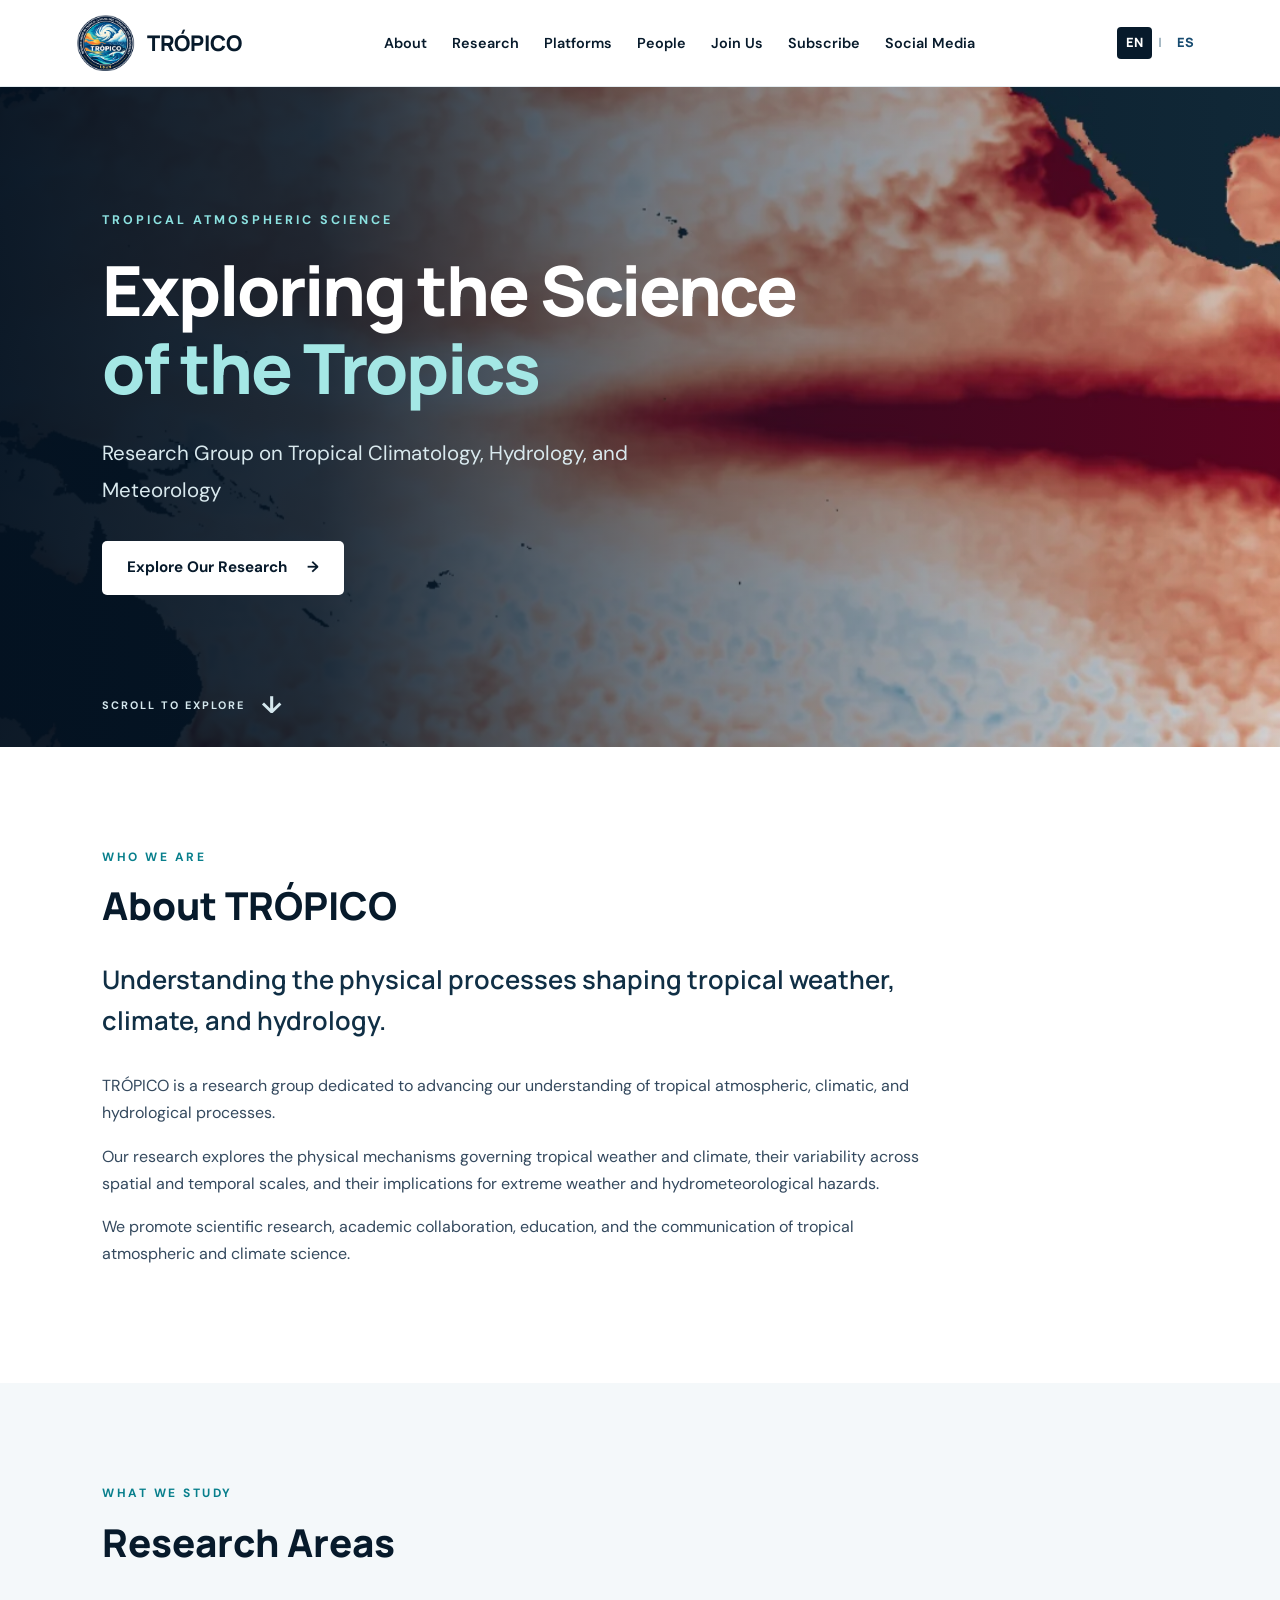
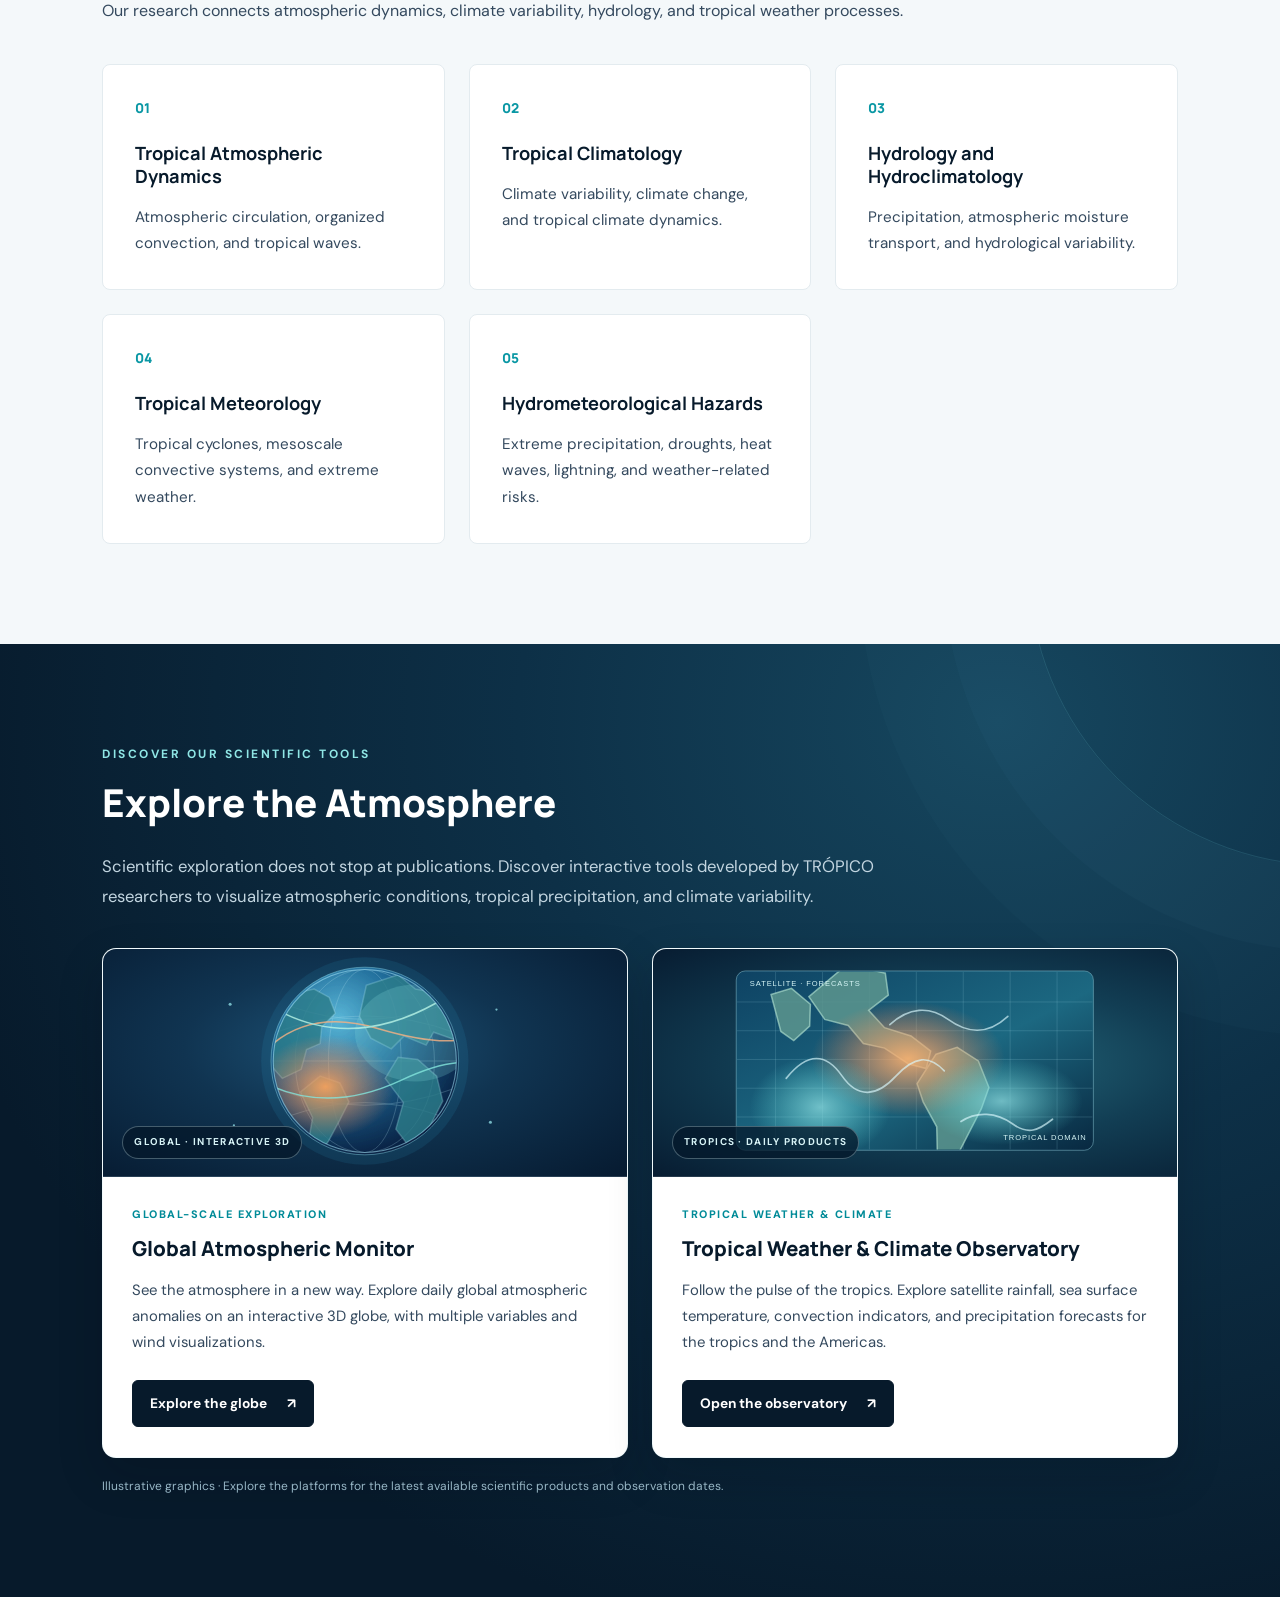
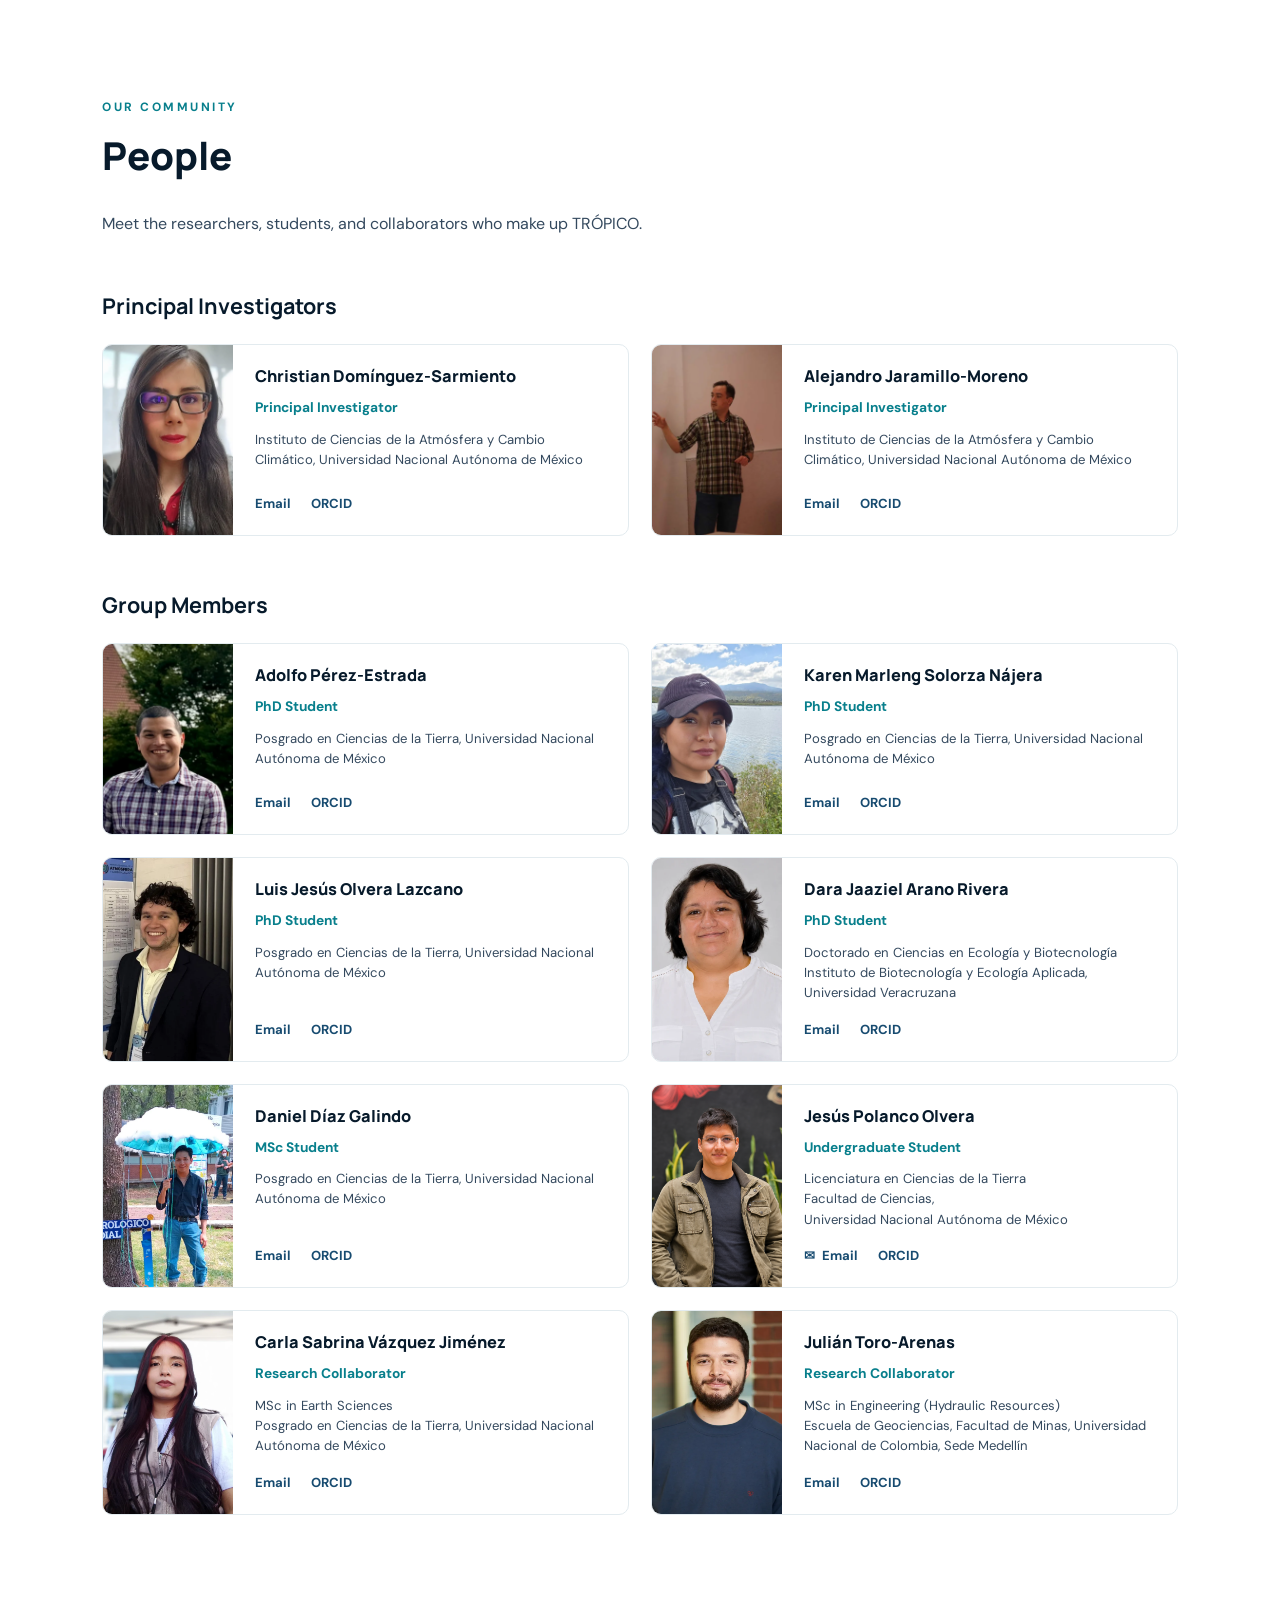
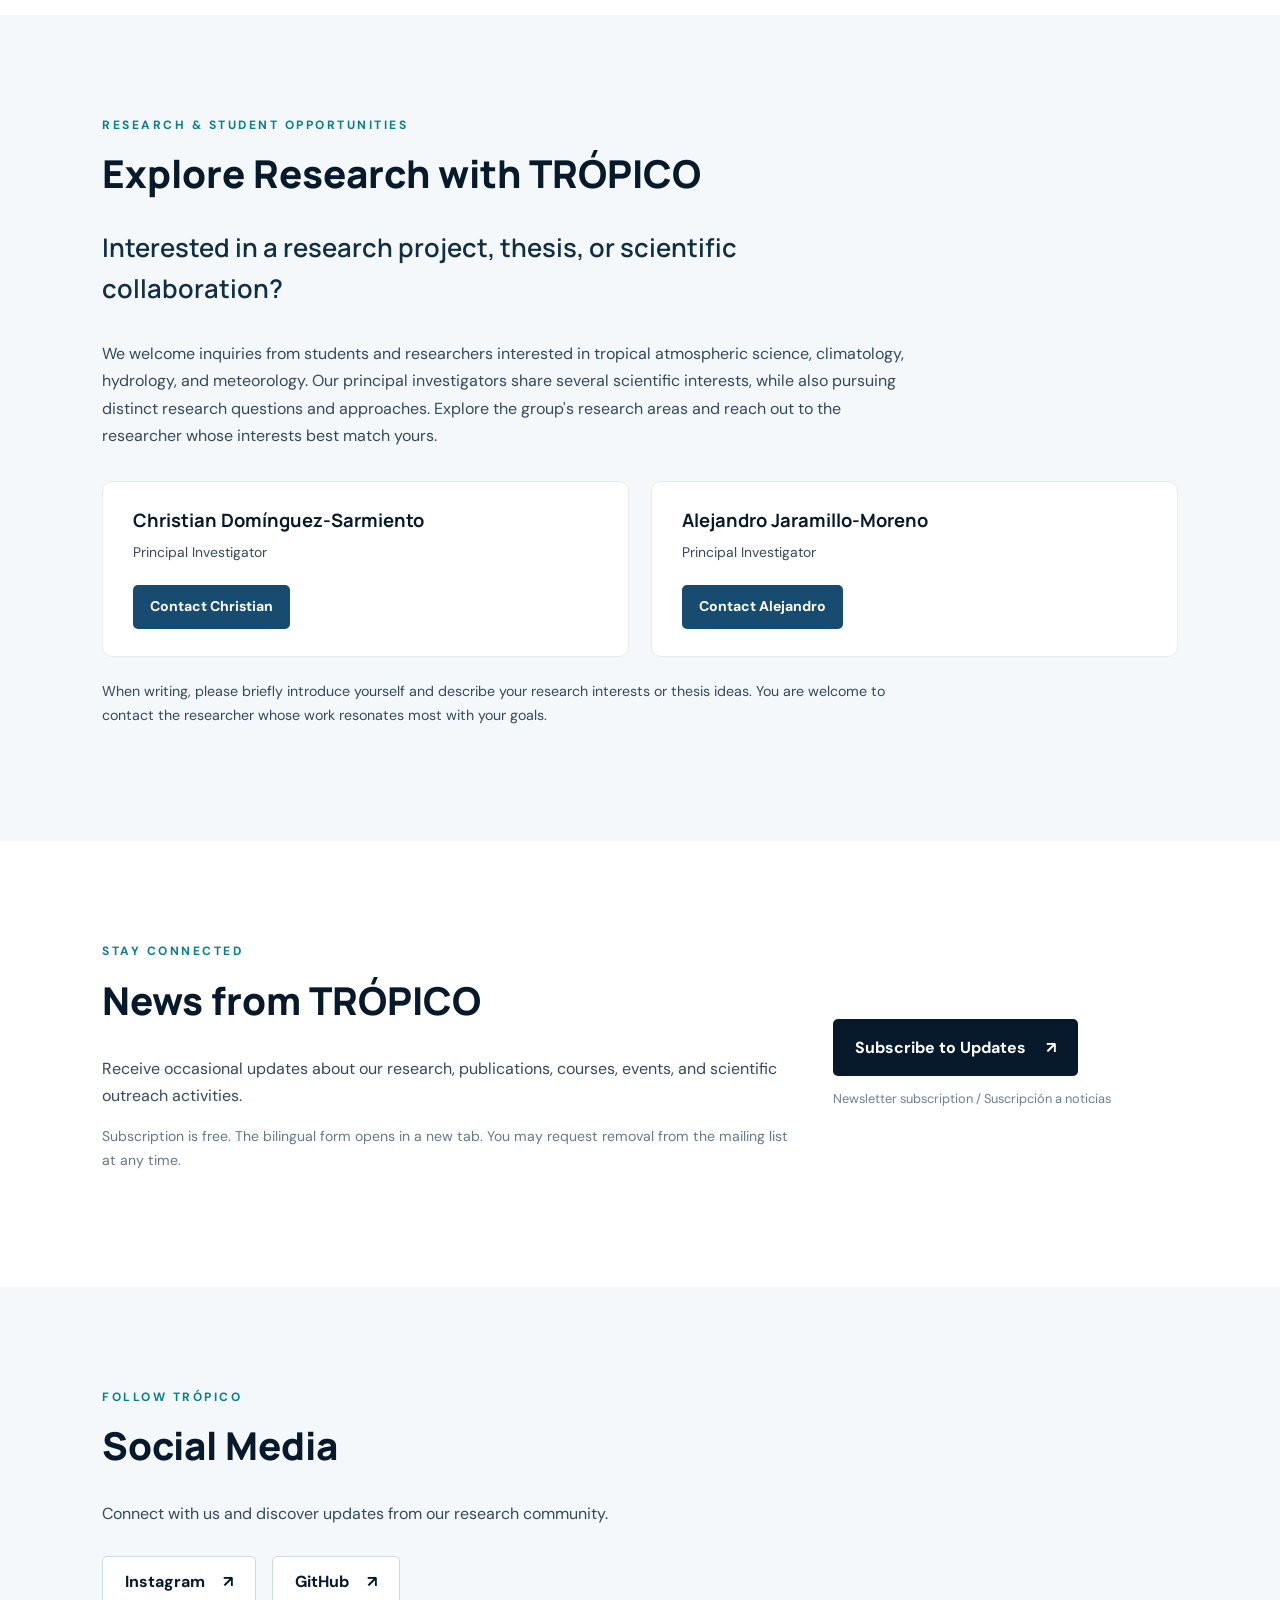
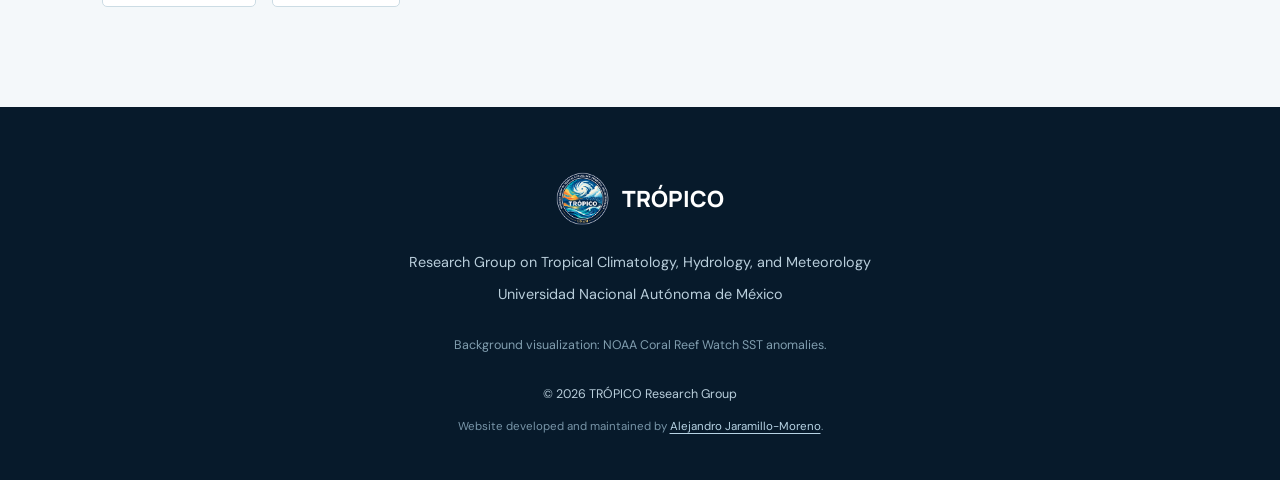
==== commit 2c7a9a38: "Update TRÓPICO website and team member profiles" ====
--- a/index.html
+++ b/index.html
@@ -633,8 +633,8 @@
           <article class="person-card">
 
             <img
-              src="assets/images/people/profile_placeholder_generic.webp"
-              alt="Generic profile illustration for Jesús Polanco Olvera"
+              src="assets/images/people/jesus_polanco_olvera.webp"
+              alt="Jesús Polanco Olvera"
               class="person-photo"
               loading="lazy">
 
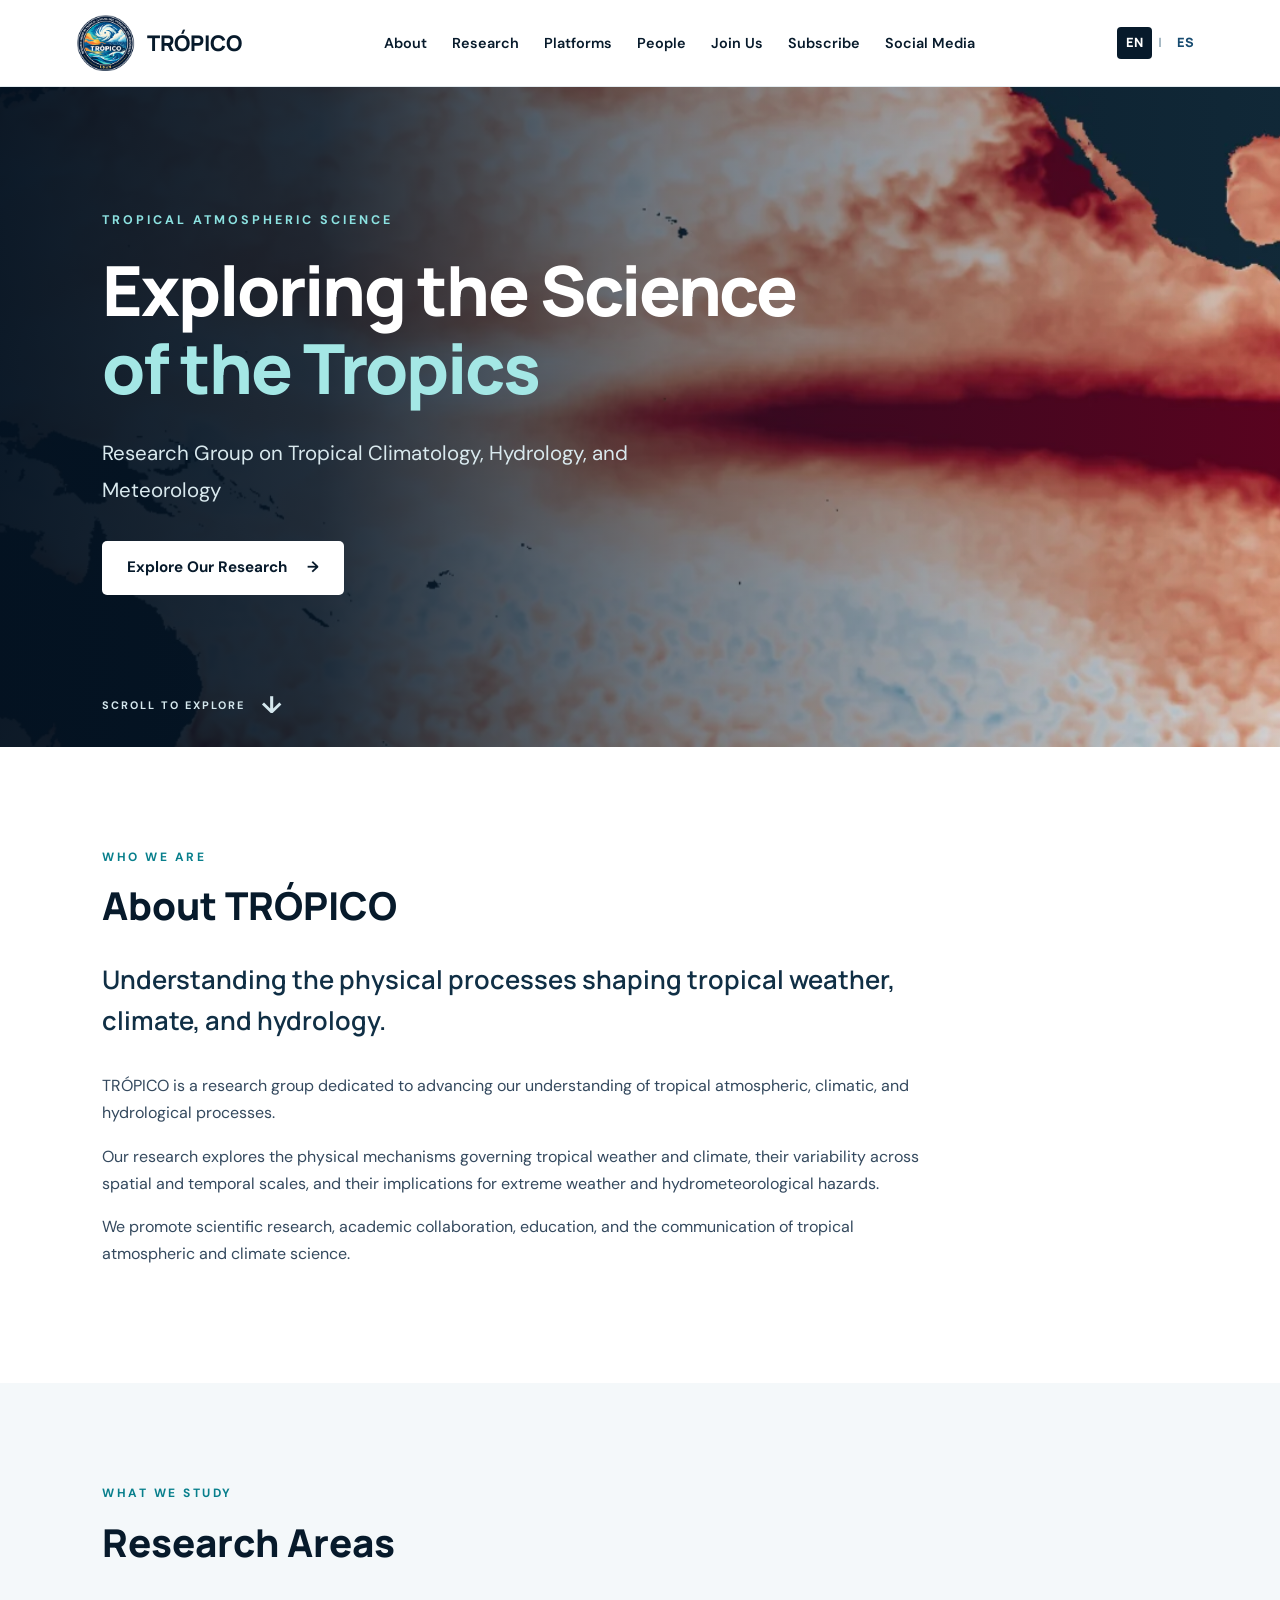
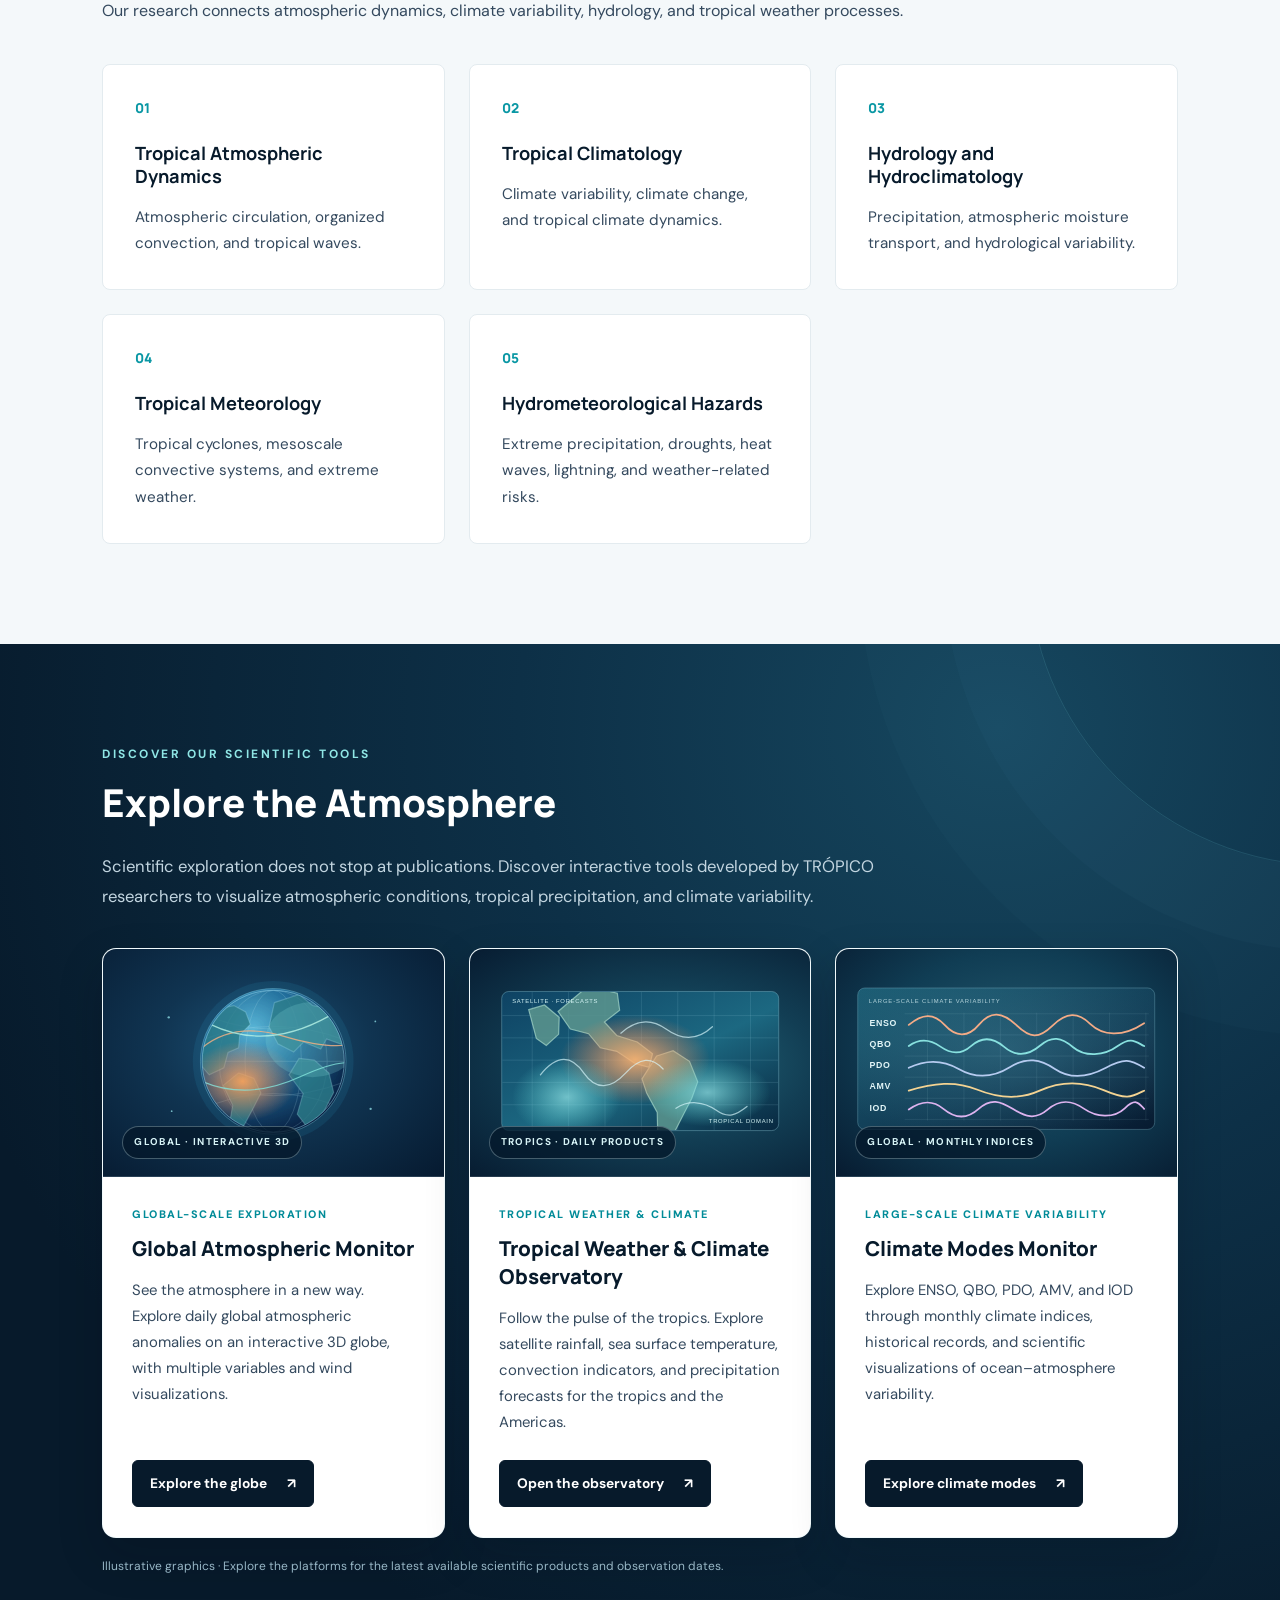
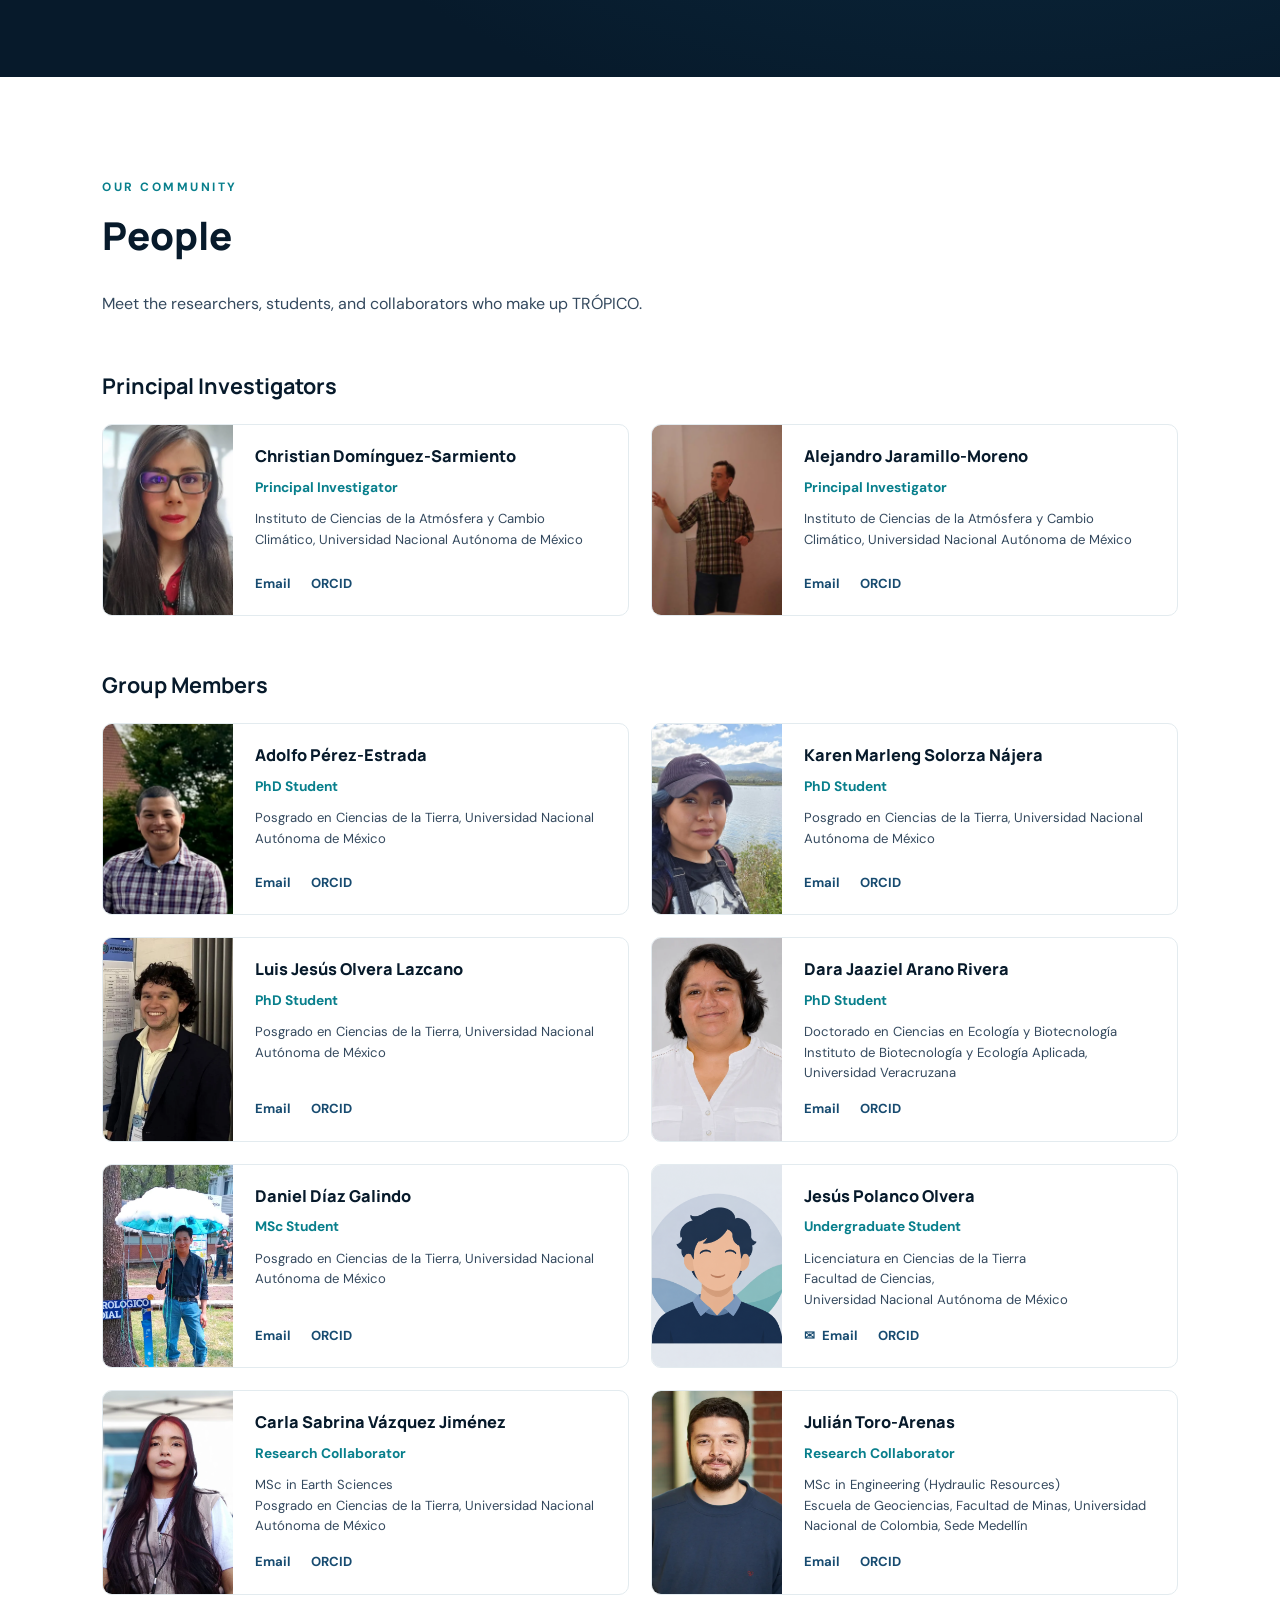
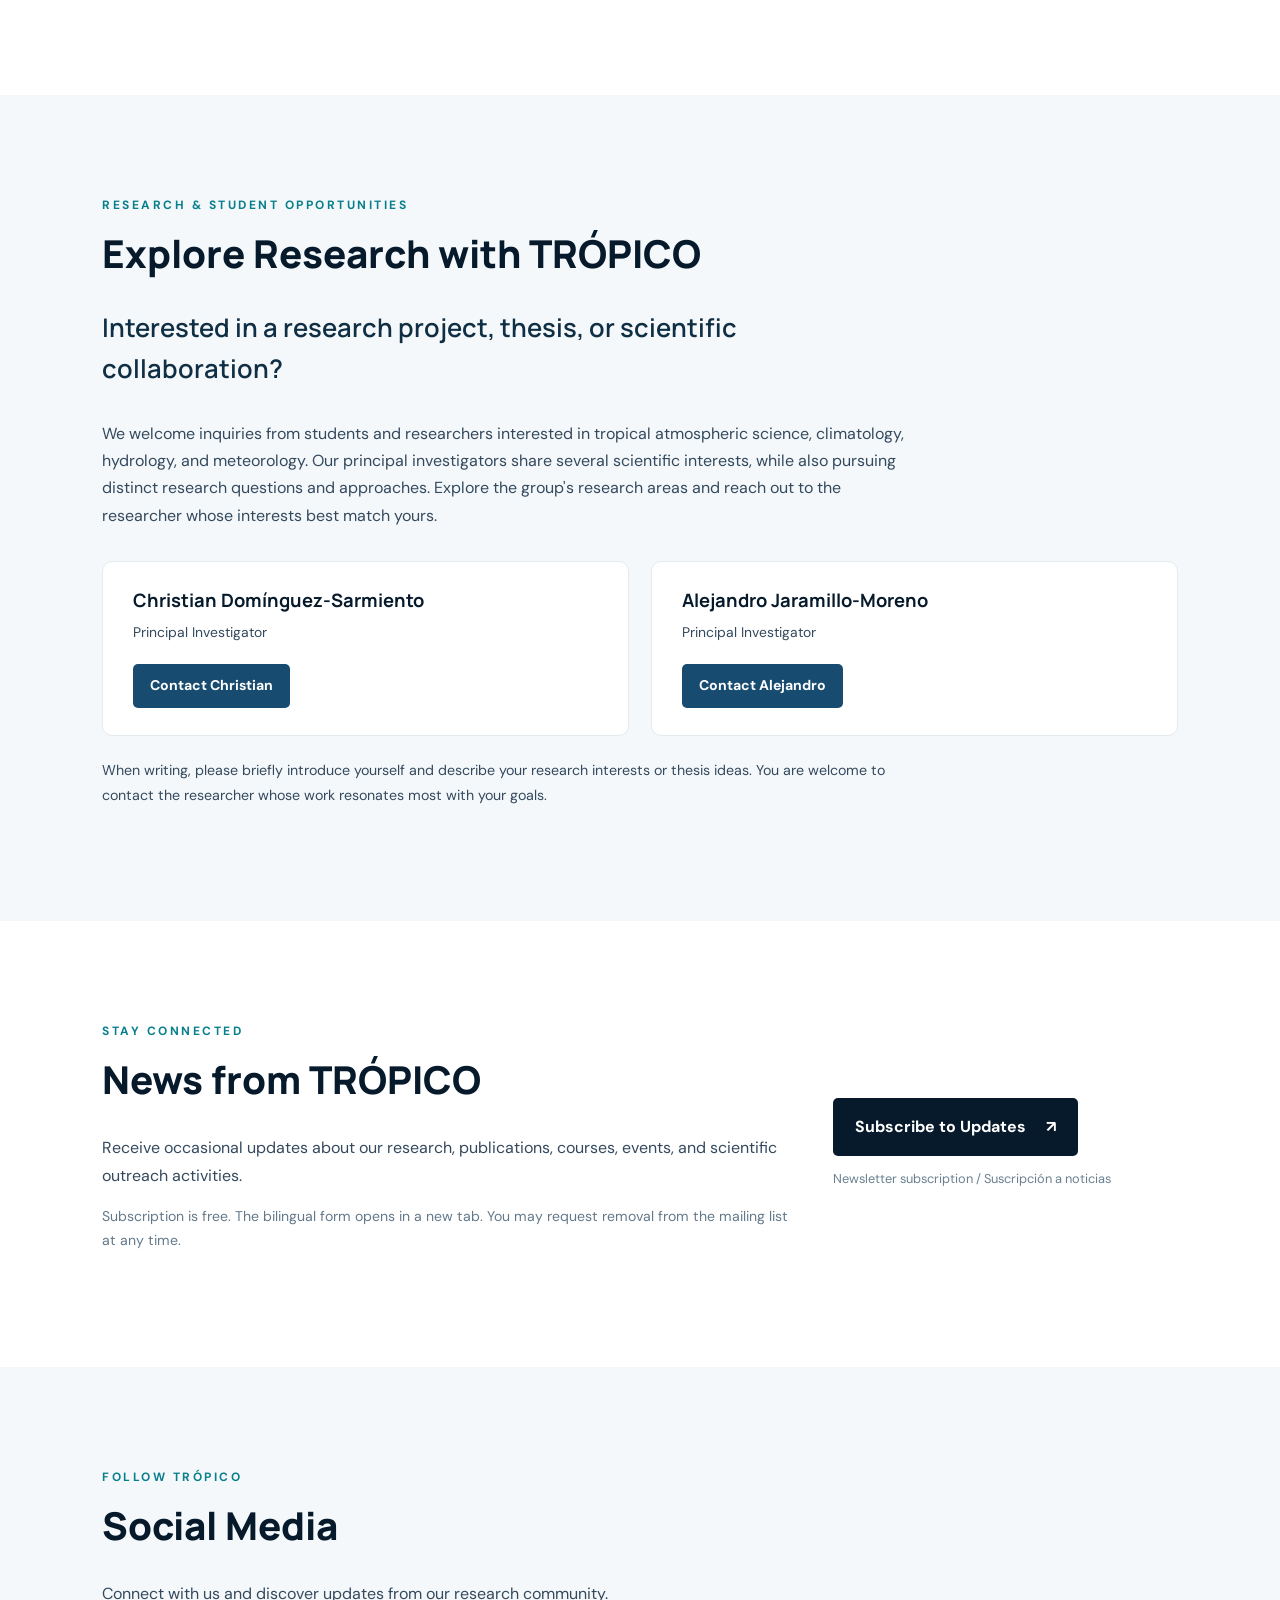
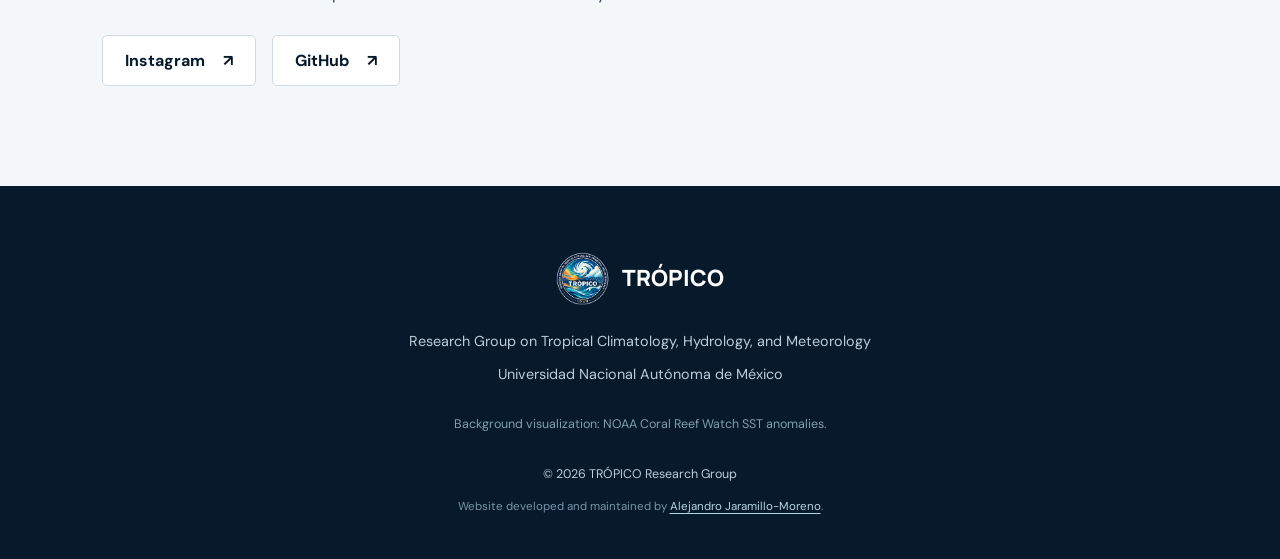
==== commit 98d66fdd: "Add Climate Modes Monitor to TRÓPICO website" ====
--- a/index.html
+++ b/index.html
@@ -23,6 +23,31 @@
         href="assets/images/tropico_logo.png">
 
   <link rel="stylesheet" href="assets/css/style.css">
+
+  <!-- Climate Modes Monitor: self-contained platform card styles -->
+  <style>
+    .platform-art-modes {
+      background: radial-gradient(ellipse at 53% 43%, #23576c 0%, #103d54 52%, #071b30 100%);
+    }
+    @media (min-width: 1100px) {
+      .section-platforms .platform-grid {
+        grid-template-columns: repeat(3, minmax(0, 1fr));
+      }
+    }
+    @media (min-width: 701px) and (max-width: 1099px) {
+      .section-platforms .platform-grid > .platform-card:nth-child(3) {
+        grid-column: 1 / -1;
+        width: calc(50% - 12px);
+        justify-self: center;
+      }
+    }
+    @media (max-width: 700px) {
+      .section-platforms .platform-grid {
+        grid-template-columns: 1fr;
+      }
+    }
+  </style>
+
 </head>
 
 <body>
@@ -364,6 +389,61 @@
                  aria-label="Explore Tropical Weather and Climate Observatory in a new tab">Open the observatory <span aria-hidden="true">↗</span></a>
             </div>
           </article>
+
+          <!-- Climate Modes Monitor -->
+          <article class="platform-card">
+            <div class="platform-art platform-art-modes" aria-hidden="true">
+              <svg class="platform-svg" viewBox="0 0 580 300" xmlns="http://www.w3.org/2000/svg" aria-hidden="true">
+                <defs>
+                  <linearGradient id="modes-ocean" x1="0" y1="0" x2="1" y2="1">
+                    <stop offset="0" stop-color="#1b5c73"/>
+                    <stop offset=".6" stop-color="#113b54"/>
+                    <stop offset="1" stop-color="#071a30"/>
+                  </linearGradient>
+                  <radialGradient id="modes-light" cx="50%" cy="43%" r="68%">
+                    <stop offset="0" stop-color="#68b3c7" stop-opacity=".25"/>
+                    <stop offset="1" stop-color="#68b3c7" stop-opacity="0"/>
+                  </radialGradient>
+                  <clipPath id="modes-clip">
+                    <rect x="37" y="23" width="506" height="241" rx="12"/>
+                  </clipPath>
+                </defs>
+                <rect x="37" y="23" width="506" height="241" rx="12" fill="url(#modes-ocean)" stroke="#89c3d4" stroke-opacity=".55"/>
+                <g clip-path="url(#modes-clip)">
+                  <rect x="37" y="23" width="506" height="241" fill="url(#modes-light)"/>
+                  <g fill="none" stroke="#b2dfeb" stroke-opacity=".16" stroke-width="1">
+                    <path d="M117 67H533 M117 103H533 M117 139H533 M117 175H533 M117 211H533 M117 247H533"/>
+                    <path d="M156 65V249 M218 65V249 M280 65V249 M342 65V249 M404 65V249 M466 65V249 M528 65V249"/>
+                  </g>
+                  <g fill="#e3f6f8" font-family="Arial,sans-serif" font-weight="bold" font-size="15" letter-spacing="1.1">
+                    <text x="57" y="88">ENSO</text>
+                    <text x="57" y="124">QBO</text>
+                    <text x="57" y="160">PDO</text>
+                    <text x="57" y="196">AMV</text>
+                    <text x="57" y="232">IOD</text>
+                  </g>
+                  <g fill="none" stroke-width="3" stroke-linecap="round" stroke-linejoin="round">
+                    <path d="M124 86 C147 67 166 65 185 86 S225 108 244 85 S283 63 307 86 S345 110 369 87 S412 64 433 84 S487 108 525 83" stroke="#f4ab86"/>
+                    <path d="M124 122 C142 109 161 111 178 123 S213 137 230 122 S265 105 286 123 S328 138 348 121 S384 107 404 124 S457 139 480 122 S511 115 525 122" stroke="#88e1df"/>
+                    <path d="M124 159 C153 145 181 145 209 161 S267 176 296 158 S348 144 373 161 S428 176 460 159 S501 145 525 159" stroke="#b6cbf0"/>
+                    <path d="M124 198 C166 185 203 181 240 196 S314 213 347 198 S416 180 456 197 S503 209 525 198" stroke="#f4d392"/>
+                    <path d="M124 230 C147 214 165 214 183 229 S222 248 243 229 S280 216 301 229 S339 249 361 230 S403 215 423 229 S473 246 492 228 S516 219 525 229" stroke="#ddb3ef"/>
+                  </g>
+                  <g fill="#d7f0f4" font-size="10" font-family="Arial,sans-serif" letter-spacing="1.5" opacity=".82">
+                    <text x="56" y="48">LARGE-SCALE CLIMATE VARIABILITY</text>
+                  </g>
+                </g>
+              </svg>
+              <span class="platform-visual-label">GLOBAL · MONTHLY INDICES</span>
+            </div>
+            <div class="platform-content">
+              <p class="platform-eyebrow">LARGE-SCALE CLIMATE VARIABILITY</p>
+              <h3>Climate Modes Monitor</h3>
+              <p>Explore ENSO, QBO, PDO, AMV, and IOD through monthly climate indices, historical records, and scientific visualizations of ocean–atmosphere variability.</p>
+              <a class="platform-link" href="https://tropicoresearch.github.io/climate-modes-monitor/" target="_blank" rel="noopener noreferrer"
+                 aria-label="Explore Climate Modes Monitor in a new tab">Explore climate modes <span aria-hidden="true">↗</span></a>
+            </div>
+          </article>
         </div>
         <p class="platform-disclaimer">Illustrative graphics · Explore the platforms for the latest available scientific products and observation dates.</p>
       </div>
@@ -633,8 +713,8 @@
           <article class="person-card">
 
             <img
-              src="assets/images/people/jesus_polanco_olvera.webp"
-              alt="Jesús Polanco Olvera"
+              src="assets/images/people/profile_placeholder_generic.webp"
+              alt="Generic profile illustration for Jesús Polanco Olvera"
               class="person-photo"
               loading="lazy">
 
